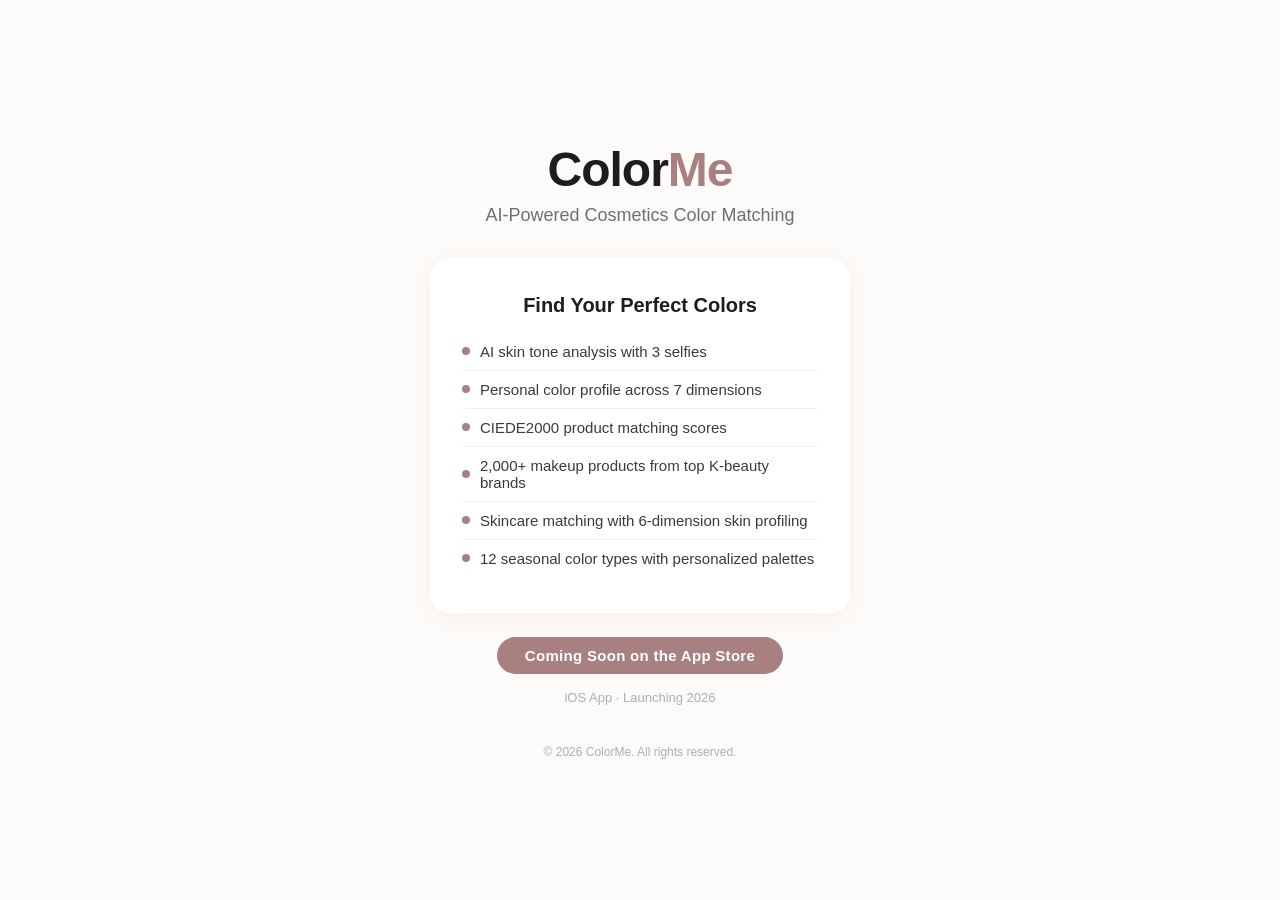
==== index.html @ 70aa2cca "Add ColorMe landing page" ====
<!DOCTYPE html>
<html lang="zh-TW">
<head>
<meta charset="UTF-8">
<meta name="viewport" content="width=device-width, initial-scale=1.0">
<title>ColorMe — AI Cosmetics Color Matching</title>
<style>
  :root { --theme: #A88080; --bg: #FDFBF9; }
  * { margin: 0; padding: 0; box-sizing: border-box; }
  body {
    font-family: -apple-system, 'SF Pro Display', 'Noto Sans TC', sans-serif;
    background: var(--bg); color: #1d1d1f;
    min-height: 100vh; display: flex; flex-direction: column;
    align-items: center; justify-content: center; padding: 40px 20px;
    text-align: center;
  }
  .logo { font-size: 48px; font-weight: 700; letter-spacing: -1px; margin-bottom: 8px; }
  .logo span { color: var(--theme); }
  .tagline { font-size: 18px; color: #6e6e73; margin-bottom: 32px; font-weight: 400; }
  .card {
    background: #fff; border-radius: 20px; padding: 36px 32px;
    box-shadow: 0 4px 24px rgba(168,128,128,0.1); max-width: 420px; width: 100%;
    margin-bottom: 24px;
  }
  .card h2 { font-size: 20px; font-weight: 600; margin-bottom: 16px; }
  .features { list-style: none; text-align: left; }
  .features li {
    padding: 10px 0; border-bottom: 1px solid rgba(0,0,0,0.05);
    font-size: 15px; color: #3a3a3c; display: flex; align-items: center; gap: 10px;
  }
  .features li:last-child { border-bottom: none; }
  .features li::before { content: ''; display: inline-block; width: 8px; height: 8px;
    border-radius: 50%; background: var(--theme); flex-shrink: 0; }
  .badge {
    display: inline-block; padding: 10px 28px; border-radius: 100px;
    background: var(--theme); color: #fff; font-size: 15px; font-weight: 600;
    letter-spacing: 0.3px;
  }
  .sub { font-size: 13px; color: #aeaeb2; margin-top: 16px; }
  .footer { margin-top: 40px; font-size: 12px; color: #aeaeb2; }
</style>
</head>
<body>

<div class="logo">Color<span>Me</span></div>
<p class="tagline">AI-Powered Cosmetics Color Matching</p>

<div class="card">
  <h2>Find Your Perfect Colors</h2>
  <ul class="features">
    <li>AI skin tone analysis with 3 selfies</li>
    <li>Personal color profile across 7 dimensions</li>
    <li>CIEDE2000 product matching scores</li>
    <li>2,000+ makeup products from top K-beauty brands</li>
    <li>Skincare matching with 6-dimension skin profiling</li>
    <li>12 seasonal color types with personalized palettes</li>
  </ul>
</div>

<div class="badge">Coming Soon on the App Store</div>
<p class="sub">iOS App &middot; Launching 2026</p>

<div class="footer">&copy; 2026 ColorMe. All rights reserved.</div>

</body>
</html>
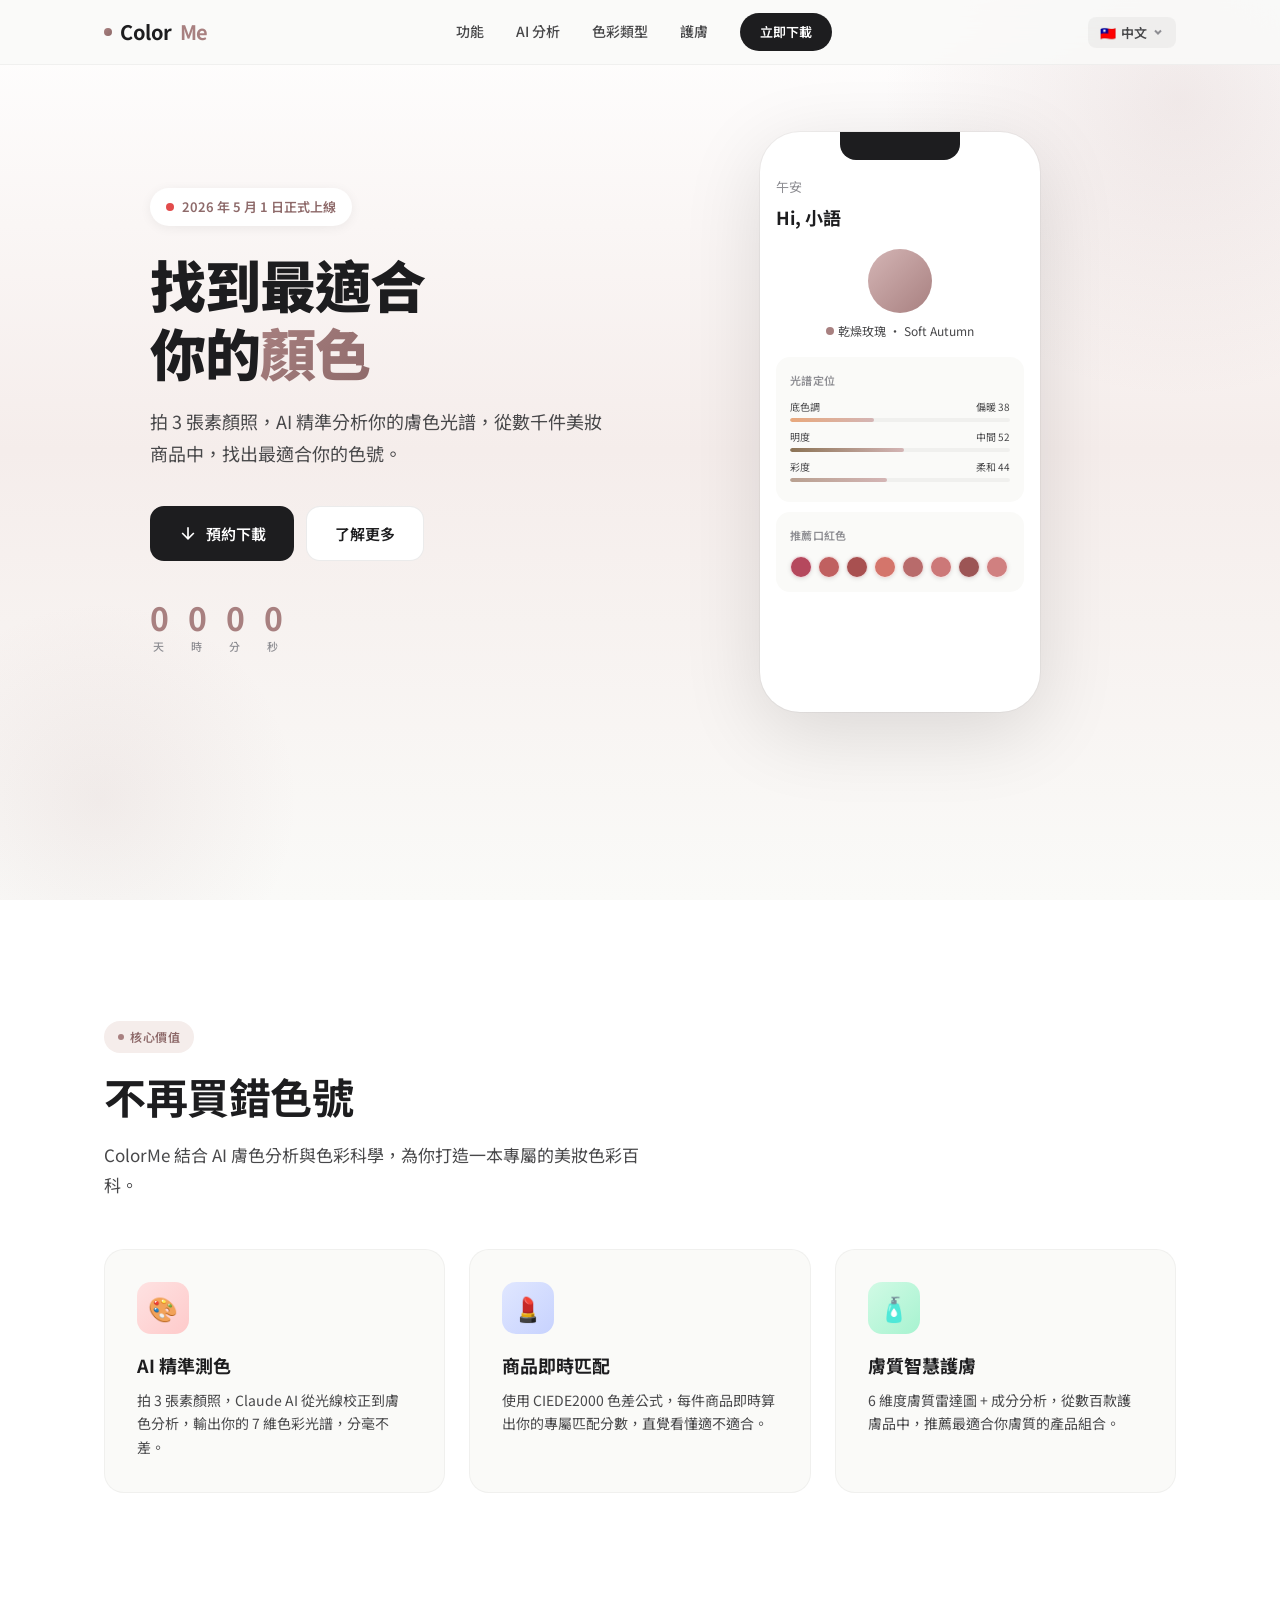
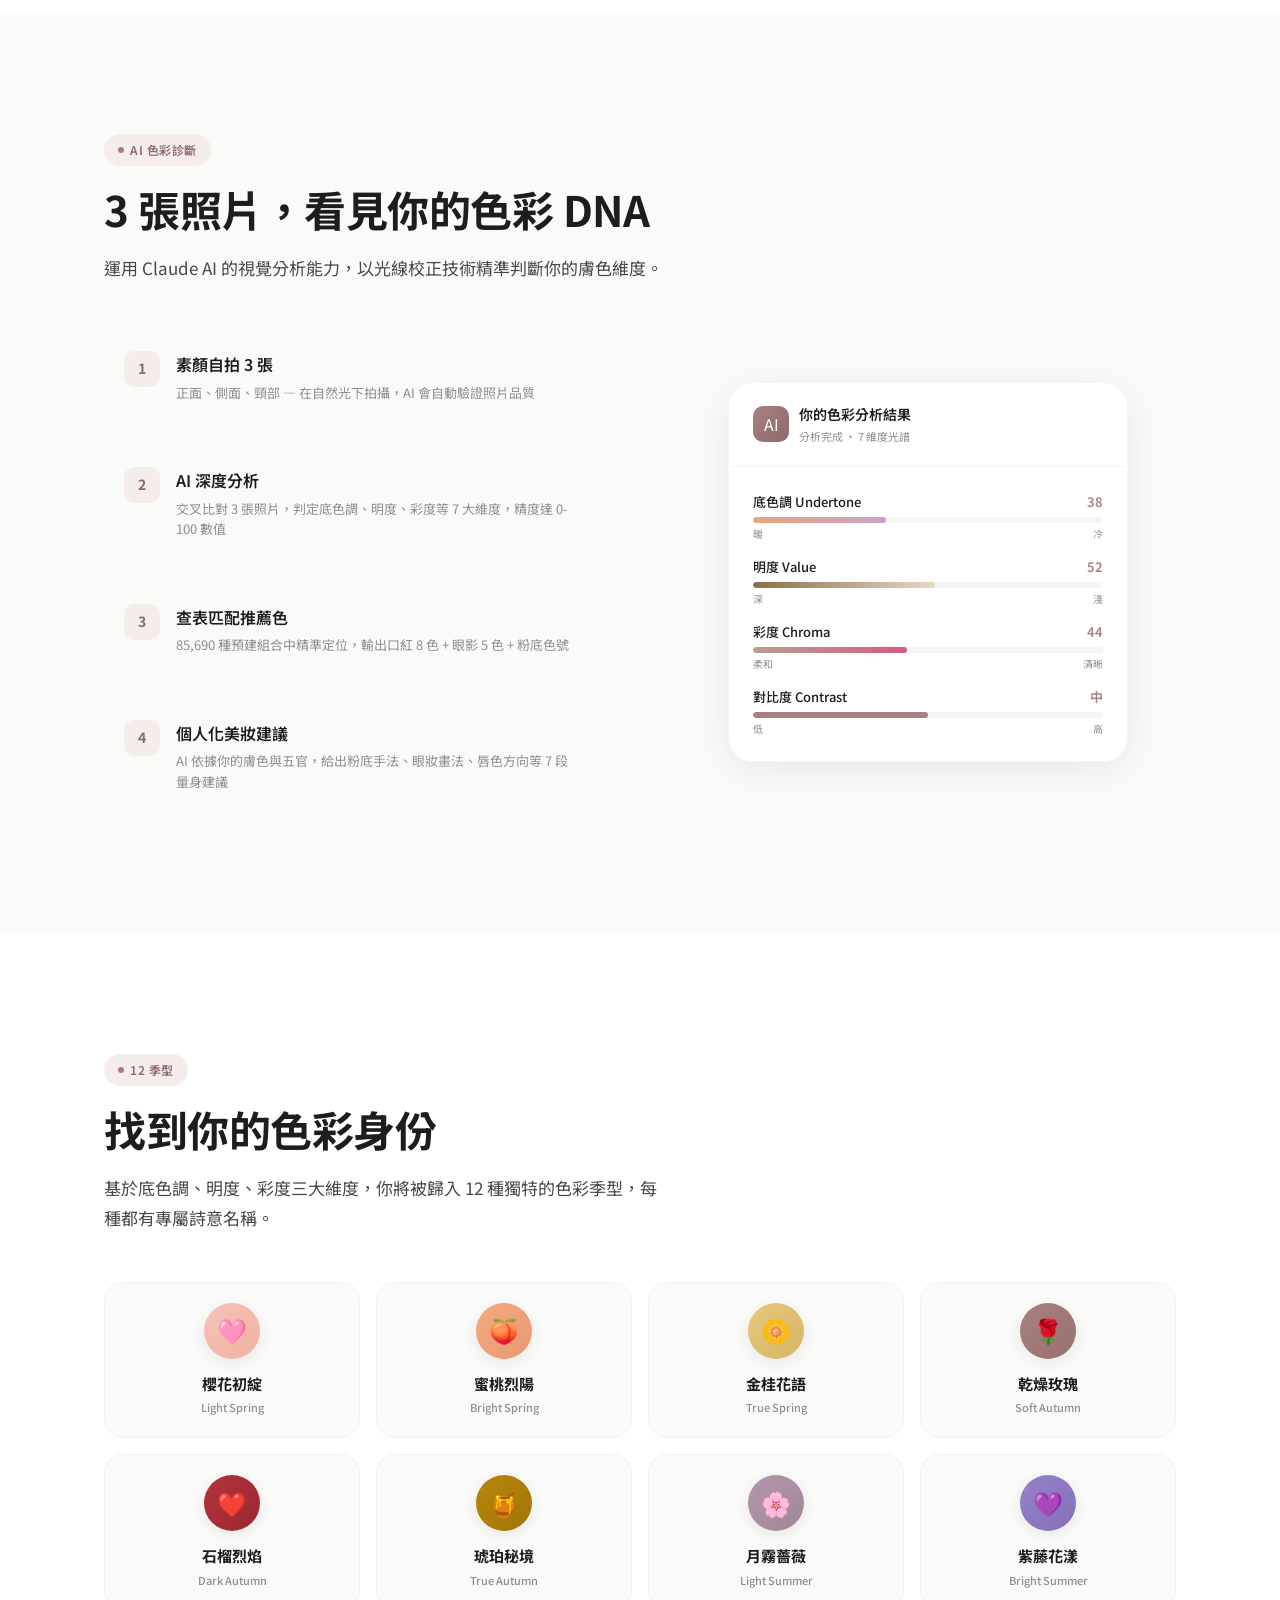
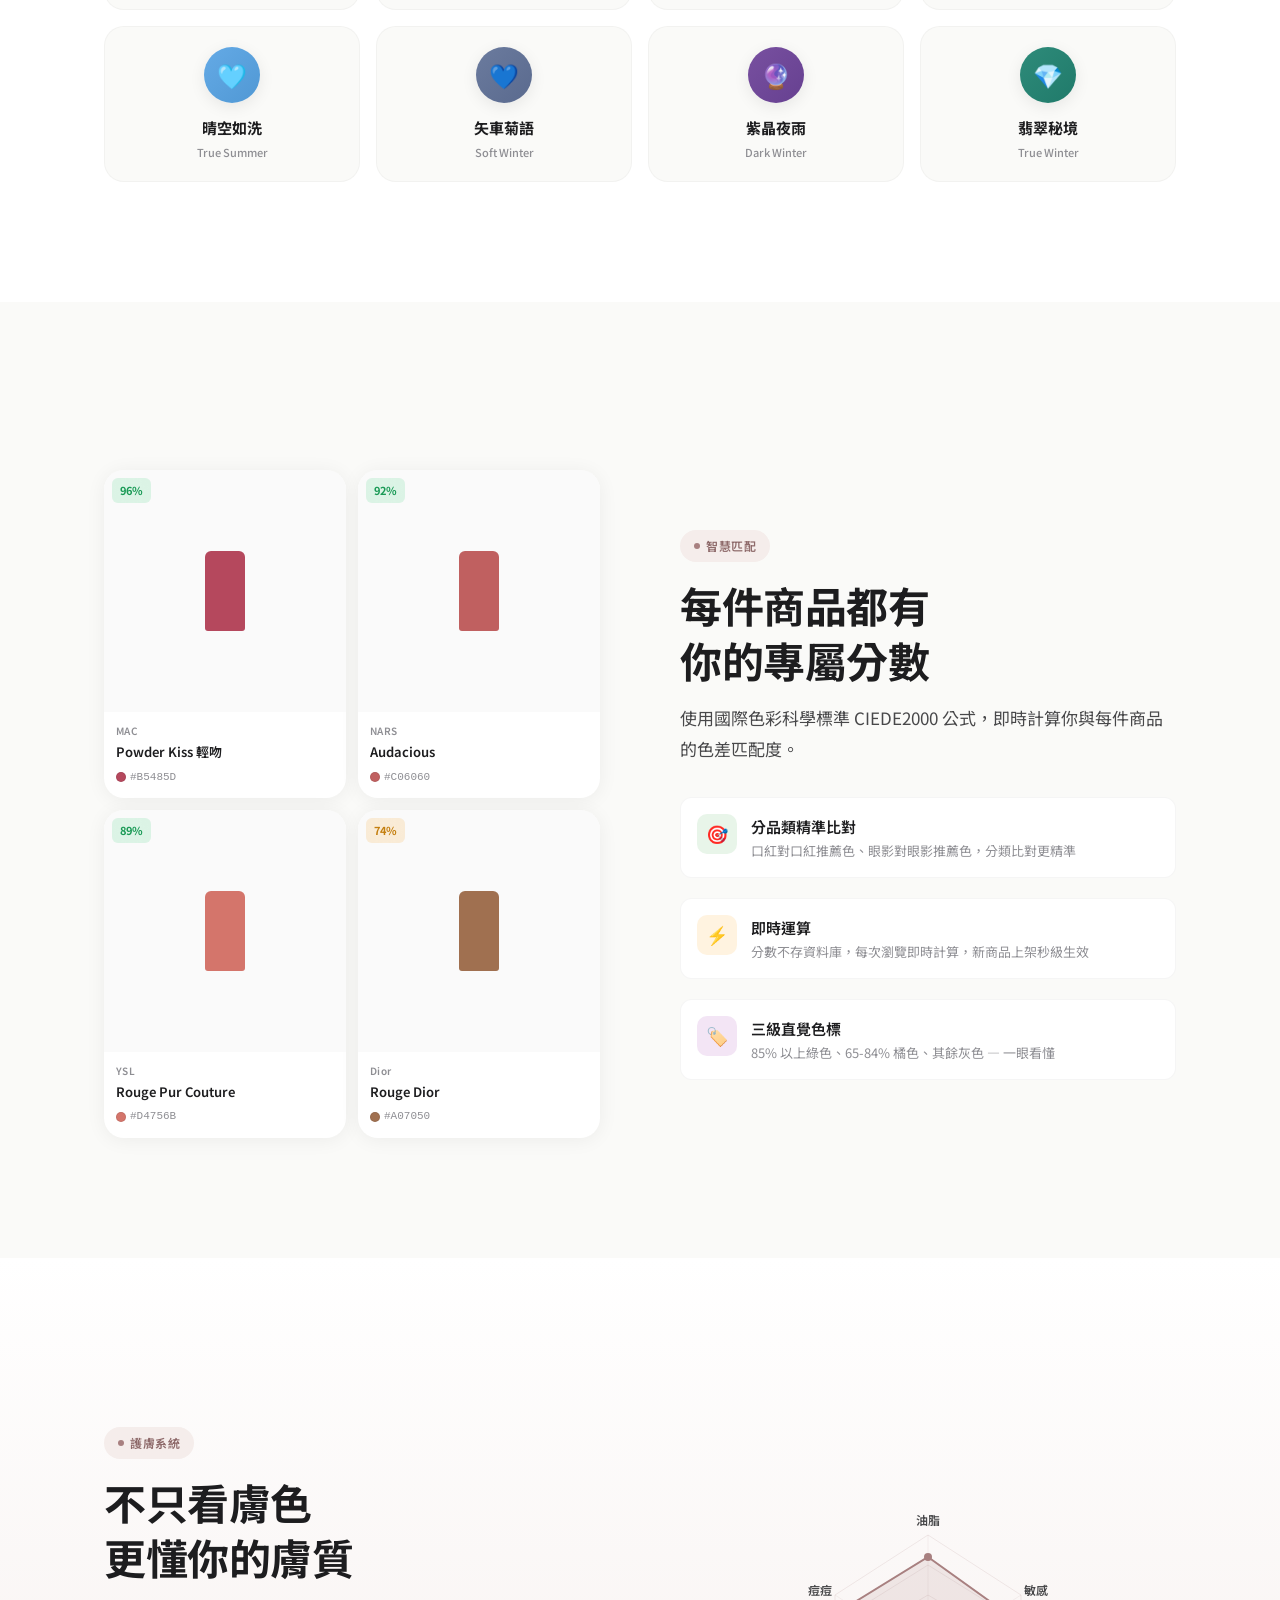
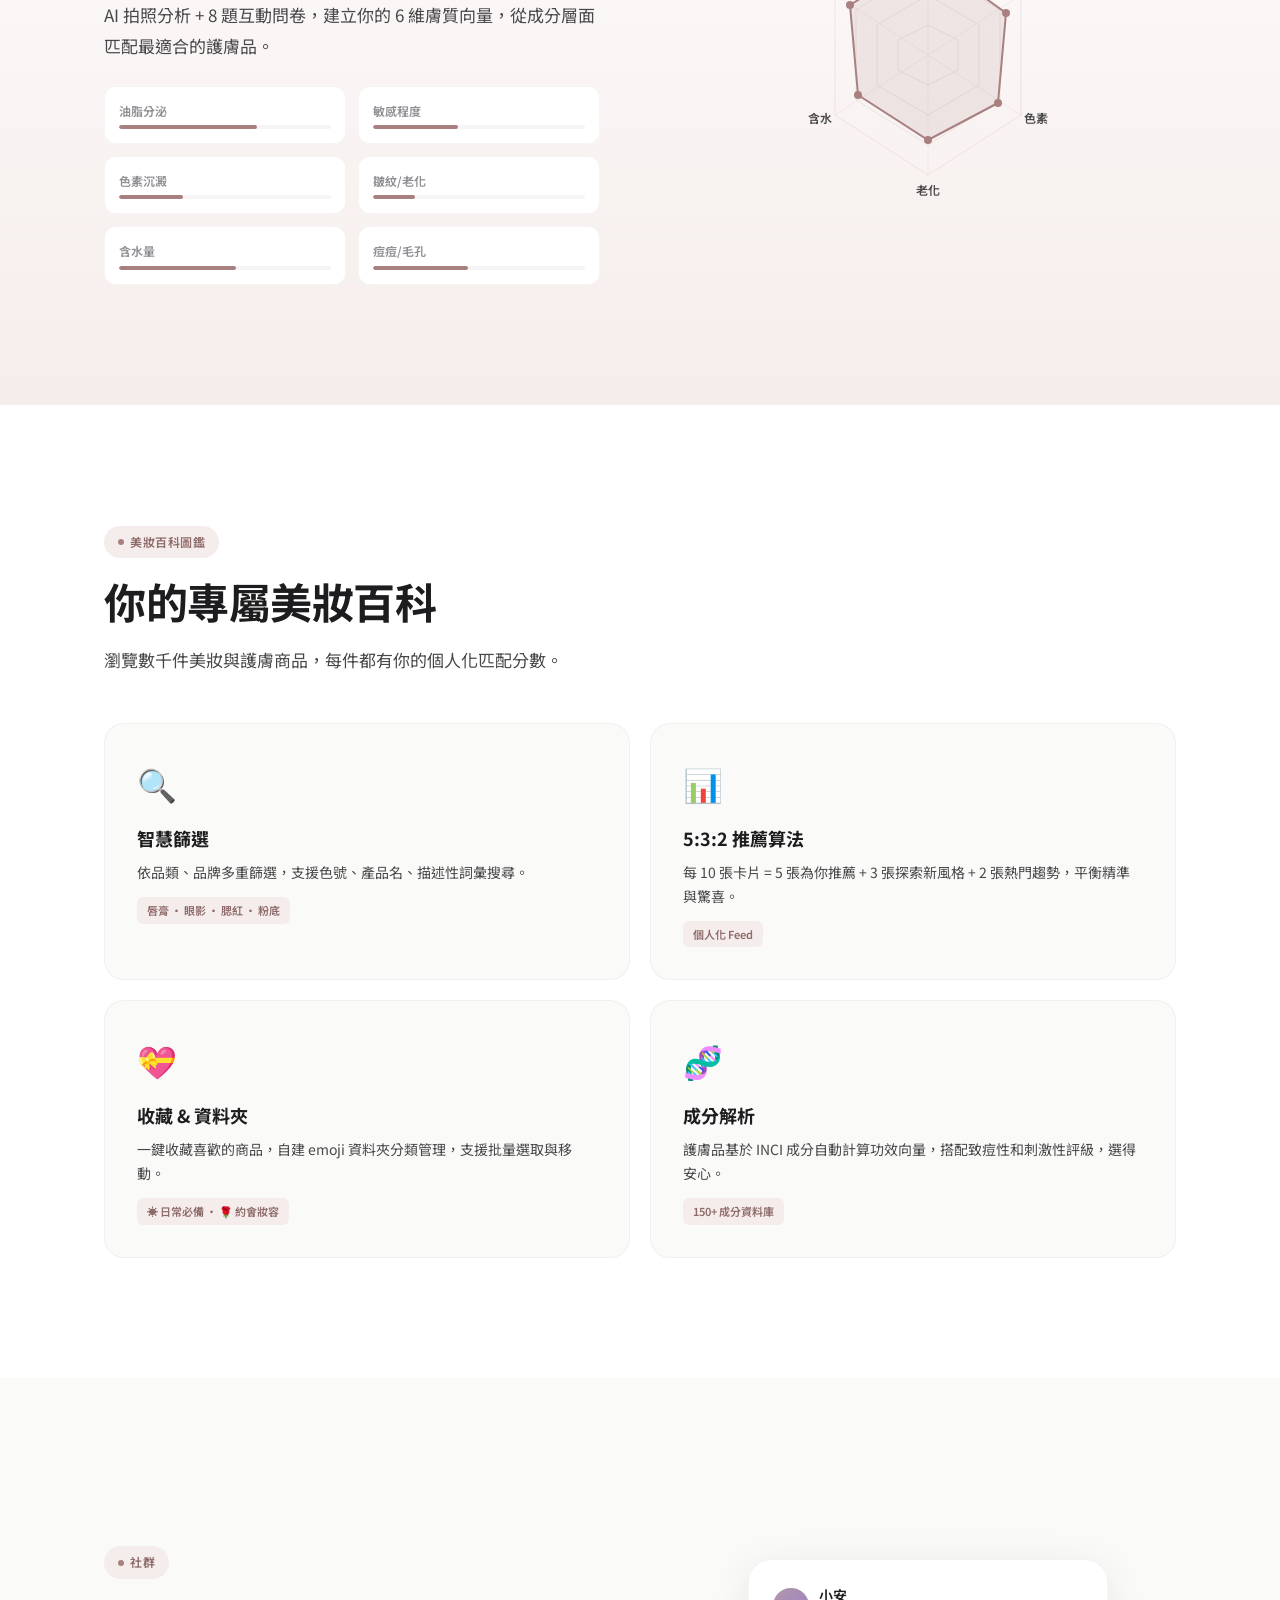
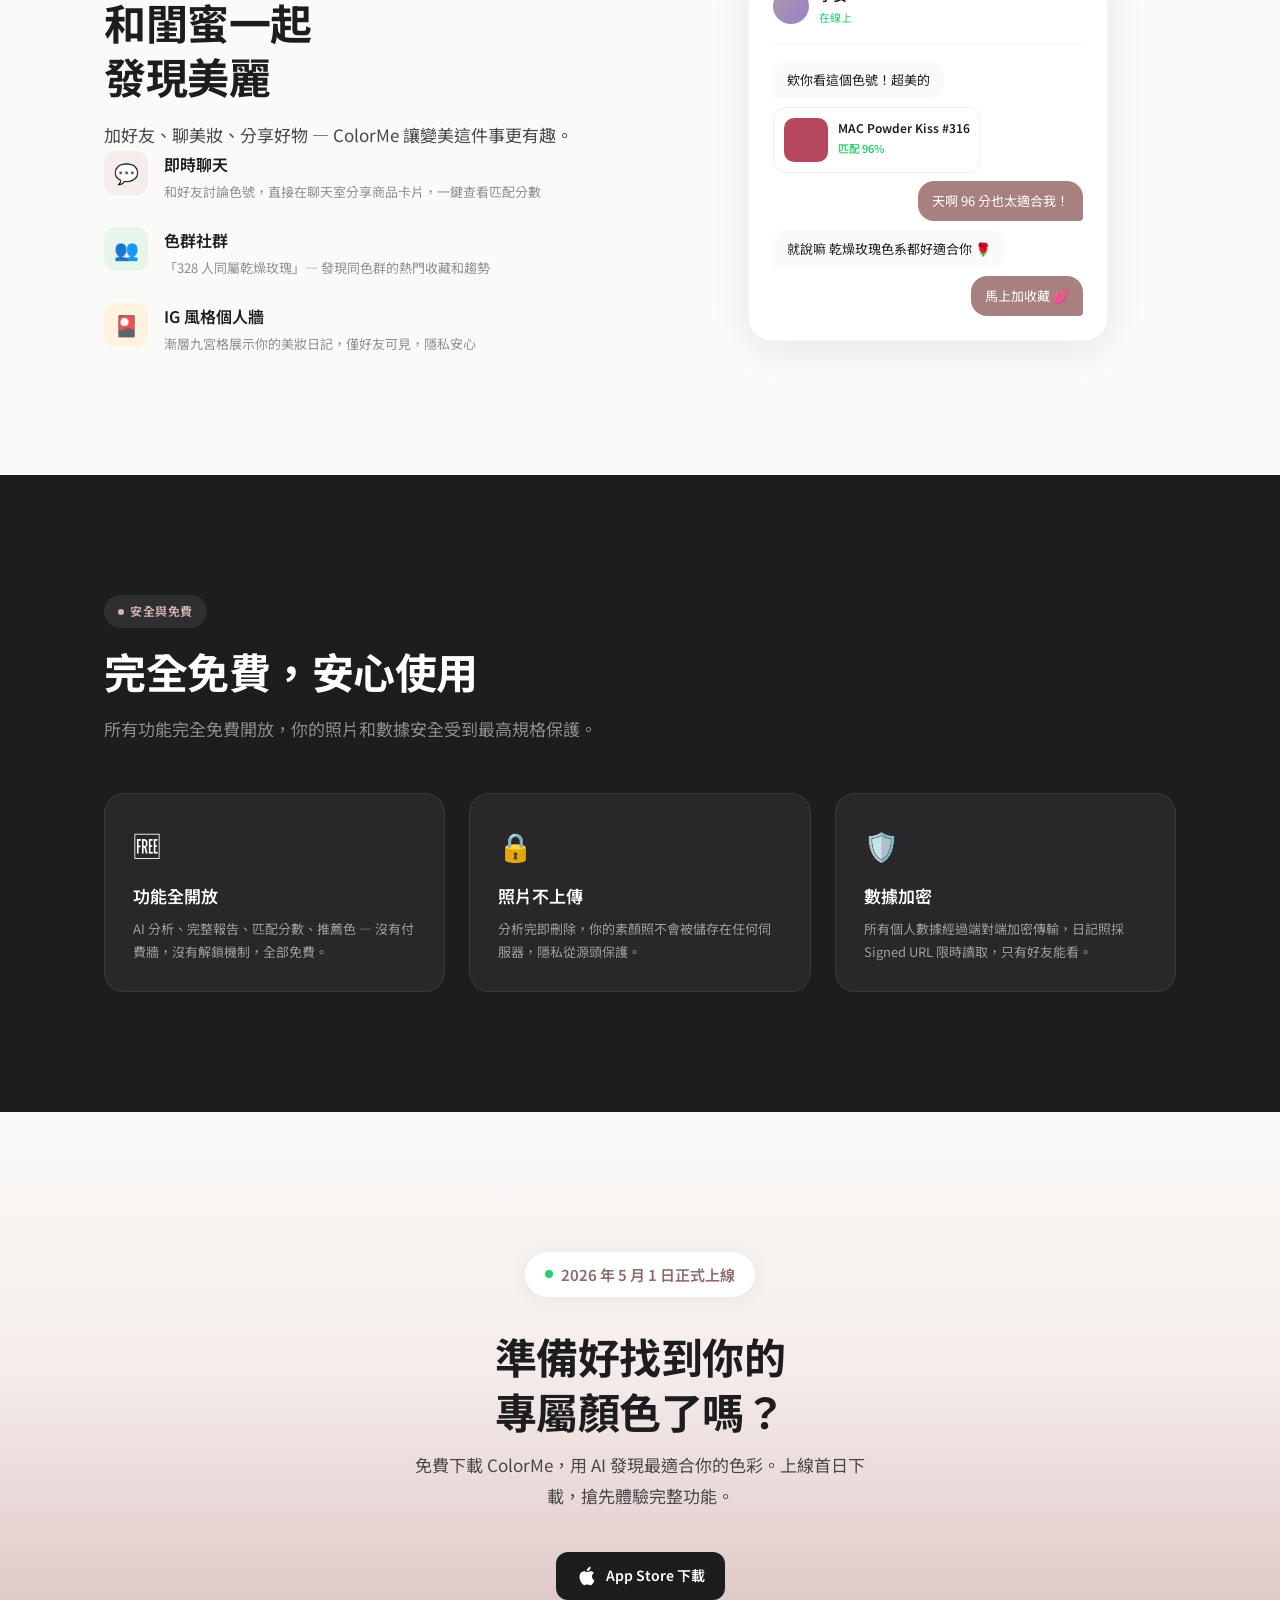
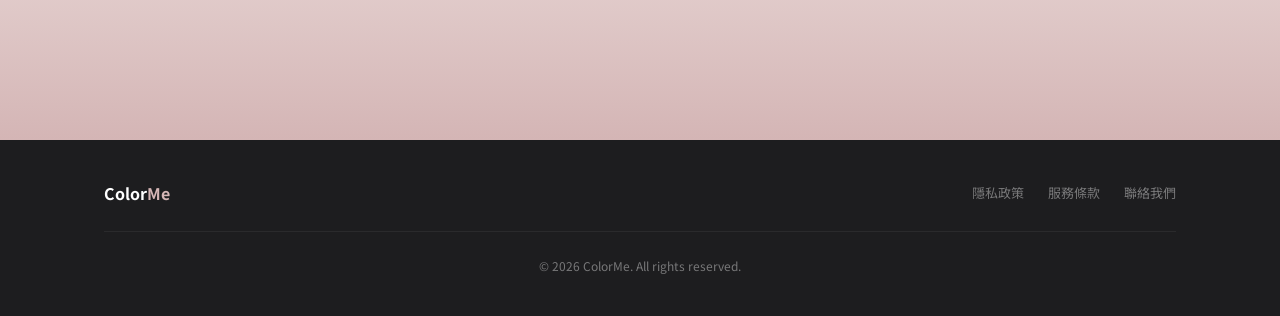
==== commit 397bc0ce: "Update to full ColorMe landing page with i18n support" ====
--- a/index.html
+++ b/index.html
@@ -3,64 +3,1423 @@
 <head>
 <meta charset="UTF-8">
 <meta name="viewport" content="width=device-width, initial-scale=1.0">
-<title>ColorMe — AI Cosmetics Color Matching</title>
+<title>ColorMe — 找到最適合你的顏色</title>
+<link rel="preconnect" href="https://fonts.googleapis.com">
+<link rel="preconnect" href="https://fonts.gstatic.com" crossorigin>
+<link href="https://fonts.googleapis.com/css2?family=Noto+Sans+TC:wght@300;400;500;600;700;900&family=Noto+Sans+JP:wght@300;400;500;600;700;900&family=Noto+Sans+KR:wght@300;400;500;600;700;900&display=swap" rel="stylesheet">
 <style>
-  :root { --theme: #A88080; --bg: #FDFBF9; }
-  * { margin: 0; padding: 0; box-sizing: border-box; }
-  body {
-    font-family: -apple-system, 'SF Pro Display', 'Noto Sans TC', sans-serif;
-    background: var(--bg); color: #1d1d1f;
-    min-height: 100vh; display: flex; flex-direction: column;
-    align-items: center; justify-content: center; padding: 40px 20px;
-    text-align: center;
-  }
-  .logo { font-size: 48px; font-weight: 700; letter-spacing: -1px; margin-bottom: 8px; }
-  .logo span { color: var(--theme); }
-  .tagline { font-size: 18px; color: #6e6e73; margin-bottom: 32px; font-weight: 400; }
-  .card {
-    background: #fff; border-radius: 20px; padding: 36px 32px;
-    box-shadow: 0 4px 24px rgba(168,128,128,0.1); max-width: 420px; width: 100%;
-    margin-bottom: 24px;
-  }
-  .card h2 { font-size: 20px; font-weight: 600; margin-bottom: 16px; }
-  .features { list-style: none; text-align: left; }
-  .features li {
-    padding: 10px 0; border-bottom: 1px solid rgba(0,0,0,0.05);
-    font-size: 15px; color: #3a3a3c; display: flex; align-items: center; gap: 10px;
-  }
-  .features li:last-child { border-bottom: none; }
-  .features li::before { content: ''; display: inline-block; width: 8px; height: 8px;
-    border-radius: 50%; background: var(--theme); flex-shrink: 0; }
-  .badge {
-    display: inline-block; padding: 10px 28px; border-radius: 100px;
-    background: var(--theme); color: #fff; font-size: 15px; font-weight: 600;
-    letter-spacing: 0.3px;
-  }
-  .sub { font-size: 13px; color: #aeaeb2; margin-top: 16px; }
-  .footer { margin-top: 40px; font-size: 12px; color: #aeaeb2; }
+/* ==================== RESET & BASE ==================== */
+:root {
+  --theme: #A88080;
+  --theme-dark: #8E6A6A;
+  --theme-light: #D4B5B5;
+  --theme-pale: #F5EDEB;
+  --bg: #FAFAF8;
+  --white: #FFFFFF;
+  --text: #1d1d1f;
+  --text2: #48484a;
+  --text3: #8e8e93;
+  --accent: #E24B4B;
+  --green: #2ecc71;
+  --orange: #f39c12;
+  --blue: #4A90D9;
+  --purple: #7F77DD;
+  --radius: 20px;
+  --radius-sm: 12px;
+  --shadow: 0 2px 20px rgba(0,0,0,0.06);
+  --shadow-lg: 0 8px 40px rgba(0,0,0,0.08);
+  --transition: 0.4s cubic-bezier(0.25, 0.46, 0.45, 0.94);
+}
+
+* { margin: 0; padding: 0; box-sizing: border-box; }
+html { scroll-behavior: smooth; }
+
+body {
+  font-family: 'Noto Sans TC', -apple-system, 'SF Pro Display', 'Helvetica Neue', sans-serif;
+  background: var(--bg);
+  color: var(--text);
+  line-height: 1.7;
+  -webkit-font-smoothing: antialiased;
+  overflow-x: hidden;
+}
+html[lang="ja"] body { font-family: 'Noto Sans JP', -apple-system, sans-serif; }
+html[lang="ko"] body { font-family: 'Noto Sans KR', -apple-system, sans-serif; }
+
+img { max-width: 100%; display: block; }
+a { text-decoration: none; color: inherit; }
+
+.container {
+  max-width: 1120px;
+  margin: 0 auto;
+  padding: 0 24px;
+}
+
+/* ==================== NAV ==================== */
+.nav {
+  position: fixed; top: 0; left: 0; right: 0; z-index: 100;
+  background: rgba(250,250,248,0.85);
+  backdrop-filter: blur(20px); -webkit-backdrop-filter: blur(20px);
+  border-bottom: 1px solid rgba(0,0,0,0.04);
+  transition: transform 0.35s ease;
+}
+.nav-inner {
+  max-width: 1120px; margin: 0 auto; padding: 0 24px;
+  display: flex; align-items: center; justify-content: space-between;
+  height: 64px;
+}
+.nav-logo {
+  font-size: 20px; font-weight: 700; letter-spacing: -0.5px;
+  display: flex; align-items: center; gap: 8px;
+}
+.nav-logo span { color: var(--theme); }
+.nav-dot {
+  width: 8px; height: 8px; border-radius: 50%;
+  background: linear-gradient(135deg, var(--theme), var(--theme-dark));
+}
+.nav-links { display: flex; gap: 32px; align-items: center; }
+.nav-links a {
+  font-size: 14px; font-weight: 500; color: var(--text2);
+  transition: color 0.2s;
+}
+.nav-links a:hover { color: var(--theme); }
+.nav-cta {
+  background: var(--text); color: var(--white) !important;
+  padding: 8px 20px; border-radius: 100px;
+  font-size: 13px !important; font-weight: 600 !important;
+  transition: all 0.3s !important;
+}
+.nav-cta:hover { background: var(--theme) !important; transform: scale(1.03); }
+
+/* ===== Language Switcher ===== */
+.lang-switcher {
+  position: relative; margin-left: 8px;
+}
+.lang-current {
+  display: flex; align-items: center; gap: 5px;
+  padding: 6px 12px; border-radius: 8px;
+  background: rgba(0,0,0,0.04);
+  font-size: 13px; font-weight: 600; color: var(--text2);
+  cursor: pointer; border: none; font-family: inherit;
+  transition: all 0.2s; user-select: none;
+}
+.lang-current:hover { background: rgba(0,0,0,0.07); }
+.lang-current svg {
+  width: 12px; height: 12px; color: var(--text3);
+  transition: transform 0.25s;
+}
+.lang-switcher.open .lang-current svg { transform: rotate(180deg); }
+
+.lang-dropdown {
+  position: absolute; top: calc(100% + 6px); right: 0;
+  background: var(--white); border-radius: 12px;
+  box-shadow: 0 8px 32px rgba(0,0,0,0.12), 0 0 0 1px rgba(0,0,0,0.04);
+  padding: 6px; min-width: 150px;
+  opacity: 0; visibility: hidden;
+  transform: translateY(-8px) scale(0.96);
+  transition: all 0.25s cubic-bezier(0.16, 1, 0.3, 1);
+  z-index: 200;
+}
+.lang-switcher.open .lang-dropdown {
+  opacity: 1; visibility: visible;
+  transform: translateY(0) scale(1);
+}
+.lang-option {
+  display: flex; align-items: center; gap: 10px;
+  padding: 9px 12px; border-radius: 8px;
+  font-size: 13px; font-weight: 500; color: var(--text2);
+  cursor: pointer; transition: background 0.15s;
+  border: none; background: none; width: 100%;
+  font-family: inherit; text-align: left;
+}
+.lang-option:hover { background: var(--theme-pale); }
+.lang-option.active { color: var(--theme-dark); font-weight: 600; background: var(--theme-pale); }
+.lang-option-flag { font-size: 16px; line-height: 1; }
+.lang-option-check {
+  margin-left: auto; opacity: 0; font-size: 14px; color: var(--theme);
+}
+.lang-option.active .lang-option-check { opacity: 1; }
+
+.nav-mobile-toggle {
+  display: none; background: none; border: none; cursor: pointer;
+  width: 32px; height: 32px; position: relative;
+}
+.nav-mobile-toggle span {
+  display: block; width: 20px; height: 2px; background: var(--text);
+  border-radius: 2px; position: absolute; left: 6px;
+  transition: all 0.3s;
+}
+.nav-mobile-toggle span:nth-child(1) { top: 10px; }
+.nav-mobile-toggle span:nth-child(2) { top: 15px; }
+.nav-mobile-toggle span:nth-child(3) { top: 20px; }
+
+/* ==================== SECTION COMMON ==================== */
+section { padding: 120px 0; }
+
+.section-badge {
+  display: inline-flex; align-items: center; gap: 6px;
+  padding: 6px 14px; border-radius: 100px;
+  background: var(--theme-pale);
+  font-size: 12px; font-weight: 600; color: var(--theme-dark);
+  letter-spacing: 0.5px; text-transform: uppercase;
+  margin-bottom: 16px;
+}
+.section-badge-dot {
+  width: 6px; height: 6px; border-radius: 50%;
+  background: var(--theme);
+}
+
+.section-title {
+  font-size: clamp(28px, 4vw, 42px);
+  font-weight: 700; letter-spacing: -0.5px;
+  line-height: 1.3; margin-bottom: 16px;
+}
+
+.section-desc {
+  font-size: 17px; color: var(--text2);
+  max-width: 560px; line-height: 1.8;
+}
+
+/* ==================== BLOCK 1 — HERO ==================== */
+.hero {
+  min-height: 100vh;
+  display: flex; align-items: center;
+  padding-top: 64px;
+  background: linear-gradient(180deg, #FFF 0%, var(--theme-pale) 50%, var(--bg) 100%);
+  position: relative; overflow: hidden;
+}
+.hero::before {
+  content: '';
+  position: absolute; top: -200px; right: -200px;
+  width: 600px; height: 600px; border-radius: 50%;
+  background: radial-gradient(circle, rgba(168,128,128,0.15) 0%, transparent 70%);
+  pointer-events: none;
+}
+.hero::after {
+  content: '';
+  position: absolute; bottom: -100px; left: -100px;
+  width: 400px; height: 400px; border-radius: 50%;
+  background: radial-gradient(circle, rgba(168,128,128,0.1) 0%, transparent 70%);
+  pointer-events: none;
+}
+
+.hero-inner {
+  display: grid; grid-template-columns: 1fr 1fr;
+  gap: 60px; align-items: center;
+  position: relative; z-index: 2;
+}
+
+.hero-eyebrow {
+  display: inline-flex; align-items: center; gap: 8px;
+  padding: 8px 16px; border-radius: 100px;
+  background: var(--white);
+  box-shadow: 0 2px 12px rgba(0,0,0,0.06);
+  font-size: 13px; font-weight: 600; color: var(--theme-dark);
+  margin-bottom: 24px;
+}
+.hero-eyebrow-pulse {
+  width: 8px; height: 8px; border-radius: 50%;
+  background: var(--accent);
+  animation: pulse 2s ease infinite;
+}
+@keyframes pulse {
+  0%, 100% { opacity: 1; transform: scale(1); }
+  50% { opacity: 0.5; transform: scale(1.4); }
+}
+
+.hero h1 {
+  font-size: clamp(36px, 5.5vw, 56px);
+  font-weight: 900; letter-spacing: -1px;
+  line-height: 1.2; margin-bottom: 20px;
+}
+.hero h1 em {
+  font-style: normal;
+  background: linear-gradient(135deg, var(--theme) 0%, var(--theme-dark) 100%);
+  -webkit-background-clip: text; -webkit-text-fill-color: transparent;
+  background-clip: text;
+}
+
+.hero-subtitle {
+  font-size: 18px; color: var(--text2);
+  line-height: 1.8; margin-bottom: 36px;
+  max-width: 460px;
+}
+
+.hero-actions { display: flex; gap: 12px; flex-wrap: wrap; margin-bottom: 40px; }
+.btn-primary {
+  display: inline-flex; align-items: center; gap: 8px;
+  padding: 14px 28px; border-radius: 14px;
+  background: var(--text); color: var(--white);
+  font-size: 15px; font-weight: 600;
+  transition: all 0.3s; border: none; cursor: pointer;
+}
+.btn-primary:hover { background: var(--theme); transform: translateY(-2px); box-shadow: 0 8px 24px rgba(168,128,128,0.3); }
+.btn-primary svg { width: 20px; height: 20px; }
+.btn-secondary {
+  display: inline-flex; align-items: center; gap: 8px;
+  padding: 14px 28px; border-radius: 14px;
+  background: var(--white); color: var(--text);
+  font-size: 15px; font-weight: 600;
+  border: 1.5px solid rgba(0,0,0,0.08);
+  transition: all 0.3s; cursor: pointer;
+}
+.btn-secondary:hover { border-color: var(--theme); color: var(--theme); transform: translateY(-2px); }
+
+.hero-countdown {
+  display: flex; gap: 20px;
+}
+.countdown-item { text-align: center; }
+.countdown-num {
+  font-size: 32px; font-weight: 700; color: var(--theme);
+  line-height: 1; letter-spacing: -1px;
+}
+.countdown-label {
+  font-size: 11px; color: var(--text3); font-weight: 500;
+  margin-top: 4px; letter-spacing: 0.5px;
+}
+
+.hero-visual {
+  display: flex; justify-content: center; align-items: center;
+  position: relative;
+}
+.hero-phone {
+  width: 280px; height: 580px; border-radius: 40px;
+  background: var(--white);
+  box-shadow: 0 20px 80px rgba(0,0,0,0.12), 0 0 0 1px rgba(0,0,0,0.04);
+  position: relative; overflow: hidden;
+  animation: phoneFloat 6s ease-in-out infinite;
+}
+@keyframes phoneFloat {
+  0%, 100% { transform: translateY(0); }
+  50% { transform: translateY(-12px); }
+}
+.phone-notch {
+  width: 120px; height: 28px; background: var(--text);
+  border-radius: 0 0 16px 16px; margin: 0 auto;
+  position: relative; z-index: 2;
+}
+.phone-screen { padding: 16px; }
+.phone-greeting { font-size: 13px; color: var(--text3); margin-bottom: 4px; }
+.phone-username { font-size: 18px; font-weight: 700; margin-bottom: 16px; }
+.phone-avatar-row {
+  display: flex; flex-direction: column; align-items: center; margin-bottom: 16px;
+}
+.phone-avatar {
+  width: 64px; height: 64px; border-radius: 50%;
+  background: linear-gradient(135deg, var(--theme-light), var(--theme));
+  margin-bottom: 8px;
+}
+.phone-group {
+  display: flex; align-items: center; gap: 4px;
+  font-size: 12px; color: var(--text2);
+}
+.phone-group-dot {
+  width: 8px; height: 8px; border-radius: 50%;
+  background: var(--theme);
+}
+.phone-card {
+  background: var(--bg); border-radius: 14px;
+  padding: 14px; margin-bottom: 10px;
+}
+.phone-card-title {
+  font-size: 11px; color: var(--text3); font-weight: 600;
+  margin-bottom: 8px; letter-spacing: 0.3px;
+}
+.phone-spectrum-row { margin-bottom: 6px; }
+.phone-spectrum-label {
+  font-size: 10px; color: var(--text2); margin-bottom: 3px;
+  display: flex; justify-content: space-between;
+}
+.phone-spectrum-track {
+  height: 4px; background: rgba(0,0,0,0.04); border-radius: 2px;
+  overflow: hidden;
+}
+.phone-spectrum-fill { height: 100%; border-radius: 2px; }
+.phone-colors { display: flex; gap: 6px; margin-top: 12px; }
+.phone-color-dot {
+  width: 22px; height: 22px; border-radius: 50%;
+  border: 1.5px solid rgba(255,255,255,0.8);
+  box-shadow: 0 1px 4px rgba(0,0,0,0.1);
+}
+
+/* ==================== BLOCK 2 — WHAT IS ==================== */
+.what-is { background: var(--white); }
+.what-is-grid {
+  display: grid; grid-template-columns: repeat(3, 1fr); gap: 24px;
+  margin-top: 48px;
+}
+.what-is-card {
+  padding: 32px; border-radius: var(--radius);
+  background: var(--bg);
+  border: 1px solid rgba(0,0,0,0.04);
+  transition: all var(--transition);
+}
+.what-is-card:hover { transform: translateY(-4px); box-shadow: var(--shadow-lg); }
+.what-is-icon {
+  width: 52px; height: 52px; border-radius: 14px;
+  display: flex; align-items: center; justify-content: center;
+  font-size: 24px; margin-bottom: 16px;
+}
+.what-is-card h3 { font-size: 18px; font-weight: 700; margin-bottom: 8px; }
+.what-is-card p { font-size: 14px; color: var(--text2); line-height: 1.7; }
+
+/* ==================== BLOCK 3 — AI ANALYSIS ==================== */
+.ai-analysis { position: relative; overflow: hidden; }
+.ai-analysis-grid {
+  display: grid; grid-template-columns: 1fr 1fr;
+  gap: 80px; align-items: center; margin-top: 48px;
+}
+.ai-steps { display: flex; flex-direction: column; gap: 24px; }
+.ai-step {
+  display: flex; gap: 16px; align-items: flex-start;
+  padding: 20px; border-radius: var(--radius-sm);
+  transition: all 0.3s;
+}
+.ai-step:hover { background: var(--white); box-shadow: var(--shadow); }
+.ai-step-num {
+  width: 36px; height: 36px; border-radius: 10px;
+  background: var(--theme-pale); color: var(--theme-dark);
+  font-size: 14px; font-weight: 700;
+  display: flex; align-items: center; justify-content: center;
+  flex-shrink: 0;
+}
+.ai-step h4 { font-size: 16px; font-weight: 600; margin-bottom: 4px; }
+.ai-step p { font-size: 13px; color: var(--text3); line-height: 1.6; }
+
+.ai-visual { display: flex; justify-content: center; align-items: center; }
+.ai-demo {
+  width: 100%; max-width: 400px;
+  background: var(--white); border-radius: 24px;
+  box-shadow: var(--shadow-lg); overflow: hidden;
+  border: 1px solid rgba(0,0,0,0.04);
+}
+.ai-demo-header {
+  padding: 20px 24px; border-bottom: 1px solid rgba(0,0,0,0.04);
+  display: flex; align-items: center; gap: 10px;
+}
+.ai-demo-icon {
+  width: 36px; height: 36px; border-radius: 10px;
+  background: linear-gradient(135deg, var(--theme), var(--theme-dark));
+  display: flex; align-items: center; justify-content: center;
+  color: white; font-size: 16px;
+}
+.ai-demo-header-text h4 { font-size: 14px; font-weight: 600; }
+.ai-demo-header-text p { font-size: 11px; color: var(--text3); }
+.ai-demo-body { padding: 24px; }
+.ai-demo-dimensions { display: flex; flex-direction: column; gap: 14px; }
+.ai-dim-label { display: flex; justify-content: space-between; margin-bottom: 4px; }
+.ai-dim-name { font-size: 13px; font-weight: 500; }
+.ai-dim-value { font-size: 13px; font-weight: 600; color: var(--theme); }
+.ai-dim-track {
+  height: 6px; background: rgba(0,0,0,0.04); border-radius: 3px;
+  overflow: hidden; position: relative;
+}
+.ai-dim-fill {
+  height: 100%; border-radius: 3px;
+  transition: width 1.5s cubic-bezier(0.16, 1, 0.3, 1);
+}
+.ai-dim-ends {
+  display: flex; justify-content: space-between;
+  font-size: 10px; color: var(--text3); margin-top: 2px;
+}
+
+/* ==================== BLOCK 4 — 12 SEASON TYPES ==================== */
+.season-types { background: var(--white); overflow: hidden; }
+.season-grid {
+  display: grid; grid-template-columns: repeat(4, 1fr); gap: 16px;
+  margin-top: 48px;
+}
+.season-card {
+  padding: 20px; border-radius: var(--radius);
+  text-align: center;
+  background: var(--bg); border: 1px solid rgba(0,0,0,0.03);
+  transition: all 0.35s ease; cursor: default;
+}
+.season-card:hover { transform: translateY(-4px) scale(1.02); box-shadow: var(--shadow-lg); }
+.season-bubble {
+  width: 56px; height: 56px; border-radius: 50%;
+  margin: 0 auto 12px;
+  display: flex; align-items: center; justify-content: center;
+  font-size: 24px;
+  box-shadow: 0 4px 16px rgba(0,0,0,0.08);
+}
+.season-name { font-size: 15px; font-weight: 700; margin-bottom: 2px; }
+.season-sub { font-size: 11px; color: var(--text3); font-weight: 500; }
+
+/* ==================== BLOCK 5 — MATCHING ==================== */
+.matching { position: relative; }
+.matching-grid {
+  display: grid; grid-template-columns: 1fr 1fr;
+  gap: 80px; align-items: center; margin-top: 48px;
+}
+.matching-visual { order: -1; }
+.matching-cards { display: grid; grid-template-columns: 1fr 1fr; gap: 12px; }
+.match-card {
+  background: var(--white); border-radius: var(--radius);
+  overflow: hidden; box-shadow: var(--shadow);
+  transition: all 0.3s;
+}
+.match-card:hover { transform: translateY(-3px); box-shadow: var(--shadow-lg); }
+.match-card-img {
+  width: 100%; aspect-ratio: 1; position: relative;
+  display: flex; align-items: center; justify-content: center;
+}
+.match-card-img-bg {
+  width: 100%; height: 100%; background: #FAFAFA;
+  display: flex; align-items: center; justify-content: center;
+}
+.match-lipstick { width: 40px; height: 80px; border-radius: 6px 6px 3px 3px; }
+.match-score-badge {
+  position: absolute; top: 8px; left: 8px;
+  padding: 3px 8px; border-radius: 6px;
+  font-size: 11px; font-weight: 700;
+  backdrop-filter: blur(8px);
+}
+.match-score-badge.high { background: rgba(46,204,113,0.15); color: #1a9a56; }
+.match-score-badge.mid { background: rgba(243,156,18,0.15); color: #c47f10; }
+.match-card-info { padding: 10px 12px 12px; }
+.match-card-brand { font-size: 10px; color: var(--text3); font-weight: 600; letter-spacing: 0.3px; }
+.match-card-name { font-size: 13px; font-weight: 600; margin-top: 2px; }
+.match-card-hex {
+  display: flex; align-items: center; gap: 4px; margin-top: 4px;
+  font-size: 11px; color: var(--text3); font-family: 'SF Mono', monospace;
+}
+.match-card-hex-dot {
+  width: 10px; height: 10px; border-radius: 50%;
+  border: 1px solid rgba(0,0,0,0.08);
+}
+.matching-features { display: flex; flex-direction: column; gap: 20px; margin-top: 32px; }
+.matching-feat {
+  display: flex; gap: 14px; align-items: flex-start;
+  padding: 16px; border-radius: var(--radius-sm);
+  background: var(--white); border: 1px solid rgba(0,0,0,0.04);
+}
+.matching-feat-icon {
+  width: 40px; height: 40px; border-radius: 10px;
+  display: flex; align-items: center; justify-content: center;
+  font-size: 18px; flex-shrink: 0;
+}
+.matching-feat h4 { font-size: 15px; font-weight: 600; margin-bottom: 2px; }
+.matching-feat p { font-size: 13px; color: var(--text3); line-height: 1.5; }
+
+/* ==================== BLOCK 6 — SKINCARE ==================== */
+.skincare {
+  background: linear-gradient(180deg, var(--white) 0%, var(--theme-pale) 100%);
+}
+.skincare-grid {
+  display: grid; grid-template-columns: 1fr 1fr;
+  gap: 80px; align-items: center; margin-top: 48px;
+}
+.skincare-dims {
+  display: grid; grid-template-columns: 1fr 1fr; gap: 12px; margin-top: 24px;
+}
+.skincare-dim {
+  padding: 14px; border-radius: var(--radius-sm);
+  background: var(--white); border: 1px solid rgba(0,0,0,0.04);
+}
+.skincare-dim-name { font-size: 12px; color: var(--text3); font-weight: 600; margin-bottom: 4px; }
+.skincare-dim-bar {
+  height: 4px; border-radius: 2px; background: rgba(0,0,0,0.04); overflow: hidden;
+}
+.skincare-dim-fill { height: 100%; border-radius: 2px; background: var(--theme); }
+
+/* ==================== BLOCK 7 — ENCYCLOPEDIA ==================== */
+.encyclopedia { background: var(--white); }
+.encyclopedia-features {
+  display: grid; grid-template-columns: repeat(2, 1fr); gap: 20px;
+  margin-top: 48px;
+}
+.ency-card {
+  padding: 32px; border-radius: var(--radius);
+  border: 1px solid rgba(0,0,0,0.04);
+  background: var(--bg); transition: all 0.3s;
+}
+.ency-card:hover { transform: translateY(-3px); box-shadow: var(--shadow-lg); }
+.ency-card-icon { font-size: 32px; margin-bottom: 12px; }
+.ency-card h3 { font-size: 18px; font-weight: 700; margin-bottom: 8px; }
+.ency-card p { font-size: 14px; color: var(--text2); line-height: 1.7; }
+.ency-card-tag {
+  display: inline-block; margin-top: 12px;
+  padding: 4px 10px; border-radius: 6px;
+  font-size: 11px; font-weight: 600;
+  background: var(--theme-pale); color: var(--theme-dark);
+}
+
+/* ==================== BLOCK 8 — SOCIAL ==================== */
+.social { position: relative; }
+.social-grid {
+  display: grid; grid-template-columns: 1fr 1fr;
+  gap: 80px; align-items: center; margin-top: 48px;
+}
+.social-features { display: flex; flex-direction: column; gap: 24px; }
+.social-feat { display: flex; gap: 16px; align-items: flex-start; }
+.social-feat-icon {
+  width: 44px; height: 44px; border-radius: 12px;
+  display: flex; align-items: center; justify-content: center;
+  font-size: 20px; flex-shrink: 0;
+}
+.social-feat h4 { font-size: 16px; font-weight: 600; margin-bottom: 4px; }
+.social-feat p { font-size: 13px; color: var(--text3); line-height: 1.6; }
+
+.social-chat-demo {
+  background: var(--white); border-radius: 24px;
+  box-shadow: var(--shadow-lg);
+  padding: 24px; max-width: 360px; margin: 0 auto;
+  border: 1px solid rgba(0,0,0,0.04);
+}
+.chat-header {
+  display: flex; align-items: center; gap: 10px;
+  padding-bottom: 16px; border-bottom: 1px solid rgba(0,0,0,0.04);
+  margin-bottom: 16px;
+}
+.chat-avatar { width: 36px; height: 36px; border-radius: 50%; }
+.chat-name { font-size: 14px; font-weight: 600; }
+.chat-status { font-size: 11px; color: var(--green); }
+.chat-messages { display: flex; flex-direction: column; gap: 8px; }
+.chat-msg {
+  max-width: 80%; padding: 10px 14px; border-radius: 16px;
+  font-size: 13px; line-height: 1.5;
+}
+.chat-msg.received {
+  background: var(--bg); align-self: flex-start;
+  border-bottom-left-radius: 4px;
+}
+.chat-msg.sent {
+  background: var(--theme); color: white; align-self: flex-end;
+  border-bottom-right-radius: 4px;
+}
+.chat-product-card {
+  align-self: flex-start; background: var(--white);
+  border: 1px solid rgba(0,0,0,0.06); border-radius: 14px;
+  padding: 10px; display: flex; gap: 10px; max-width: 85%;
+}
+.chat-product-swatch {
+  width: 44px; height: 44px; border-radius: 10px; flex-shrink: 0;
+}
+.chat-product-name { font-size: 12px; font-weight: 600; }
+.chat-product-score { font-size: 11px; color: var(--green); font-weight: 600; }
+
+/* ==================== BLOCK 9 — PRIVACY ==================== */
+.privacy-section { background: var(--text); color: var(--white); }
+.privacy-grid {
+  display: grid; grid-template-columns: repeat(3, 1fr); gap: 24px;
+  margin-top: 48px;
+}
+.privacy-card {
+  padding: 28px; border-radius: var(--radius);
+  background: rgba(255,255,255,0.05);
+  border: 1px solid rgba(255,255,255,0.08);
+}
+.privacy-card-icon { font-size: 28px; margin-bottom: 12px; }
+.privacy-card h3 {
+  font-size: 17px; font-weight: 600; margin-bottom: 8px; color: var(--white);
+}
+.privacy-card p { font-size: 13px; color: rgba(255,255,255,0.55); line-height: 1.7; }
+
+/* ==================== BLOCK 10 — CTA ==================== */
+.final-cta {
+  background: linear-gradient(180deg, var(--bg) 0%, var(--theme-pale) 40%, var(--theme-light) 100%);
+  text-align: center; padding: 140px 0;
+}
+.final-cta .section-title { margin-bottom: 12px; }
+.final-cta .section-desc {
+  margin: 0 auto 40px; text-align: center; max-width: 480px;
+}
+.cta-date {
+  display: inline-flex; align-items: center; gap: 8px;
+  padding: 10px 20px; border-radius: 100px;
+  background: var(--white); box-shadow: var(--shadow);
+  font-size: 15px; font-weight: 600; color: var(--theme-dark);
+  margin-bottom: 32px;
+}
+.cta-date-dot {
+  width: 8px; height: 8px; border-radius: 50%;
+  background: var(--green); animation: pulse 2s ease infinite;
+}
+.cta-stores { display: flex; gap: 12px; justify-content: center; }
+.store-badge {
+  height: 48px; padding: 0 20px; border-radius: 12px;
+  background: var(--text); color: var(--white);
+  display: flex; align-items: center; gap: 8px;
+  font-size: 14px; font-weight: 600; transition: all 0.3s;
+}
+.store-badge:hover { transform: translateY(-2px); box-shadow: 0 8px 24px rgba(0,0,0,0.2); }
+.store-badge svg { width: 22px; height: 22px; }
+
+/* ==================== FOOTER ==================== */
+footer {
+  background: var(--text); color: rgba(255,255,255,0.4); padding: 40px 0;
+}
+.footer-inner {
+  display: flex; justify-content: space-between; align-items: center;
+}
+.footer-logo { font-size: 16px; font-weight: 700; color: var(--white); }
+.footer-logo span { color: var(--theme-light); }
+.footer-links { display: flex; gap: 24px; }
+.footer-links a {
+  font-size: 13px; color: rgba(255,255,255,0.4); transition: color 0.2s;
+}
+.footer-links a:hover { color: var(--white); }
+.footer-copy {
+  font-size: 12px; text-align: center; margin-top: 24px;
+  padding-top: 24px; border-top: 1px solid rgba(255,255,255,0.06);
+}
+
+/* ==================== ANIMATIONS ==================== */
+.fade-up {
+  opacity: 0; transform: translateY(30px);
+  transition: opacity 0.8s ease, transform 0.8s ease;
+}
+.fade-up.visible { opacity: 1; transform: translateY(0); }
+
+/* ==================== RESPONSIVE ==================== */
+@media (max-width: 900px) {
+  .hero-inner { grid-template-columns: 1fr; text-align: center; }
+  .hero-subtitle { margin: 0 auto 36px; }
+  .hero-actions { justify-content: center; }
+  .hero-countdown { justify-content: center; }
+  .hero-visual { margin-top: 40px; }
+  .ai-analysis-grid,
+  .matching-grid,
+  .skincare-grid,
+  .social-grid { grid-template-columns: 1fr; gap: 40px; }
+  .matching-visual { order: 0; }
+  .what-is-grid { grid-template-columns: 1fr; }
+  .season-grid { grid-template-columns: repeat(3, 1fr); }
+  .encyclopedia-features { grid-template-columns: 1fr; }
+  .privacy-grid { grid-template-columns: 1fr; }
+  .nav-links { display: none; }
+  .nav-mobile-toggle { display: block; }
+  .lang-switcher { margin-left: auto; margin-right: 12px; }
+}
+@media (max-width: 600px) {
+  section { padding: 80px 0; }
+  .season-grid { grid-template-columns: repeat(2, 1fr); gap: 10px; }
+  .season-card { padding: 14px; }
+  .matching-cards { grid-template-columns: 1fr 1fr; gap: 8px; }
+  .skincare-dims { grid-template-columns: 1fr; }
+  .hero-phone { width: 240px; height: 500px; }
+  .hero-countdown { gap: 12px; }
+  .countdown-num { font-size: 24px; }
+  .footer-inner { flex-direction: column; gap: 16px; text-align: center; }
+}
 </style>
 </head>
 <body>
 
-<div class="logo">Color<span>Me</span></div>
-<p class="tagline">AI-Powered Cosmetics Color Matching</p>
-
-<div class="card">
-  <h2>Find Your Perfect Colors</h2>
-  <ul class="features">
-    <li>AI skin tone analysis with 3 selfies</li>
-    <li>Personal color profile across 7 dimensions</li>
-    <li>CIEDE2000 product matching scores</li>
-    <li>2,000+ makeup products from top K-beauty brands</li>
-    <li>Skincare matching with 6-dimension skin profiling</li>
-    <li>12 seasonal color types with personalized palettes</li>
-  </ul>
-</div>
-
-<div class="badge">Coming Soon on the App Store</div>
-<p class="sub">iOS App &middot; Launching 2026</p>
-
-<div class="footer">&copy; 2026 ColorMe. All rights reserved.</div>
-
+<!-- ==================== NAV ==================== -->
+<nav class="nav">
+  <div class="nav-inner">
+    <a href="#" class="nav-logo"><div class="nav-dot"></div> Color<span>Me</span></a>
+    <div class="nav-links">
+      <a href="#features" data-i18n="nav_features">功能</a>
+      <a href="#analysis" data-i18n="nav_analysis">AI 分析</a>
+      <a href="#seasons" data-i18n="nav_seasons">色彩類型</a>
+      <a href="#skincare" data-i18n="nav_skincare">護膚</a>
+      <a href="#download" class="nav-cta" data-i18n="nav_download">立即下載</a>
+    </div>
+    <div class="lang-switcher" id="langSwitcher">
+      <button class="lang-current" id="langBtn">
+        <span id="langFlag">🇹🇼</span>
+        <span id="langLabel">中文</span>
+        <svg viewBox="0 0 12 12" fill="none" stroke="currentColor" stroke-width="2"><path d="M3 4.5L6 7.5L9 4.5"/></svg>
+      </button>
+      <div class="lang-dropdown">
+        <button class="lang-option active" data-lang="zh-TW">
+          <span class="lang-option-flag">🇹🇼</span> 繁體中文
+          <span class="lang-option-check">✓</span>
+        </button>
+        <button class="lang-option" data-lang="en">
+          <span class="lang-option-flag">🇺🇸</span> English
+          <span class="lang-option-check">✓</span>
+        </button>
+        <button class="lang-option" data-lang="ja">
+          <span class="lang-option-flag">🇯🇵</span> 日本語
+          <span class="lang-option-check">✓</span>
+        </button>
+        <button class="lang-option" data-lang="ko">
+          <span class="lang-option-flag">🇰🇷</span> 한국어
+          <span class="lang-option-check">✓</span>
+        </button>
+      </div>
+    </div>
+    <button class="nav-mobile-toggle" onclick="document.querySelector('.nav-links').classList.toggle('show')">
+      <span></span><span></span><span></span>
+    </button>
+  </div>
+</nav>
+
+<!-- ==================== BLOCK 1 — HERO ==================== -->
+<section class="hero" id="hero">
+  <div class="container">
+    <div class="hero-inner">
+      <div class="hero-content">
+        <div class="hero-eyebrow">
+          <span class="hero-eyebrow-pulse"></span>
+          <span data-i18n="hero_eyebrow">2026 年 5 月 1 日正式上線</span>
+        </div>
+        <h1 data-i18n="hero_title_html">找到最適合<br>你的<em>顏色</em></h1>
+        <p class="hero-subtitle" data-i18n="hero_subtitle">拍 3 張素顏照，AI 精準分析你的膚色光譜，從數千件美妝商品中，找出最適合你的色號。</p>
+        <div class="hero-actions">
+          <a href="#download" class="btn-primary">
+            <svg viewBox="0 0 24 24" fill="none" stroke="currentColor" stroke-width="2"><path d="M12 5v14M5 12l7 7 7-7"/></svg>
+            <span data-i18n="hero_cta">預約下載</span>
+          </a>
+          <a href="#analysis" class="btn-secondary" data-i18n="hero_learn">了解更多</a>
+        </div>
+        <div class="hero-countdown" id="countdown">
+          <div class="countdown-item">
+            <div class="countdown-num" id="cd-days">--</div>
+            <div class="countdown-label" data-i18n="cd_days">天</div>
+          </div>
+          <div class="countdown-item">
+            <div class="countdown-num" id="cd-hours">--</div>
+            <div class="countdown-label" data-i18n="cd_hours">時</div>
+          </div>
+          <div class="countdown-item">
+            <div class="countdown-num" id="cd-mins">--</div>
+            <div class="countdown-label" data-i18n="cd_mins">分</div>
+          </div>
+          <div class="countdown-item">
+            <div class="countdown-num" id="cd-secs">--</div>
+            <div class="countdown-label" data-i18n="cd_secs">秒</div>
+          </div>
+        </div>
+      </div>
+      <div class="hero-visual">
+        <div class="hero-phone">
+          <div class="phone-notch"></div>
+          <div class="phone-screen">
+            <div class="phone-greeting" data-i18n="phone_greeting">午安</div>
+            <div class="phone-username" data-i18n="phone_username">Hi, 小語</div>
+            <div class="phone-avatar-row">
+              <div class="phone-avatar"></div>
+              <div class="phone-group">
+                <div class="phone-group-dot"></div>
+                <span data-i18n="phone_group">乾燥玫瑰 · Soft Autumn</span>
+              </div>
+            </div>
+            <div class="phone-card">
+              <div class="phone-card-title" data-i18n="phone_spectrum">光譜定位</div>
+              <div class="phone-spectrum-row">
+                <div class="phone-spectrum-label"><span data-i18n="phone_undertone">底色調</span><span>偏暖 38</span></div>
+                <div class="phone-spectrum-track"><div class="phone-spectrum-fill" style="width:38%;background:linear-gradient(90deg,#E8A87C,#D4B5B5)"></div></div>
+              </div>
+              <div class="phone-spectrum-row">
+                <div class="phone-spectrum-label"><span data-i18n="phone_value">明度</span><span>中間 52</span></div>
+                <div class="phone-spectrum-track"><div class="phone-spectrum-fill" style="width:52%;background:linear-gradient(90deg,#8B7355,#D4B5B5)"></div></div>
+              </div>
+              <div class="phone-spectrum-row">
+                <div class="phone-spectrum-label"><span data-i18n="phone_chroma">彩度</span><span>柔和 44</span></div>
+                <div class="phone-spectrum-track"><div class="phone-spectrum-fill" style="width:44%;background:linear-gradient(90deg,#B8A090,#D4B5B5)"></div></div>
+              </div>
+            </div>
+            <div class="phone-card">
+              <div class="phone-card-title" data-i18n="phone_lip_title">推薦口紅色</div>
+              <div class="phone-colors">
+                <div class="phone-color-dot" style="background:#B5485D"></div>
+                <div class="phone-color-dot" style="background:#C06060"></div>
+                <div class="phone-color-dot" style="background:#A85050"></div>
+                <div class="phone-color-dot" style="background:#D4756B"></div>
+                <div class="phone-color-dot" style="background:#B86B6B"></div>
+                <div class="phone-color-dot" style="background:#CC7878"></div>
+                <div class="phone-color-dot" style="background:#9C5555"></div>
+                <div class="phone-color-dot" style="background:#D08080"></div>
+              </div>
+            </div>
+          </div>
+        </div>
+      </div>
+    </div>
+  </div>
+</section>
+
+<!-- ==================== BLOCK 2 — WHAT IS ==================== -->
+<section class="what-is" id="features">
+  <div class="container">
+    <div class="section-badge"><div class="section-badge-dot"></div><span data-i18n="b2_badge">核心價值</span></div>
+    <div class="section-title" data-i18n="b2_title">不再買錯色號</div>
+    <p class="section-desc" data-i18n="b2_desc">ColorMe 結合 AI 膚色分析與色彩科學，為你打造一本專屬的美妝色彩百科。</p>
+    <div class="what-is-grid">
+      <div class="what-is-card fade-up">
+        <div class="what-is-icon" style="background:linear-gradient(135deg,#FEE2E2,#FECACA)">🎨</div>
+        <h3 data-i18n="b2_c1_title">AI 精準測色</h3>
+        <p data-i18n="b2_c1_desc">拍 3 張素顏照，Claude AI 從光線校正到膚色分析，輸出你的 7 維色彩光譜，分毫不差。</p>
+      </div>
+      <div class="what-is-card fade-up">
+        <div class="what-is-icon" style="background:linear-gradient(135deg,#E0E7FF,#C7D2FE)">💄</div>
+        <h3 data-i18n="b2_c2_title">商品即時匹配</h3>
+        <p data-i18n="b2_c2_desc">使用 CIEDE2000 色差公式，每件商品即時算出你的專屬匹配分數，直覺看懂適不適合。</p>
+      </div>
+      <div class="what-is-card fade-up">
+        <div class="what-is-icon" style="background:linear-gradient(135deg,#D1FAE5,#A7F3D0)">🧴</div>
+        <h3 data-i18n="b2_c3_title">膚質智慧護膚</h3>
+        <p data-i18n="b2_c3_desc">6 維度膚質雷達圖 + 成分分析，從數百款護膚品中，推薦最適合你膚質的產品組合。</p>
+      </div>
+    </div>
+  </div>
+</section>
+
+<!-- ==================== BLOCK 3 — AI ANALYSIS ==================== -->
+<section class="ai-analysis" id="analysis">
+  <div class="container">
+    <div class="section-badge"><div class="section-badge-dot"></div><span data-i18n="b3_badge">AI 色彩診斷</span></div>
+    <div class="section-title" data-i18n="b3_title">3 張照片，看見你的色彩 DNA</div>
+    <p class="section-desc" data-i18n="b3_desc">運用 Claude AI 的視覺分析能力，以光線校正技術精準判斷你的膚色維度。</p>
+    <div class="ai-analysis-grid">
+      <div class="ai-steps fade-up">
+        <div class="ai-step">
+          <div class="ai-step-num">1</div>
+          <div>
+            <h4 data-i18n="b3_s1_title">素顏自拍 3 張</h4>
+            <p data-i18n="b3_s1_desc">正面、側面、頸部 — 在自然光下拍攝，AI 會自動驗證照片品質</p>
+          </div>
+        </div>
+        <div class="ai-step">
+          <div class="ai-step-num">2</div>
+          <div>
+            <h4 data-i18n="b3_s2_title">AI 深度分析</h4>
+            <p data-i18n="b3_s2_desc">交叉比對 3 張照片，判定底色調、明度、彩度等 7 大維度，精度達 0-100 數值</p>
+          </div>
+        </div>
+        <div class="ai-step">
+          <div class="ai-step-num">3</div>
+          <div>
+            <h4 data-i18n="b3_s3_title">查表匹配推薦色</h4>
+            <p data-i18n="b3_s3_desc">85,690 種預建組合中精準定位，輸出口紅 8 色 + 眼影 5 色 + 粉底色號</p>
+          </div>
+        </div>
+        <div class="ai-step">
+          <div class="ai-step-num">4</div>
+          <div>
+            <h4 data-i18n="b3_s4_title">個人化美妝建議</h4>
+            <p data-i18n="b3_s4_desc">AI 依據你的膚色與五官，給出粉底手法、眼妝畫法、唇色方向等 7 段量身建議</p>
+          </div>
+        </div>
+      </div>
+      <div class="ai-visual fade-up">
+        <div class="ai-demo">
+          <div class="ai-demo-header">
+            <div class="ai-demo-icon">AI</div>
+            <div class="ai-demo-header-text">
+              <h4 data-i18n="b3_demo_title">你的色彩分析結果</h4>
+              <p data-i18n="b3_demo_sub">分析完成 · 7 維度光譜</p>
+            </div>
+          </div>
+          <div class="ai-demo-body">
+            <div class="ai-demo-dimensions">
+              <div class="ai-dim-row">
+                <div class="ai-dim-label"><span class="ai-dim-name" data-i18n="dim_undertone">底色調 Undertone</span><span class="ai-dim-value">38</span></div>
+                <div class="ai-dim-track"><div class="ai-dim-fill" style="width:38%;background:linear-gradient(90deg,#E8A87C,#C8A2C8)"></div></div>
+                <div class="ai-dim-ends"><span data-i18n="dim_warm">暖</span><span data-i18n="dim_cool">冷</span></div>
+              </div>
+              <div class="ai-dim-row">
+                <div class="ai-dim-label"><span class="ai-dim-name" data-i18n="dim_value">明度 Value</span><span class="ai-dim-value">52</span></div>
+                <div class="ai-dim-track"><div class="ai-dim-fill" style="width:52%;background:linear-gradient(90deg,#8B6F47,#E8D8C8)"></div></div>
+                <div class="ai-dim-ends"><span data-i18n="dim_deep">深</span><span data-i18n="dim_light">淺</span></div>
+              </div>
+              <div class="ai-dim-row">
+                <div class="ai-dim-label"><span class="ai-dim-name" data-i18n="dim_chroma">彩度 Chroma</span><span class="ai-dim-value">44</span></div>
+                <div class="ai-dim-track"><div class="ai-dim-fill" style="width:44%;background:linear-gradient(90deg,#B8A090,#D85A7F)"></div></div>
+                <div class="ai-dim-ends"><span data-i18n="dim_soft">柔和</span><span data-i18n="dim_vivid">清晰</span></div>
+              </div>
+              <div class="ai-dim-row">
+                <div class="ai-dim-label"><span class="ai-dim-name" data-i18n="dim_contrast">對比度 Contrast</span><span class="ai-dim-value" data-i18n="dim_mid">中</span></div>
+                <div class="ai-dim-track"><div class="ai-dim-fill" style="width:50%;background:var(--theme)"></div></div>
+                <div class="ai-dim-ends"><span data-i18n="dim_low">低</span><span data-i18n="dim_high">高</span></div>
+              </div>
+            </div>
+          </div>
+        </div>
+      </div>
+    </div>
+  </div>
+</section>
+
+<!-- ==================== BLOCK 4 — 12 SEASON TYPES ==================== -->
+<section class="season-types" id="seasons">
+  <div class="container">
+    <div class="section-badge"><div class="section-badge-dot"></div><span data-i18n="b4_badge">12 季型</span></div>
+    <div class="section-title" data-i18n="b4_title">找到你的色彩身份</div>
+    <p class="section-desc" data-i18n="b4_desc">基於底色調、明度、彩度三大維度，你將被歸入 12 種獨特的色彩季型，每種都有專屬詩意名稱。</p>
+    <div class="season-grid">
+      <div class="season-card fade-up"><div class="season-bubble" style="background:linear-gradient(135deg,#F5C4B8,#F0B0A0)">🩷</div><div class="season-name" data-i18n="s_ls">櫻花初綻</div><div class="season-sub">Light Spring</div></div>
+      <div class="season-card fade-up"><div class="season-bubble" style="background:linear-gradient(135deg,#F5AA82,#E89870)">🍑</div><div class="season-name" data-i18n="s_bs">蜜桃烈陽</div><div class="season-sub">Bright Spring</div></div>
+      <div class="season-card fade-up"><div class="season-bubble" style="background:linear-gradient(135deg,#E8C87A,#D4B468)">🌼</div><div class="season-name" data-i18n="s_ts">金桂花語</div><div class="season-sub">True Spring</div></div>
+      <div class="season-card fade-up"><div class="season-bubble" style="background:linear-gradient(135deg,#A88080,#987070)">🌹</div><div class="season-name" data-i18n="s_sa">乾燥玫瑰</div><div class="season-sub">Soft Autumn</div></div>
+      <div class="season-card fade-up"><div class="season-bubble" style="background:linear-gradient(135deg,#B4323C,#9A2830)">❤️</div><div class="season-name" data-i18n="s_da">石榴烈焰</div><div class="season-sub">Dark Autumn</div></div>
+      <div class="season-card fade-up"><div class="season-bubble" style="background:linear-gradient(135deg,#B8860B,#A07508)">🍯</div><div class="season-name" data-i18n="s_ta">琥珀秘境</div><div class="season-sub">True Autumn</div></div>
+      <div class="season-card fade-up"><div class="season-bubble" style="background:linear-gradient(135deg,#B496AA,#A08698)">🌸</div><div class="season-name" data-i18n="s_lsu">月霧薔薇</div><div class="season-sub">Light Summer</div></div>
+      <div class="season-card fade-up"><div class="season-bubble" style="background:linear-gradient(135deg,#9682C8,#8470B8)">💜</div><div class="season-name" data-i18n="s_bsu">紫藤花漾</div><div class="season-sub">Bright Summer</div></div>
+      <div class="season-card fade-up"><div class="season-bubble" style="background:linear-gradient(135deg,#64AAE6,#5098D4)">🩵</div><div class="season-name" data-i18n="s_tsu">晴空如洗</div><div class="season-sub">True Summer</div></div>
+      <div class="season-card fade-up"><div class="season-bubble" style="background:linear-gradient(135deg,#6B7B9E,#5A6A8E)">💙</div><div class="season-name" data-i18n="s_sw">矢車菊語</div><div class="season-sub">Soft Winter</div></div>
+      <div class="season-card fade-up"><div class="season-bubble" style="background:linear-gradient(135deg,#7850A0,#664090)">🔮</div><div class="season-name" data-i18n="s_dw">紫晶夜雨</div><div class="season-sub">Dark Winter</div></div>
+      <div class="season-card fade-up"><div class="season-bubble" style="background:linear-gradient(135deg,#2E8B7A,#207A6A)">💎</div><div class="season-name" data-i18n="s_tw">翡翠秘境</div><div class="season-sub">True Winter</div></div>
+    </div>
+  </div>
+</section>
+
+<!-- ==================== BLOCK 5 — MATCHING ==================== -->
+<section class="matching" id="matching">
+  <div class="container">
+    <div class="matching-grid">
+      <div class="matching-visual fade-up">
+        <div class="matching-cards">
+          <div class="match-card"><div class="match-card-img"><div class="match-card-img-bg"><div class="match-lipstick" style="background:#B5485D"></div></div><div class="match-score-badge high">96%</div></div><div class="match-card-info"><div class="match-card-brand">MAC</div><div class="match-card-name">Powder Kiss 輕吻</div><div class="match-card-hex"><div class="match-card-hex-dot" style="background:#B5485D"></div>#B5485D</div></div></div>
+          <div class="match-card"><div class="match-card-img"><div class="match-card-img-bg"><div class="match-lipstick" style="background:#C06060"></div></div><div class="match-score-badge high">92%</div></div><div class="match-card-info"><div class="match-card-brand">NARS</div><div class="match-card-name">Audacious</div><div class="match-card-hex"><div class="match-card-hex-dot" style="background:#C06060"></div>#C06060</div></div></div>
+          <div class="match-card"><div class="match-card-img"><div class="match-card-img-bg"><div class="match-lipstick" style="background:#D4756B"></div></div><div class="match-score-badge high">89%</div></div><div class="match-card-info"><div class="match-card-brand">YSL</div><div class="match-card-name">Rouge Pur Couture</div><div class="match-card-hex"><div class="match-card-hex-dot" style="background:#D4756B"></div>#D4756B</div></div></div>
+          <div class="match-card"><div class="match-card-img"><div class="match-card-img-bg"><div class="match-lipstick" style="background:#A07050"></div></div><div class="match-score-badge mid">74%</div></div><div class="match-card-info"><div class="match-card-brand">Dior</div><div class="match-card-name">Rouge Dior</div><div class="match-card-hex"><div class="match-card-hex-dot" style="background:#A07050"></div>#A07050</div></div></div>
+        </div>
+      </div>
+      <div class="fade-up">
+        <div class="section-badge"><div class="section-badge-dot"></div><span data-i18n="b5_badge">智慧匹配</span></div>
+        <div class="section-title" data-i18n="b5_title_html">每件商品都有<br>你的專屬分數</div>
+        <p class="section-desc" data-i18n="b5_desc">使用國際色彩科學標準 CIEDE2000 公式，即時計算你與每件商品的色差匹配度。</p>
+        <div class="matching-features">
+          <div class="matching-feat"><div class="matching-feat-icon" style="background:#E8F5E9">🎯</div><div><h4 data-i18n="b5_f1_title">分品類精準比對</h4><p data-i18n="b5_f1_desc">口紅對口紅推薦色、眼影對眼影推薦色，分類比對更精準</p></div></div>
+          <div class="matching-feat"><div class="matching-feat-icon" style="background:#FFF3E0">⚡</div><div><h4 data-i18n="b5_f2_title">即時運算</h4><p data-i18n="b5_f2_desc">分數不存資料庫，每次瀏覽即時計算，新商品上架秒級生效</p></div></div>
+          <div class="matching-feat"><div class="matching-feat-icon" style="background:#F3E5F5">🏷️</div><div><h4 data-i18n="b5_f3_title">三級直覺色標</h4><p data-i18n="b5_f3_desc">85% 以上綠色、65-84% 橘色、其餘灰色 — 一眼看懂</p></div></div>
+        </div>
+      </div>
+    </div>
+  </div>
+</section>
+
+<!-- ==================== BLOCK 6 — SKINCARE ==================== -->
+<section class="skincare" id="skincare">
+  <div class="container">
+    <div class="skincare-grid">
+      <div class="fade-up">
+        <div class="section-badge"><div class="section-badge-dot"></div><span data-i18n="b6_badge">護膚系統</span></div>
+        <div class="section-title" data-i18n="b6_title_html">不只看膚色<br>更懂你的膚質</div>
+        <p class="section-desc" data-i18n="b6_desc">AI 拍照分析 + 8 題互動問卷，建立你的 6 維膚質向量，從成分層面匹配最適合的護膚品。</p>
+        <div class="skincare-dims">
+          <div class="skincare-dim"><div class="skincare-dim-name" data-i18n="sk_oil">油脂分泌</div><div class="skincare-dim-bar"><div class="skincare-dim-fill" style="width:65%"></div></div></div>
+          <div class="skincare-dim"><div class="skincare-dim-name" data-i18n="sk_sens">敏感程度</div><div class="skincare-dim-bar"><div class="skincare-dim-fill" style="width:40%"></div></div></div>
+          <div class="skincare-dim"><div class="skincare-dim-name" data-i18n="sk_pig">色素沉澱</div><div class="skincare-dim-bar"><div class="skincare-dim-fill" style="width:30%"></div></div></div>
+          <div class="skincare-dim"><div class="skincare-dim-name" data-i18n="sk_age">皺紋/老化</div><div class="skincare-dim-bar"><div class="skincare-dim-fill" style="width:20%"></div></div></div>
+          <div class="skincare-dim"><div class="skincare-dim-name" data-i18n="sk_hyd">含水量</div><div class="skincare-dim-bar"><div class="skincare-dim-fill" style="width:55%"></div></div></div>
+          <div class="skincare-dim"><div class="skincare-dim-name" data-i18n="sk_acne">痘痘/毛孔</div><div class="skincare-dim-bar"><div class="skincare-dim-fill" style="width:45%"></div></div></div>
+        </div>
+      </div>
+      <div class="fade-up" style="display:flex;justify-content:center">
+        <svg class="radar-svg" viewBox="0 0 300 300" width="300" height="300">
+          <g opacity="0.15" stroke="var(--theme)" fill="none" stroke-width="1">
+            <polygon points="150,30 243,90 243,210 150,270 57,210 57,90"/>
+            <polygon points="150,60 222,105 222,195 150,240 78,195 78,105"/>
+            <polygon points="150,90 201,120 201,180 150,210 99,180 99,120"/>
+            <polygon points="150,120 180,135 180,165 150,180 120,165 120,135"/>
+          </g>
+          <g stroke="var(--theme)" stroke-width="0.5" opacity="0.2">
+            <line x1="150" y1="150" x2="150" y2="30"/><line x1="150" y1="150" x2="243" y2="90"/>
+            <line x1="150" y1="150" x2="243" y2="210"/><line x1="150" y1="150" x2="150" y2="270"/>
+            <line x1="150" y1="150" x2="57" y2="210"/><line x1="150" y1="150" x2="57" y2="90"/>
+          </g>
+          <polygon points="150,52 228,108 220,198 150,235 80,190 72,100" fill="rgba(168,128,128,0.15)" stroke="var(--theme)" stroke-width="2"/>
+          <g fill="var(--theme)">
+            <circle cx="150" cy="52" r="4"/><circle cx="228" cy="108" r="4"/><circle cx="220" cy="198" r="4"/>
+            <circle cx="150" cy="235" r="4"/><circle cx="80" cy="190" r="4"/><circle cx="72" cy="100" r="4"/>
+          </g>
+          <g font-size="12" font-weight="600" fill="var(--text2)" text-anchor="middle" font-family="'Noto Sans TC',sans-serif">
+            <text x="150" y="20" data-i18n="r_oil">油脂</text>
+            <text x="258" y="90" data-i18n="r_sens">敏感</text>
+            <text x="258" y="218" data-i18n="r_pig">色素</text>
+            <text x="150" y="290" data-i18n="r_age">老化</text>
+            <text x="42" y="218" data-i18n="r_hyd">含水</text>
+            <text x="42" y="90" data-i18n="r_acne">痘痘</text>
+          </g>
+        </svg>
+      </div>
+    </div>
+  </div>
+</section>
+
+<!-- ==================== BLOCK 7 — ENCYCLOPEDIA ==================== -->
+<section class="encyclopedia">
+  <div class="container">
+    <div class="section-badge"><div class="section-badge-dot"></div><span data-i18n="b7_badge">美妝百科圖鑑</span></div>
+    <div class="section-title" data-i18n="b7_title">你的專屬美妝百科</div>
+    <p class="section-desc" data-i18n="b7_desc">瀏覽數千件美妝與護膚商品，每件都有你的個人化匹配分數。</p>
+    <div class="encyclopedia-features">
+      <div class="ency-card fade-up"><div class="ency-card-icon">🔍</div><h3 data-i18n="b7_c1_title">智慧篩選</h3><p data-i18n="b7_c1_desc">依品類、品牌多重篩選，支援色號、產品名、描述性詞彙搜尋。</p><span class="ency-card-tag" data-i18n="b7_c1_tag">唇膏 · 眼影 · 腮紅 · 粉底</span></div>
+      <div class="ency-card fade-up"><div class="ency-card-icon">📊</div><h3 data-i18n="b7_c2_title">5:3:2 推薦算法</h3><p data-i18n="b7_c2_desc">每 10 張卡片 = 5 張為你推薦 + 3 張探索新風格 + 2 張熱門趨勢，平衡精準與驚喜。</p><span class="ency-card-tag" data-i18n="b7_c2_tag">個人化 Feed</span></div>
+      <div class="ency-card fade-up"><div class="ency-card-icon">💝</div><h3 data-i18n="b7_c3_title">收藏 & 資料夾</h3><p data-i18n="b7_c3_desc">一鍵收藏喜歡的商品，自建 emoji 資料夾分類管理，支援批量選取與移動。</p><span class="ency-card-tag" data-i18n="b7_c3_tag">☀️ 日常必備 · 🌹 約會妝容</span></div>
+      <div class="ency-card fade-up"><div class="ency-card-icon">🧬</div><h3 data-i18n="b7_c4_title">成分解析</h3><p data-i18n="b7_c4_desc">護膚品基於 INCI 成分自動計算功效向量，搭配致痘性和刺激性評級，選得安心。</p><span class="ency-card-tag" data-i18n="b7_c4_tag">150+ 成分資料庫</span></div>
+    </div>
+  </div>
+</section>
+
+<!-- ==================== BLOCK 8 — SOCIAL ==================== -->
+<section class="social">
+  <div class="container">
+    <div class="social-grid">
+      <div class="fade-up">
+        <div class="section-badge"><div class="section-badge-dot"></div><span data-i18n="b8_badge">社群</span></div>
+        <div class="section-title" data-i18n="b8_title_html">和閨蜜一起<br>發現美麗</div>
+        <p class="section-desc" data-i18n="b8_desc">加好友、聊美妝、分享好物 — ColorMe 讓變美這件事更有趣。</p>
+        <div class="social-features">
+          <div class="social-feat"><div class="social-feat-icon" style="background:var(--theme-pale)">💬</div><div><h4 data-i18n="b8_f1_title">即時聊天</h4><p data-i18n="b8_f1_desc">和好友討論色號，直接在聊天室分享商品卡片，一鍵查看匹配分數</p></div></div>
+          <div class="social-feat"><div class="social-feat-icon" style="background:#E8F5E9">👥</div><div><h4 data-i18n="b8_f2_title">色群社群</h4><p data-i18n="b8_f2_desc">「328 人同屬乾燥玫瑰」— 發現同色群的熱門收藏和趨勢</p></div></div>
+          <div class="social-feat"><div class="social-feat-icon" style="background:#FFF3E0">🎴</div><div><h4 data-i18n="b8_f3_title">IG 風格個人牆</h4><p data-i18n="b8_f3_desc">漸層九宮格展示你的美妝日記，僅好友可見，隱私安心</p></div></div>
+        </div>
+      </div>
+      <div class="fade-up">
+        <div class="social-chat-demo">
+          <div class="chat-header">
+            <div class="chat-avatar" style="background:linear-gradient(135deg,#B496AA,#9682C8)"></div>
+            <div><div class="chat-name" data-i18n="chat_name">小安</div><div class="chat-status" data-i18n="chat_status">在線上</div></div>
+          </div>
+          <div class="chat-messages">
+            <div class="chat-msg received" data-i18n="chat_m1">欸你看這個色號！超美的</div>
+            <div class="chat-product-card">
+              <div class="chat-product-swatch" style="background:#B5485D; border-radius:10px;"></div>
+              <div class="chat-product-info"><div class="chat-product-name">MAC Powder Kiss #316</div><div class="chat-product-score" data-i18n="chat_score">匹配 96%</div></div>
+            </div>
+            <div class="chat-msg sent" data-i18n="chat_m2">天啊 96 分也太適合我！</div>
+            <div class="chat-msg received" data-i18n="chat_m3">就說嘛 乾燥玫瑰色系都好適合你 🌹</div>
+            <div class="chat-msg sent" data-i18n="chat_m4">馬上加收藏 💕</div>
+          </div>
+        </div>
+      </div>
+    </div>
+  </div>
+</section>
+
+<!-- ==================== BLOCK 9 — PRIVACY ==================== -->
+<section class="privacy-section">
+  <div class="container">
+    <div class="section-badge" style="background:rgba(255,255,255,0.08)"><div class="section-badge-dot" style="background:var(--theme-light)"></div><span style="color:var(--theme-light)" data-i18n="b9_badge">安全與免費</span></div>
+    <div class="section-title" style="color:var(--white)" data-i18n="b9_title">完全免費，安心使用</div>
+    <p class="section-desc" style="color:rgba(255,255,255,0.5)" data-i18n="b9_desc">所有功能完全免費開放，你的照片和數據安全受到最高規格保護。</p>
+    <div class="privacy-grid">
+      <div class="privacy-card fade-up"><div class="privacy-card-icon">🆓</div><h3 data-i18n="b9_c1_title">功能全開放</h3><p data-i18n="b9_c1_desc">AI 分析、完整報告、匹配分數、推薦色 — 沒有付費牆，沒有解鎖機制，全部免費。</p></div>
+      <div class="privacy-card fade-up"><div class="privacy-card-icon">🔒</div><h3 data-i18n="b9_c2_title">照片不上傳</h3><p data-i18n="b9_c2_desc">分析完即刪除，你的素顏照不會被儲存在任何伺服器，隱私從源頭保護。</p></div>
+      <div class="privacy-card fade-up"><div class="privacy-card-icon">🛡️</div><h3 data-i18n="b9_c3_title">數據加密</h3><p data-i18n="b9_c3_desc">所有個人數據經過端對端加密傳輸，日記照採 Signed URL 限時讀取，只有好友能看。</p></div>
+    </div>
+  </div>
+</section>
+
+<!-- ==================== BLOCK 10 — CTA ==================== -->
+<section class="final-cta" id="download">
+  <div class="container">
+    <div class="cta-date">
+      <span class="cta-date-dot"></span>
+      <span data-i18n="cta_date">2026 年 5 月 1 日正式上線</span>
+    </div>
+    <div class="section-title" data-i18n="cta_title_html">準備好找到你的<br>專屬顏色了嗎？</div>
+    <p class="section-desc" data-i18n="cta_desc">免費下載 ColorMe，用 AI 發現最適合你的色彩。上線首日下載，搶先體驗完整功能。</p>
+    <div class="cta-stores">
+      <a href="#" class="store-badge">
+        <svg viewBox="0 0 24 24" fill="currentColor"><path d="M18.71 19.5c-.83 1.24-1.71 2.45-3.05 2.47-1.34.03-1.77-.79-3.29-.79-1.53 0-2 .77-3.27.82-1.31.05-2.3-1.32-3.14-2.53C4.25 17 2.94 12.45 4.7 9.39c.87-1.52 2.43-2.48 4.12-2.51 1.28-.02 2.5.87 3.29.87.78 0 2.26-1.07 3.8-.91.65.03 2.47.26 3.64 1.98-.09.06-2.17 1.28-2.15 3.81.03 3.02 2.65 4.03 2.68 4.04-.03.07-.42 1.44-1.38 2.83M13 3.5c.73-.83 1.94-1.46 2.94-1.5.13 1.17-.34 2.35-1.04 3.19-.69.85-1.83 1.51-2.95 1.42-.15-1.15.41-2.35 1.05-3.11z"/></svg>
+        <span data-i18n="cta_appstore">App Store 下載</span>
+      </a>
+    </div>
+  </div>
+</section>
+
+<!-- ==================== FOOTER ==================== -->
+<footer>
+  <div class="container">
+    <div class="footer-inner">
+      <div class="footer-logo">Color<span>Me</span></div>
+      <div class="footer-links">
+        <a href="#" data-i18n="ft_privacy">隱私政策</a>
+        <a href="#" data-i18n="ft_terms">服務條款</a>
+        <a href="#" data-i18n="ft_contact">聯絡我們</a>
+      </div>
+    </div>
+    <div class="footer-copy">&copy; 2026 ColorMe. All rights reserved.</div>
+  </div>
+</footer>
+
+<!-- ==================== SCRIPTS ==================== -->
+<script>
+// ===== Translations =====
+const T = {
+'zh-TW': {
+  nav_features:'功能', nav_analysis:'AI 分析', nav_seasons:'色彩類型', nav_skincare:'護膚', nav_download:'立即下載',
+  hero_eyebrow:'2026 年 5 月 1 日正式上線',
+  hero_title_html:'找到最適合<br>你的<em>顏色</em>',
+  hero_subtitle:'拍 3 張素顏照，AI 精準分析你的膚色光譜，從數千件美妝商品中，找出最適合你的色號。',
+  hero_cta:'預約下載', hero_learn:'了解更多',
+  cd_days:'天', cd_hours:'時', cd_mins:'分', cd_secs:'秒',
+  phone_greeting:'午安', phone_username:'Hi, 小語', phone_group:'乾燥玫瑰 · Soft Autumn',
+  phone_spectrum:'光譜定位', phone_undertone:'底色調', phone_value:'明度', phone_chroma:'彩度', phone_lip_title:'推薦口紅色',
+  b2_badge:'核心價值', b2_title:'不再買錯色號', b2_desc:'ColorMe 結合 AI 膚色分析與色彩科學，為你打造一本專屬的美妝色彩百科。',
+  b2_c1_title:'AI 精準測色', b2_c1_desc:'拍 3 張素顏照，Claude AI 從光線校正到膚色分析，輸出你的 7 維色彩光譜，分毫不差。',
+  b2_c2_title:'商品即時匹配', b2_c2_desc:'使用 CIEDE2000 色差公式，每件商品即時算出你的專屬匹配分數，直覺看懂適不適合。',
+  b2_c3_title:'膚質智慧護膚', b2_c3_desc:'6 維度膚質雷達圖 + 成分分析，從數百款護膚品中，推薦最適合你膚質的產品組合。',
+  b3_badge:'AI 色彩診斷', b3_title:'3 張照片，看見你的色彩 DNA', b3_desc:'運用 Claude AI 的視覺分析能力，以光線校正技術精準判斷你的膚色維度。',
+  b3_s1_title:'素顏自拍 3 張', b3_s1_desc:'正面、側面、頸部 — 在自然光下拍攝，AI 會自動驗證照片品質',
+  b3_s2_title:'AI 深度分析', b3_s2_desc:'交叉比對 3 張照片，判定底色調、明度、彩度等 7 大維度，精度達 0-100 數值',
+  b3_s3_title:'查表匹配推薦色', b3_s3_desc:'85,690 種預建組合中精準定位，輸出口紅 8 色 + 眼影 5 色 + 粉底色號',
+  b3_s4_title:'個人化美妝建議', b3_s4_desc:'AI 依據你的膚色與五官，給出粉底手法、眼妝畫法、唇色方向等 7 段量身建議',
+  b3_demo_title:'你的色彩分析結果', b3_demo_sub:'分析完成 · 7 維度光譜',
+  dim_undertone:'底色調 Undertone', dim_value:'明度 Value', dim_chroma:'彩度 Chroma', dim_contrast:'對比度 Contrast',
+  dim_warm:'暖', dim_cool:'冷', dim_deep:'深', dim_light:'淺', dim_soft:'柔和', dim_vivid:'清晰', dim_mid:'中', dim_low:'低', dim_high:'高',
+  b4_badge:'12 季型', b4_title:'找到你的色彩身份', b4_desc:'基於底色調、明度、彩度三大維度，你將被歸入 12 種獨特的色彩季型，每種都有專屬詩意名稱。',
+  s_ls:'櫻花初綻', s_bs:'蜜桃烈陽', s_ts:'金桂花語', s_sa:'乾燥玫瑰', s_da:'石榴烈焰', s_ta:'琥珀秘境',
+  s_lsu:'月霧薔薇', s_bsu:'紫藤花漾', s_tsu:'晴空如洗', s_sw:'矢車菊語', s_dw:'紫晶夜雨', s_tw:'翡翠秘境',
+  b5_badge:'智慧匹配', b5_title_html:'每件商品都有<br>你的專屬分數', b5_desc:'使用國際色彩科學標準 CIEDE2000 公式，即時計算你與每件商品的色差匹配度。',
+  b5_f1_title:'分品類精準比對', b5_f1_desc:'口紅對口紅推薦色、眼影對眼影推薦色，分類比對更精準',
+  b5_f2_title:'即時運算', b5_f2_desc:'分數不存資料庫，每次瀏覽即時計算，新商品上架秒級生效',
+  b5_f3_title:'三級直覺色標', b5_f3_desc:'85% 以上綠色、65-84% 橘色、其餘灰色 — 一眼看懂',
+  b6_badge:'護膚系統', b6_title_html:'不只看膚色<br>更懂你的膚質', b6_desc:'AI 拍照分析 + 8 題互動問卷，建立你的 6 維膚質向量，從成分層面匹配最適合的護膚品。',
+  sk_oil:'油脂分泌', sk_sens:'敏感程度', sk_pig:'色素沉澱', sk_age:'皺紋/老化', sk_hyd:'含水量', sk_acne:'痘痘/毛孔',
+  r_oil:'油脂', r_sens:'敏感', r_pig:'色素', r_age:'老化', r_hyd:'含水', r_acne:'痘痘',
+  b7_badge:'美妝百科圖鑑', b7_title:'你的專屬美妝百科', b7_desc:'瀏覽數千件美妝與護膚商品，每件都有你的個人化匹配分數。',
+  b7_c1_title:'智慧篩選', b7_c1_desc:'依品類、品牌多重篩選，支援色號、產品名、描述性詞彙搜尋。', b7_c1_tag:'唇膏 · 眼影 · 腮紅 · 粉底',
+  b7_c2_title:'5:3:2 推薦算法', b7_c2_desc:'每 10 張卡片 = 5 張為你推薦 + 3 張探索新風格 + 2 張熱門趨勢，平衡精準與驚喜。', b7_c2_tag:'個人化 Feed',
+  b7_c3_title:'收藏 & 資料夾', b7_c3_desc:'一鍵收藏喜歡的商品，自建 emoji 資料夾分類管理，支援批量選取與移動。', b7_c3_tag:'☀️ 日常必備 · 🌹 約會妝容',
+  b7_c4_title:'成分解析', b7_c4_desc:'護膚品基於 INCI 成分自動計算功效向量，搭配致痘性和刺激性評級，選得安心。', b7_c4_tag:'150+ 成分資料庫',
+  b8_badge:'社群', b8_title_html:'和閨蜜一起<br>發現美麗', b8_desc:'加好友、聊美妝、分享好物 — ColorMe 讓變美這件事更有趣。',
+  b8_f1_title:'即時聊天', b8_f1_desc:'和好友討論色號，直接在聊天室分享商品卡片，一鍵查看匹配分數',
+  b8_f2_title:'色群社群', b8_f2_desc:'「328 人同屬乾燥玫瑰」— 發現同色群的熱門收藏和趨勢',
+  b8_f3_title:'IG 風格個人牆', b8_f3_desc:'漸層九宮格展示你的美妝日記，僅好友可見，隱私安心',
+  chat_name:'小安', chat_status:'在線上', chat_m1:'欸你看這個色號！超美的', chat_score:'匹配 96%',
+  chat_m2:'天啊 96 分也太適合我！', chat_m3:'就說嘛 乾燥玫瑰色系都好適合你 🌹', chat_m4:'馬上加收藏 💕',
+  b9_badge:'安全與免費', b9_title:'完全免費，安心使用', b9_desc:'所有功能完全免費開放，你的照片和數據安全受到最高規格保護。',
+  b9_c1_title:'功能全開放', b9_c1_desc:'AI 分析、完整報告、匹配分數、推薦色 — 沒有付費牆，沒有解鎖機制，全部免費。',
+  b9_c2_title:'照片不上傳', b9_c2_desc:'分析完即刪除，你的素顏照不會被儲存在任何伺服器，隱私從源頭保護。',
+  b9_c3_title:'數據加密', b9_c3_desc:'所有個人數據經過端對端加密傳輸，日記照採 Signed URL 限時讀取，只有好友能看。',
+  cta_date:'2026 年 5 月 1 日正式上線', cta_title_html:'準備好找到你的<br>專屬顏色了嗎？',
+  cta_desc:'免費下載 ColorMe，用 AI 發現最適合你的色彩。上線首日下載，搶先體驗完整功能。', cta_appstore:'App Store 下載',
+  ft_privacy:'隱私政策', ft_terms:'服務條款', ft_contact:'聯絡我們'
+},
+'en': {
+  nav_features:'Features', nav_analysis:'AI Analysis', nav_seasons:'Color Types', nav_skincare:'Skincare', nav_download:'Download',
+  hero_eyebrow:'Launching May 1, 2026',
+  hero_title_html:'Find Your<br>Perfect <em>Color</em>',
+  hero_subtitle:'Take 3 bare-face photos — AI precisely analyzes your skin tone spectrum and finds your ideal shades from thousands of beauty products.',
+  hero_cta:'Pre-order', hero_learn:'Learn More',
+  cd_days:'Days', cd_hours:'Hrs', cd_mins:'Min', cd_secs:'Sec',
+  phone_greeting:'Good afternoon', phone_username:'Hi, Yuki', phone_group:'Dried Rose · Soft Autumn',
+  phone_spectrum:'Spectrum', phone_undertone:'Undertone', phone_value:'Value', phone_chroma:'Chroma', phone_lip_title:'Recommended Lip Colors',
+  b2_badge:'Core Value', b2_title:'Never Buy the Wrong Shade Again', b2_desc:'ColorMe combines AI skin tone analysis with color science to create your personal beauty color encyclopedia.',
+  b2_c1_title:'AI Precision Color', b2_c1_desc:'Take 3 bare-face photos — Claude AI performs light correction and skin analysis, outputting your 7-dimension color spectrum.',
+  b2_c2_title:'Real-time Matching', b2_c2_desc:'Using the CIEDE2000 color difference formula, every product gets an instant personal match score — intuitive at a glance.',
+  b2_c3_title:'Smart Skincare', b2_c3_desc:'6-dimension skin radar chart + ingredient analysis to recommend the best skincare products for your skin type.',
+  b3_badge:'AI Color Diagnosis', b3_title:'3 Photos, Discover Your Color DNA', b3_desc:'Leveraging Claude AI\'s visual analysis with light correction technology to precisely determine your skin tone dimensions.',
+  b3_s1_title:'Take 3 Bare-face Selfies', b3_s1_desc:'Front, side, and neck — shot in natural light. AI automatically verifies photo quality.',
+  b3_s2_title:'AI Deep Analysis', b3_s2_desc:'Cross-referencing 3 photos to determine undertone, value, chroma and 4 more dimensions with 0-100 precision.',
+  b3_s3_title:'Lookup Table Matching', b3_s3_desc:'Pinpoint match from 85,690 pre-built combinations — output 8 lip + 5 eye + foundation shades.',
+  b3_s4_title:'Personalized Beauty Tips', b3_s4_desc:'AI provides 7 tailored tips on foundation technique, eye makeup, lip color direction based on your features.',
+  b3_demo_title:'Your Color Analysis Result', b3_demo_sub:'Complete · 7-dimension spectrum',
+  dim_undertone:'Undertone', dim_value:'Value', dim_chroma:'Chroma', dim_contrast:'Contrast',
+  dim_warm:'Warm', dim_cool:'Cool', dim_deep:'Deep', dim_light:'Light', dim_soft:'Soft', dim_vivid:'Vivid', dim_mid:'Mid', dim_low:'Low', dim_high:'High',
+  b4_badge:'12 Seasons', b4_title:'Find Your Color Identity', b4_desc:'Based on undertone, value, and chroma — you\'ll be classified into one of 12 unique seasonal color types, each with a poetic name.',
+  s_ls:'Cherry Blossom', s_bs:'Peach Sun', s_ts:'Golden Osmanthus', s_sa:'Dried Rose', s_da:'Pomegranate Flame', s_ta:'Amber Secret',
+  s_lsu:'Moonlit Rose', s_bsu:'Wisteria Bloom', s_tsu:'Clear Sky', s_sw:'Cornflower', s_dw:'Amethyst Rain', s_tw:'Jade Realm',
+  b5_badge:'Smart Matching', b5_title_html:'Every Product Has<br>Your Personal Score', b5_desc:'Using the international CIEDE2000 color science standard to calculate your color match with every product in real-time.',
+  b5_f1_title:'Category-specific Matching', b5_f1_desc:'Lipstick matches lip colors, eyeshadow matches eye colors — category-based for better accuracy.',
+  b5_f2_title:'Real-time Calculation', b5_f2_desc:'Scores aren\'t stored — they\'re calculated live on every browse. New products work instantly.',
+  b5_f3_title:'3-tier Color Coding', b5_f3_desc:'85%+ green, 65-84% orange, rest gray — understand at a glance.',
+  b6_badge:'Skincare System', b6_title_html:'Beyond Skin Color,<br>Understanding Your Skin', b6_desc:'AI photo analysis + 8-question interactive quiz builds your 6-dimension skin vector for ingredient-level product matching.',
+  sk_oil:'Oiliness', sk_sens:'Sensitivity', sk_pig:'Pigmentation', sk_age:'Aging', sk_hyd:'Hydration', sk_acne:'Acne / Pores',
+  r_oil:'Oil', r_sens:'Sensitive', r_pig:'Pigment', r_age:'Aging', r_hyd:'Hydration', r_acne:'Acne',
+  b7_badge:'Beauty Encyclopedia', b7_title:'Your Personal Beauty Encyclopedia', b7_desc:'Browse thousands of beauty and skincare products, each with your personalized match score.',
+  b7_c1_title:'Smart Filters', b7_c1_desc:'Multi-filter by category and brand. Search by shade, product name, or descriptive keywords.', b7_c1_tag:'Lipstick · Eyeshadow · Blush · Foundation',
+  b7_c2_title:'5:3:2 Algorithm', b7_c2_desc:'Every 10 cards = 5 for you + 3 explore new styles + 2 trending — balancing precision and discovery.', b7_c2_tag:'Personalized Feed',
+  b7_c3_title:'Favorites & Folders', b7_c3_desc:'One-tap save, custom emoji folders, batch select and move — organize your beauty collection.', b7_c3_tag:'☀️ Daily Essentials · 🌹 Date Night',
+  b7_c4_title:'Ingredient Analysis', b7_c4_desc:'Auto-calculated efficacy vectors from INCI ingredients, with comedogenicity and irritancy ratings.', b7_c4_tag:'150+ Ingredient Database',
+  b8_badge:'Community', b8_title_html:'Discover Beauty<br>With Your Besties', b8_desc:'Add friends, chat about makeup, share favorites — ColorMe makes beauty more fun.',
+  b8_f1_title:'Instant Chat', b8_f1_desc:'Discuss shades with friends, share product cards directly in chat with match scores.',
+  b8_f2_title:'Color Community', b8_f2_desc:'"328 people share Dried Rose" — discover popular picks from your color group.',
+  b8_f3_title:'IG-style Profile', b8_f3_desc:'Gradient grid showcasing your beauty diary — friends-only for privacy.',
+  chat_name:'Annie', chat_status:'Online', chat_m1:'Check out this shade! So gorgeous', chat_score:'Match 96%',
+  chat_m2:'OMG 96% is perfect for me!', chat_m3:'Told you! Dried Rose shades suit you so well 🌹', chat_m4:'Adding to favorites now 💕',
+  b9_badge:'Safe & Free', b9_title:'Completely Free, Worry-free', b9_desc:'All features fully free. Your photos and data are protected with the highest security standards.',
+  b9_c1_title:'All Features Unlocked', b9_c1_desc:'AI analysis, full reports, match scores, recommended colors — no paywall, no unlock mechanism, everything free.',
+  b9_c2_title:'Photos Never Stored', b9_c2_desc:'Deleted after analysis. Your bare-face photos are never stored on any server — privacy from the source.',
+  b9_c3_title:'Encrypted Data', b9_c3_desc:'All personal data encrypted in transit. Diary photos use time-limited Signed URLs — friends-only access.',
+  cta_date:'Launching May 1, 2026', cta_title_html:'Ready to Find<br>Your Perfect Color?',
+  cta_desc:'Download ColorMe for free — discover your ideal colors with AI. Download on launch day for the full experience.', cta_appstore:'App Store Download',
+  ft_privacy:'Privacy Policy', ft_terms:'Terms of Service', ft_contact:'Contact Us'
+},
+'ja': {
+  nav_features:'機能', nav_analysis:'AI分析', nav_seasons:'カラータイプ', nav_skincare:'スキンケア', nav_download:'ダウンロード',
+  hero_eyebrow:'2026年5月1日リリース',
+  hero_title_html:'あなたに最も似合う<br><em>カラー</em>を見つけよう',
+  hero_subtitle:'すっぴん写真3枚を撮影するだけ。AIが肌色スペクトルを精密に分析し、数千点のコスメからベストマッチを見つけます。',
+  hero_cta:'事前予約', hero_learn:'詳しく見る',
+  cd_days:'日', cd_hours:'時', cd_mins:'分', cd_secs:'秒',
+  phone_greeting:'こんにちは', phone_username:'Hi, ユキ', phone_group:'ドライローズ · Soft Autumn',
+  phone_spectrum:'スペクトル', phone_undertone:'ベーストーン', phone_value:'明度', phone_chroma:'彩度', phone_lip_title:'おすすめリップカラー',
+  b2_badge:'コアバリュー', b2_title:'もう色選びで失敗しない', b2_desc:'ColorMeはAI肌色分析とカラーサイエンスを融合し、あなた専用のビューティーカラー百科を作ります。',
+  b2_c1_title:'AI精密カラー診断', b2_c1_desc:'すっぴん写真3枚で、Claude AIが光補正から肌色分析まで行い、7次元カラースペクトルを出力。',
+  b2_c2_title:'リアルタイムマッチング', b2_c2_desc:'CIEDE2000色差公式により、各商品のパーソナルマッチスコアを瞬時に算出。',
+  b2_c3_title:'スマートスキンケア', b2_c3_desc:'6次元肌質レーダーチャート＋成分分析で、肌タイプに最適なスキンケア商品を推薦。',
+  b3_badge:'AIカラー診断', b3_title:'3枚の写真で、あなたのカラーDNAを発見', b3_desc:'Claude AIの視覚分析能力と光補正技術で、肌色の各次元を精密に判定します。',
+  b3_s1_title:'すっぴんセルフィー3枚', b3_s1_desc:'正面・側面・首 — 自然光で撮影。AIが自動で写真品質を検証します。',
+  b3_s2_title:'AIディープ分析', b3_s2_desc:'3枚の写真を照合し、ベーストーン・明度・彩度など7大次元を0-100で判定。',
+  b3_s3_title:'ルックアップテーブル照合', b3_s3_desc:'85,690種の事前構築組み合わせから精密にマッチ。リップ8色+アイシャドウ5色+ファンデーションを出力。',
+  b3_s4_title:'パーソナル美容アドバイス', b3_s4_desc:'AIが肌色と顔立ちに基づき、ファンデ・アイメイク・リップカラーなど7つのアドバイスを提供。',
+  b3_demo_title:'あなたのカラー分析結果', b3_demo_sub:'分析完了 · 7次元スペクトル',
+  dim_undertone:'ベーストーン', dim_value:'明度 Value', dim_chroma:'彩度 Chroma', dim_contrast:'コントラスト',
+  dim_warm:'ウォーム', dim_cool:'クール', dim_deep:'ディープ', dim_light:'ライト', dim_soft:'ソフト', dim_vivid:'ビビッド', dim_mid:'ミドル', dim_low:'ロー', dim_high:'ハイ',
+  b4_badge:'12シーズン', b4_title:'あなたのカラーアイデンティティを見つけよう', b4_desc:'ベーストーン・明度・彩度の3次元に基づき、12種のユニークな季節カラータイプに分類。それぞれに詩的な名前があります。',
+  s_ls:'桜の蕾', s_bs:'蜜桃の太陽', s_ts:'金木犀', s_sa:'ドライローズ', s_da:'石榴の炎', s_ta:'琥珀の秘境',
+  s_lsu:'月霧の薔薇', s_bsu:'藤の花', s_tsu:'晴天', s_sw:'矢車菊', s_dw:'紫水晶の雨', s_tw:'翡翠の秘境',
+  b5_badge:'スマートマッチ', b5_title_html:'すべての商品に<br>あなた専用のスコア', b5_desc:'国際カラーサイエンス標準CIEDE2000公式で、各商品との色差マッチ度をリアルタイム算出。',
+  b5_f1_title:'カテゴリ別精密照合', b5_f1_desc:'リップはリップ推奨色、アイシャドウはアイシャドウ推奨色と照合。カテゴリ別でより精密。',
+  b5_f2_title:'リアルタイム計算', b5_f2_desc:'スコアはDBに保存せず、閲覧のたびにリアルタイム計算。新商品も即反映。',
+  b5_f3_title:'3段階カラーコード', b5_f3_desc:'85%以上＝グリーン、65-84%＝オレンジ、それ以下＝グレー — 一目で分かる。',
+  b6_badge:'スキンケアシステム', b6_title_html:'肌色だけでなく<br>肌質も理解する', b6_desc:'AI写真分析＋8問インタラクティブ問診で6次元肌質ベクトルを構築。成分レベルで最適なスキンケアをマッチング。',
+  sk_oil:'皮脂分泌', sk_sens:'敏感度', sk_pig:'色素沈着', sk_age:'シワ/老化', sk_hyd:'水分量', sk_acne:'ニキビ/毛穴',
+  r_oil:'皮脂', r_sens:'敏感', r_pig:'色素', r_age:'老化', r_hyd:'水分', r_acne:'ニキビ',
+  b7_badge:'ビューティー百科', b7_title:'あなた専用のビューティー百科', b7_desc:'数千点のコスメ・スキンケア商品を閲覧。すべてにパーソナルマッチスコア付き。',
+  b7_c1_title:'スマートフィルター', b7_c1_desc:'カテゴリ・ブランドで多重絞り込み。色番・商品名・キーワード検索にも対応。', b7_c1_tag:'リップ · アイシャドウ · チーク · ファンデ',
+  b7_c2_title:'5:3:2 レコメンドアルゴリズム', b7_c2_desc:'10枚ごとに5枚おすすめ+3枚新スタイル+2枚トレンド — 精度と発見のバランス。', b7_c2_tag:'パーソナライズFeed',
+  b7_c3_title:'お気に入り＆フォルダ', b7_c3_desc:'ワンタップ保存、絵文字フォルダで分類管理、一括選択＆移動にも対応。', b7_c3_tag:'☀️ デイリー · 🌹 デート',
+  b7_c4_title:'成分分析', b7_c4_desc:'INCI成分から効能ベクトルを自動算出。コメド・刺激性評価付きで安心。', b7_c4_tag:'150+成分データベース',
+  b8_badge:'コミュニティ', b8_title_html:'親友と一緒に<br>美しさを発見しよう', b8_desc:'友達追加・コスメトーク・お気に入り共有 — ColorMeでキレイをもっと楽しく。',
+  b8_f1_title:'インスタントチャット', b8_f1_desc:'友達と色番を相談、チャットで商品カードを直接共有、マッチスコアもすぐ確認。',
+  b8_f2_title:'カラーコミュニティ', b8_f2_desc:'「328人がドライローズ」— 同じカラーグループの人気商品やトレンドを発見。',
+  b8_f3_title:'IG風プロフィール', b8_f3_desc:'グラデーショングリッドでビューティーダイアリーを展示。友達限定で安心。',
+  chat_name:'アンナ', chat_status:'オンライン', chat_m1:'この色番見て！めっちゃ可愛い', chat_score:'マッチ 96%',
+  chat_m2:'96%！私にぴったり！', chat_m3:'でしょ！ドライローズ系が超似合うよ 🌹', chat_m4:'お気に入りに追加する 💕',
+  b9_badge:'安全＆無料', b9_title:'完全無料、安心利用', b9_desc:'すべての機能が完全無料。写真とデータは最高水準のセキュリティで保護されます。',
+  b9_c1_title:'全機能開放', b9_c1_desc:'AI分析・完全レポート・マッチスコア・推奨カラー — ペイウォールなし、完全無料。',
+  b9_c2_title:'写真は保存しません', b9_c2_desc:'分析後すぐに削除。すっぴん写真はどのサーバーにも保存されません。',
+  b9_c3_title:'データ暗号化', b9_c3_desc:'すべての個人データはエンドツーエンド暗号化。ダイアリー写真は時限付きSigned URLで友達のみ閲覧可。',
+  cta_date:'2026年5月1日リリース', cta_title_html:'あなたの<br>パーフェクトカラーを<br>見つける準備はできた？',
+  cta_desc:'ColorMeを無料ダウンロード。AIであなたに最適なカラーを発見しよう。リリース初日にダウンロードして全機能を体験。', cta_appstore:'App Store ダウンロード',
+  ft_privacy:'プライバシーポリシー', ft_terms:'利用規約', ft_contact:'お問い合わせ'
+},
+'ko': {
+  nav_features:'기능', nav_analysis:'AI 분석', nav_seasons:'컬러 타입', nav_skincare:'스킨케어', nav_download:'다운로드',
+  hero_eyebrow:'2026년 5월 1일 출시',
+  hero_title_html:'나에게 가장 어울리는<br><em>컬러</em>를 찾아보세요',
+  hero_subtitle:'맨 얼굴 사진 3장으로 AI가 피부톤 스펙트럼을 정밀 분석하여, 수천 개의 뷰티 제품에서 나만의 베스트 컬러를 찾아줍니다.',
+  hero_cta:'사전 예약', hero_learn:'더 알아보기',
+  cd_days:'일', cd_hours:'시', cd_mins:'분', cd_secs:'초',
+  phone_greeting:'안녕하세요', phone_username:'Hi, 유키', phone_group:'드라이 로즈 · Soft Autumn',
+  phone_spectrum:'스펙트럼', phone_undertone:'베이스톤', phone_value:'명도', phone_chroma:'채도', phone_lip_title:'추천 립 컬러',
+  b2_badge:'핵심 가치', b2_title:'다시는 잘못된 컬러를 사지 마세요', b2_desc:'ColorMe는 AI 피부톤 분석과 컬러 사이언스를 결합하여 나만의 뷰티 컬러 백과사전을 만들어 줍니다.',
+  b2_c1_title:'AI 정밀 컬러 측정', b2_c1_desc:'맨 얼굴 사진 3장으로 Claude AI가 조명 보정부터 피부톤 분석까지, 7차원 컬러 스펙트럼을 출력합니다.',
+  b2_c2_title:'실시간 매칭', b2_c2_desc:'CIEDE2000 색차 공식으로 모든 제품의 개인 맞춤 매칭 점수를 즉시 계산합니다.',
+  b2_c3_title:'스마트 스킨케어', b2_c3_desc:'6차원 피부 레이더 차트 + 성분 분석으로 내 피부 타입에 가장 적합한 스킨케어 제품을 추천합니다.',
+  b3_badge:'AI 컬러 진단', b3_title:'사진 3장으로 나의 컬러 DNA를 발견하세요', b3_desc:'Claude AI의 시각 분석 능력과 조명 보정 기술로 피부톤 차원을 정밀하게 판단합니다.',
+  b3_s1_title:'맨 얼굴 셀카 3장', b3_s1_desc:'정면, 측면, 목 — 자연광에서 촬영하면 AI가 자동으로 사진 품질을 검증합니다.',
+  b3_s2_title:'AI 딥 분석', b3_s2_desc:'3장의 사진을 교차 비교하여 베이스톤, 명도, 채도 등 7가지 차원을 0-100으로 판정합니다.',
+  b3_s3_title:'룩업 테이블 매칭', b3_s3_desc:'85,690종의 사전 구축 조합에서 정밀 매칭 — 립 8색 + 아이섀도 5색 + 파운데이션을 출력합니다.',
+  b3_s4_title:'맞춤 뷰티 어드바이스', b3_s4_desc:'AI가 피부색과 이목구비에 맞춰 파운데이션, 아이메이크업, 립 컬러 등 7가지 맞춤 조언을 제공합니다.',
+  b3_demo_title:'나의 컬러 분석 결과', b3_demo_sub:'분석 완료 · 7차원 스펙트럼',
+  dim_undertone:'베이스톤 Undertone', dim_value:'명도 Value', dim_chroma:'채도 Chroma', dim_contrast:'대비도 Contrast',
+  dim_warm:'웜', dim_cool:'쿨', dim_deep:'딥', dim_light:'라이트', dim_soft:'소프트', dim_vivid:'비비드', dim_mid:'미드', dim_low:'로우', dim_high:'하이',
+  b4_badge:'12시즌', b4_title:'나만의 컬러 아이덴티티를 찾아보세요', b4_desc:'베이스톤, 명도, 채도 3가지 차원을 기반으로 12가지 고유한 시즌 컬러 타입 중 하나로 분류됩니다.',
+  s_ls:'벚꽃 봉오리', s_bs:'피치 선샤인', s_ts:'금목서', s_sa:'드라이 로즈', s_da:'석류 불꽃', s_ta:'앰버 시크릿',
+  s_lsu:'달빛 장미', s_bsu:'등나무 꽃', s_tsu:'맑은 하늘', s_sw:'수레국화', s_dw:'자수정 비', s_tw:'비취 왕국',
+  b5_badge:'스마트 매칭', b5_title_html:'모든 제품에<br>나만의 점수가 있어요', b5_desc:'국제 컬러 사이언스 표준 CIEDE2000 공식으로 모든 제품과의 색차 매칭도를 실시간 계산합니다.',
+  b5_f1_title:'카테고리별 정밀 매칭', b5_f1_desc:'립은 립 추천색, 아이섀도는 아이섀도 추천색과 매칭 — 카테고리별로 더 정확합니다.',
+  b5_f2_title:'실시간 계산', b5_f2_desc:'점수는 DB에 저장하지 않고 매번 실시간 계산합니다. 신제품도 즉시 반영됩니다.',
+  b5_f3_title:'3단계 컬러 코드', b5_f3_desc:'85% 이상 초록, 65-84% 주황, 나머지 회색 — 한눈에 파악할 수 있습니다.',
+  b6_badge:'스킨케어 시스템', b6_title_html:'피부색뿐만 아니라<br>피부 타입까지 이해합니다', b6_desc:'AI 사진 분석 + 8문항 인터랙티브 설문으로 6차원 피부 벡터를 구축, 성분 레벨에서 최적의 스킨케어를 매칭합니다.',
+  sk_oil:'피지 분비', sk_sens:'민감도', sk_pig:'색소 침착', sk_age:'주름/노화', sk_hyd:'수분량', sk_acne:'여드름/모공',
+  r_oil:'피지', r_sens:'민감', r_pig:'색소', r_age:'노화', r_hyd:'수분', r_acne:'여드름',
+  b7_badge:'뷰티 백과사전', b7_title:'나만의 뷰티 백과사전', b7_desc:'수천 개의 뷰티 & 스킨케어 제품을 탐색하세요. 모두 개인 맞춤 매칭 점수가 있습니다.',
+  b7_c1_title:'스마트 필터', b7_c1_desc:'카테고리, 브랜드 다중 필터링. 색번, 제품명, 설명 키워드 검색도 지원합니다.', b7_c1_tag:'립스틱 · 아이섀도 · 블러셔 · 파운데이션',
+  b7_c2_title:'5:3:2 추천 알고리즘', b7_c2_desc:'카드 10장 = 추천 5장 + 새로운 스타일 3장 + 트렌드 2장 — 정확성과 발견의 균형.', b7_c2_tag:'맞춤형 피드',
+  b7_c3_title:'즐겨찾기 & 폴더', b7_c3_desc:'원탭 저장, 이모지 폴더로 분류 관리, 일괄 선택 및 이동 지원.', b7_c3_tag:'☀️ 데일리 · 🌹 데이트',
+  b7_c4_title:'성분 분석', b7_c4_desc:'INCI 성분에서 효능 벡터를 자동 계산. 코메도·자극성 등급으로 안심하고 선택하세요.', b7_c4_tag:'150+ 성분 데이터베이스',
+  b8_badge:'커뮤니티', b8_title_html:'베프와 함께<br>아름다움을 발견하세요', b8_desc:'친구 추가, 메이크업 채팅, 좋아하는 제품 공유 — ColorMe로 뷰티를 더 재밌게.',
+  b8_f1_title:'실시간 채팅', b8_f1_desc:'친구와 색번을 상의하고, 채팅에서 제품 카드를 직접 공유하며 매칭 점수도 바로 확인.',
+  b8_f2_title:'컬러 커뮤니티', b8_f2_desc:'"328명이 드라이 로즈" — 같은 컬러 그룹의 인기 아이템과 트렌드를 발견하세요.',
+  b8_f3_title:'IG 스타일 프로필', b8_f3_desc:'그라데이션 그리드로 뷰티 다이어리를 전시. 친구만 볼 수 있어 안심.',
+  chat_name:'안나', chat_status:'온라인', chat_m1:'이 색번 봐! 완전 예쁘다', chat_score:'매칭 96%',
+  chat_m2:'대박 96점이면 완전 내 거잖아!', chat_m3:'그치! 드라이 로즈 계열이 너한테 완전 잘 어울려 🌹', chat_m4:'바로 즐겨찾기 추가 💕',
+  b9_badge:'안전 & 무료', b9_title:'완전 무료, 안심 사용', b9_desc:'모든 기능이 완전 무료입니다. 사진과 데이터는 최고 수준의 보안으로 보호됩니다.',
+  b9_c1_title:'모든 기능 개방', b9_c1_desc:'AI 분석, 전체 리포트, 매칭 점수, 추천 컬러 — 페이월 없이 완전 무료.',
+  b9_c2_title:'사진 저장 안 함', b9_c2_desc:'분석 후 즉시 삭제. 맨 얼굴 사진은 어떤 서버에도 저장되지 않습니다.',
+  b9_c3_title:'데이터 암호화', b9_c3_desc:'모든 개인 데이터는 종단간 암호화 전송. 다이어리 사진은 시간 제한 Signed URL로 친구만 열람 가능.',
+  cta_date:'2026년 5월 1일 출시', cta_title_html:'나만의<br>퍼펙트 컬러를<br>찾을 준비가 됐나요?',
+  cta_desc:'ColorMe를 무료 다운로드하세요. AI로 나에게 가장 어울리는 컬러를 발견하세요. 출시 첫날 다운로드하고 전체 기능을 체험하세요.', cta_appstore:'App Store 다운로드',
+  ft_privacy:'개인정보처리방침', ft_terms:'이용약관', ft_contact:'문의하기'
+}
+};
+
+const langMeta = {
+  'zh-TW': { flag:'🇹🇼', label:'中文' },
+  'en':    { flag:'🇺🇸', label:'EN' },
+  'ja':    { flag:'🇯🇵', label:'日本語' },
+  'ko':    { flag:'🇰🇷', label:'한국어' }
+};
+
+// ===== Apply language =====
+function setLang(lang) {
+  const dict = T[lang]; if (!dict) return;
+  document.documentElement.lang = lang;
+  document.querySelectorAll('[data-i18n]').forEach(el => {
+    const key = el.getAttribute('data-i18n');
+    if (!dict[key]) return;
+    if (key.endsWith('_html')) { el.innerHTML = dict[key]; }
+    else if (el.tagName === 'text') { el.textContent = dict[key]; } // SVG text
+    else { el.textContent = dict[key]; }
+  });
+  // Update switcher button
+  document.getElementById('langFlag').textContent = langMeta[lang].flag;
+  document.getElementById('langLabel').textContent = langMeta[lang].label;
+  // Update active state in dropdown
+  document.querySelectorAll('.lang-option').forEach(opt => {
+    opt.classList.toggle('active', opt.dataset.lang === lang);
+  });
+  // Update page title
+  const titles = { 'zh-TW':'ColorMe — 找到最適合你的顏色', 'en':'ColorMe — Find Your Perfect Color', 'ja':'ColorMe — あなたに最も似合うカラーを', 'ko':'ColorMe — 나에게 어울리는 컬러 찾기' };
+  document.title = titles[lang] || titles['zh-TW'];
+  localStorage.setItem('colorme-lang', lang);
+}
+
+// ===== Switcher toggle =====
+const switcher = document.getElementById('langSwitcher');
+document.getElementById('langBtn').addEventListener('click', (e) => {
+  e.stopPropagation();
+  switcher.classList.toggle('open');
+});
+document.querySelectorAll('.lang-option').forEach(opt => {
+  opt.addEventListener('click', () => {
+    setLang(opt.dataset.lang);
+    switcher.classList.remove('open');
+  });
+});
+document.addEventListener('click', () => switcher.classList.remove('open'));
+
+// Init language from localStorage
+const saved = localStorage.getItem('colorme-lang');
+if (saved && T[saved]) setLang(saved);
+
+// ===== Countdown =====
+function updateCountdown() {
+  const target = new Date('2026-05-01T00:00:00+08:00');
+  const now = new Date();
+  const diff = target - now;
+  if (diff <= 0) {
+    document.getElementById('cd-days').textContent = '0';
+    document.getElementById('cd-hours').textContent = '0';
+    document.getElementById('cd-mins').textContent = '0';
+    document.getElementById('cd-secs').textContent = '0';
+    return;
+  }
+  document.getElementById('cd-days').textContent = Math.floor(diff / 864e5);
+  document.getElementById('cd-hours').textContent = String(Math.floor((diff % 864e5) / 36e5)).padStart(2,'0');
+  document.getElementById('cd-mins').textContent = String(Math.floor((diff % 36e5) / 6e4)).padStart(2,'0');
+  document.getElementById('cd-secs').textContent = String(Math.floor((diff % 6e4) / 1e3)).padStart(2,'0');
+}
+updateCountdown();
+setInterval(updateCountdown, 1000);
+
+// ===== Scroll reveal =====
+const observer = new IntersectionObserver((entries) => {
+  entries.forEach(e => { if (e.isIntersecting) e.target.classList.add('visible'); });
+}, { threshold: 0.1, rootMargin: '0px 0px -50px 0px' });
+document.querySelectorAll('.fade-up').forEach(el => observer.observe(el));
+
+// ===== Smooth scroll =====
+document.querySelectorAll('a[href^="#"]').forEach(a => {
+  a.addEventListener('click', e => {
+    e.preventDefault();
+    const t = document.querySelector(a.getAttribute('href'));
+    if (t) t.scrollIntoView({ behavior:'smooth', block:'start' });
+  });
+});
+</script>
 </body>
 </html>
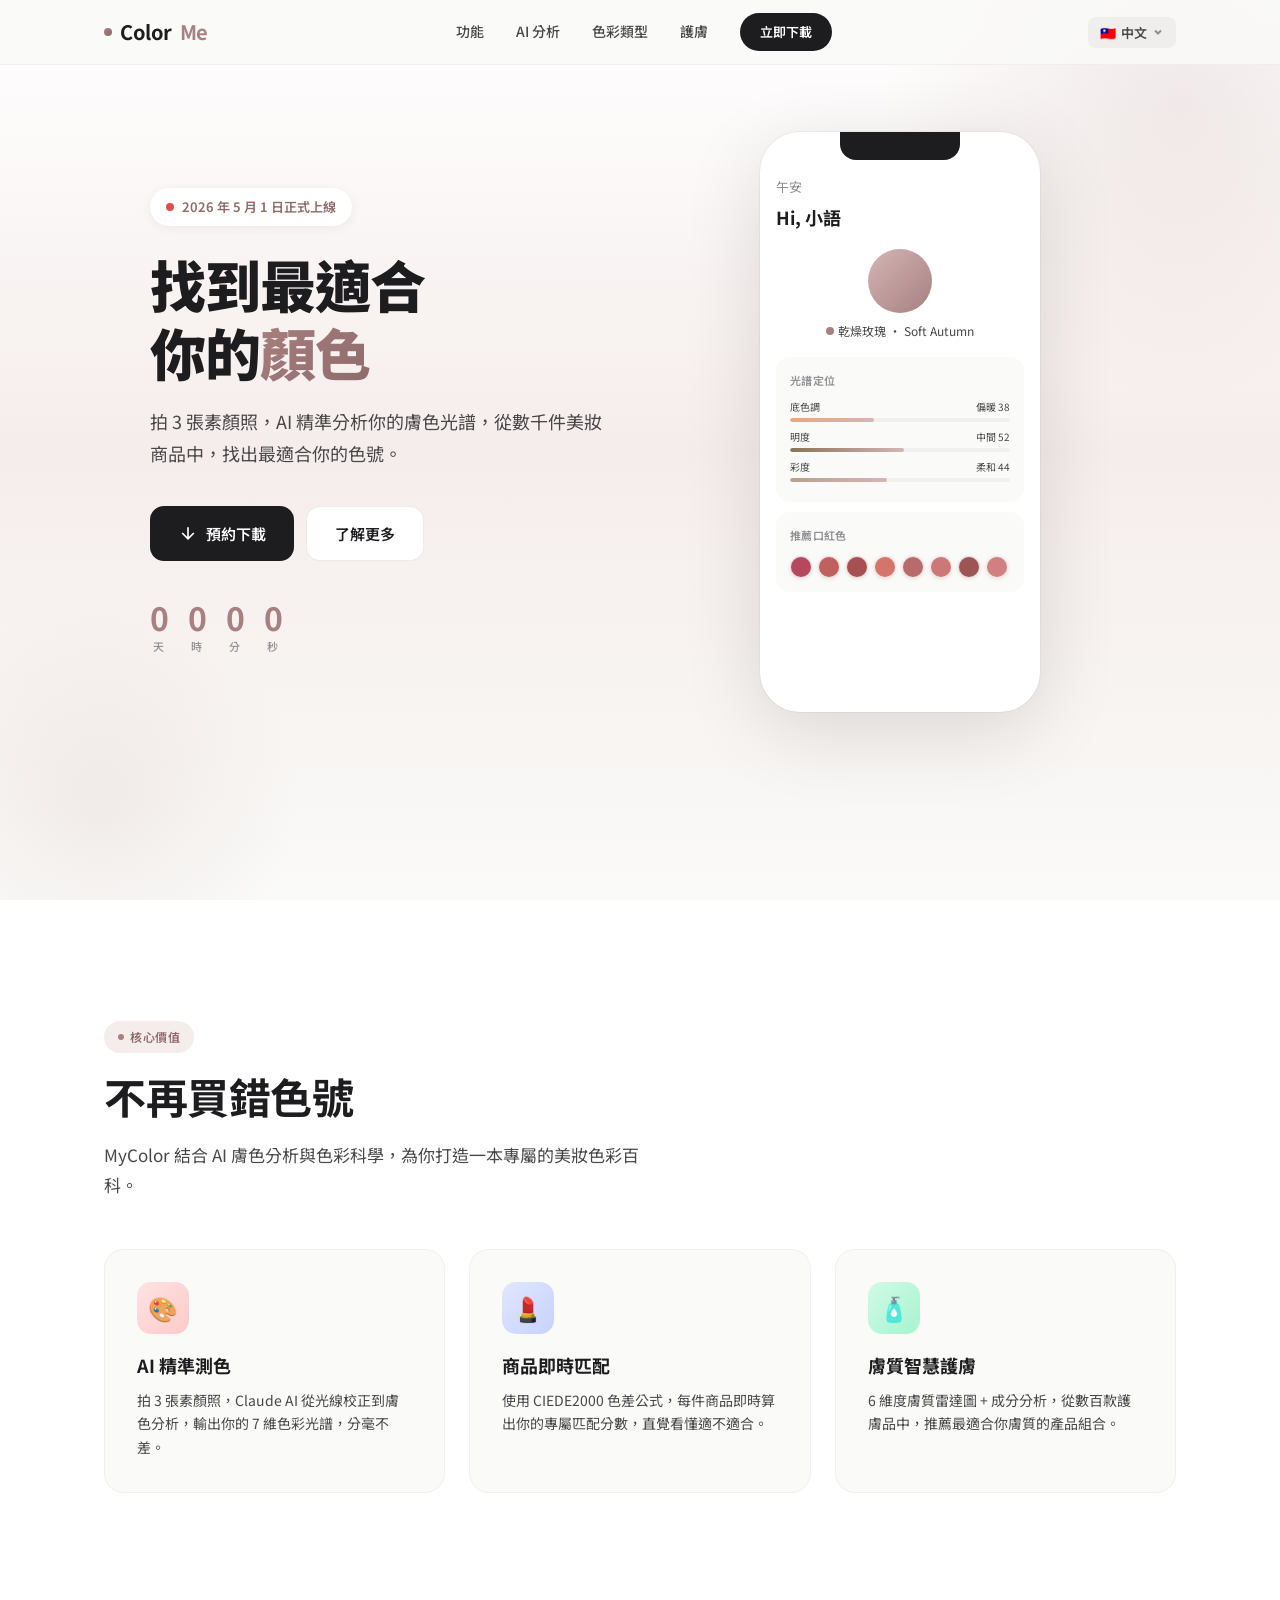
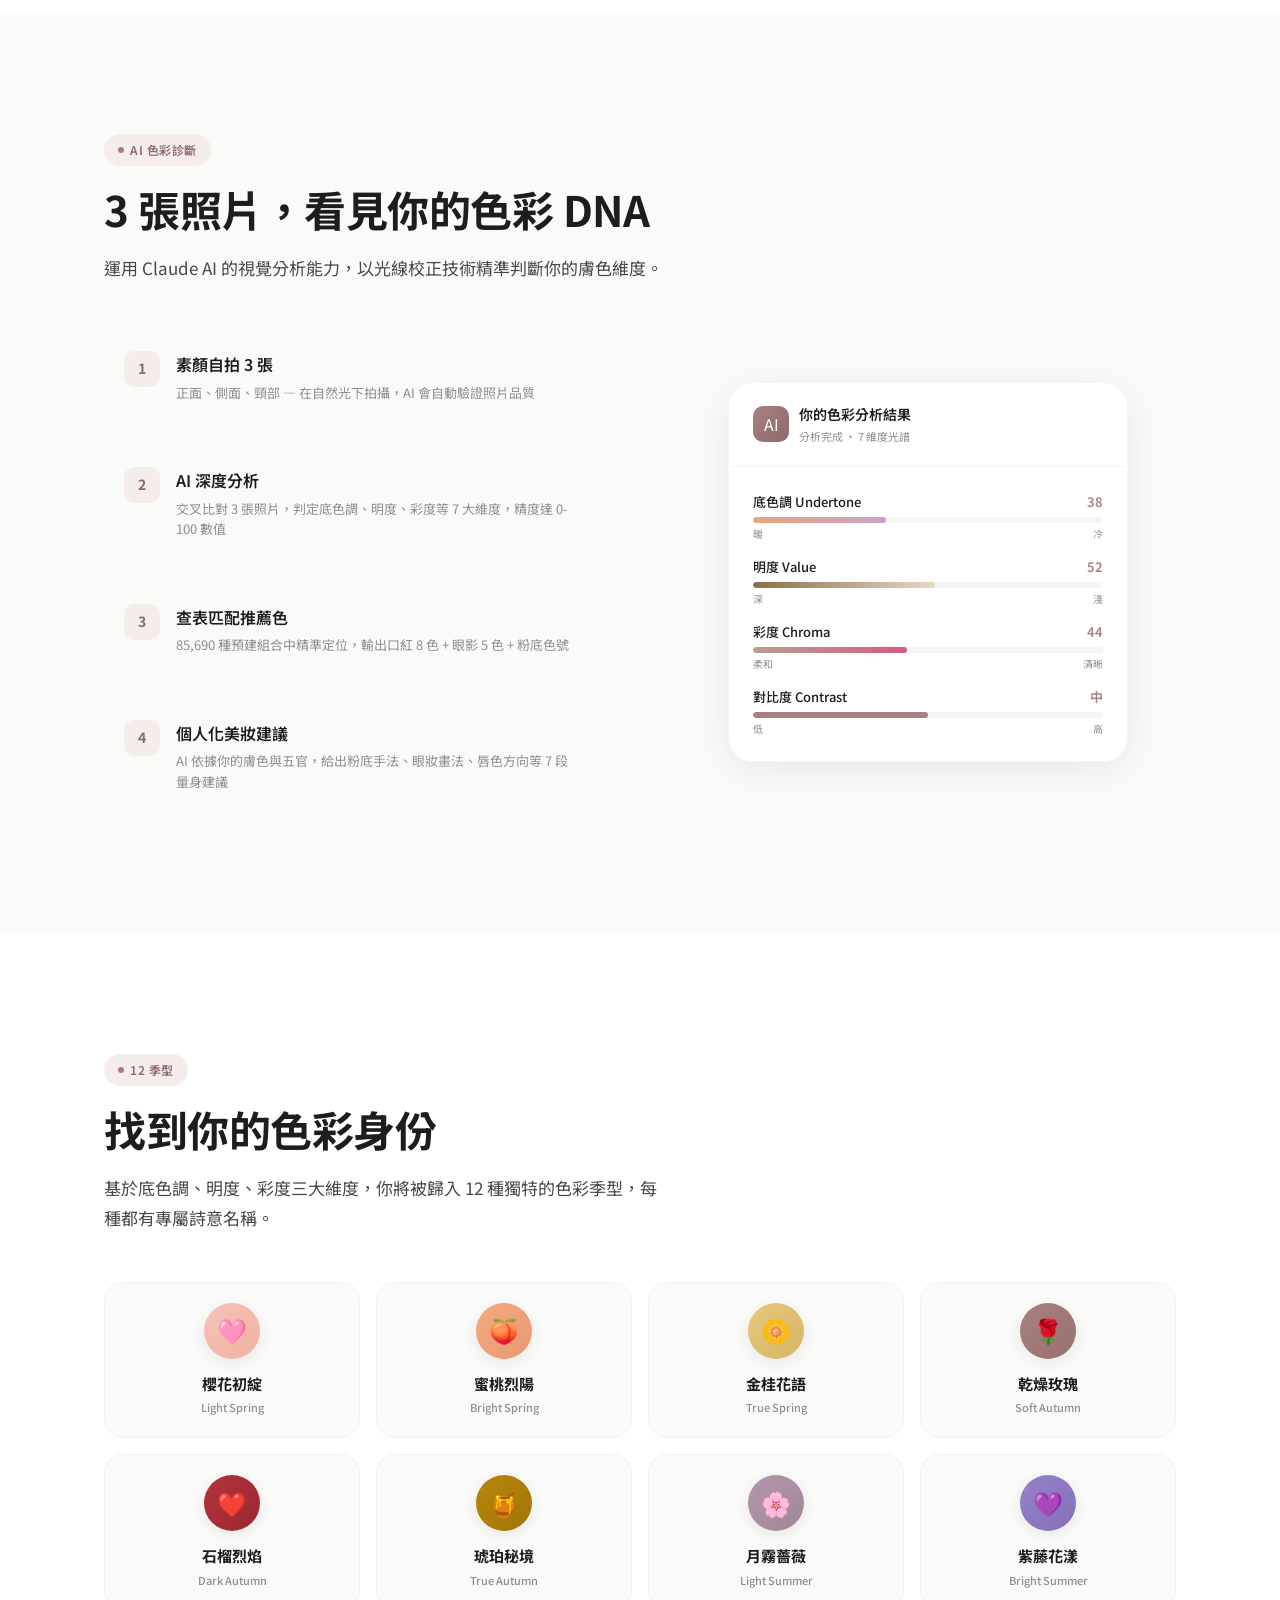
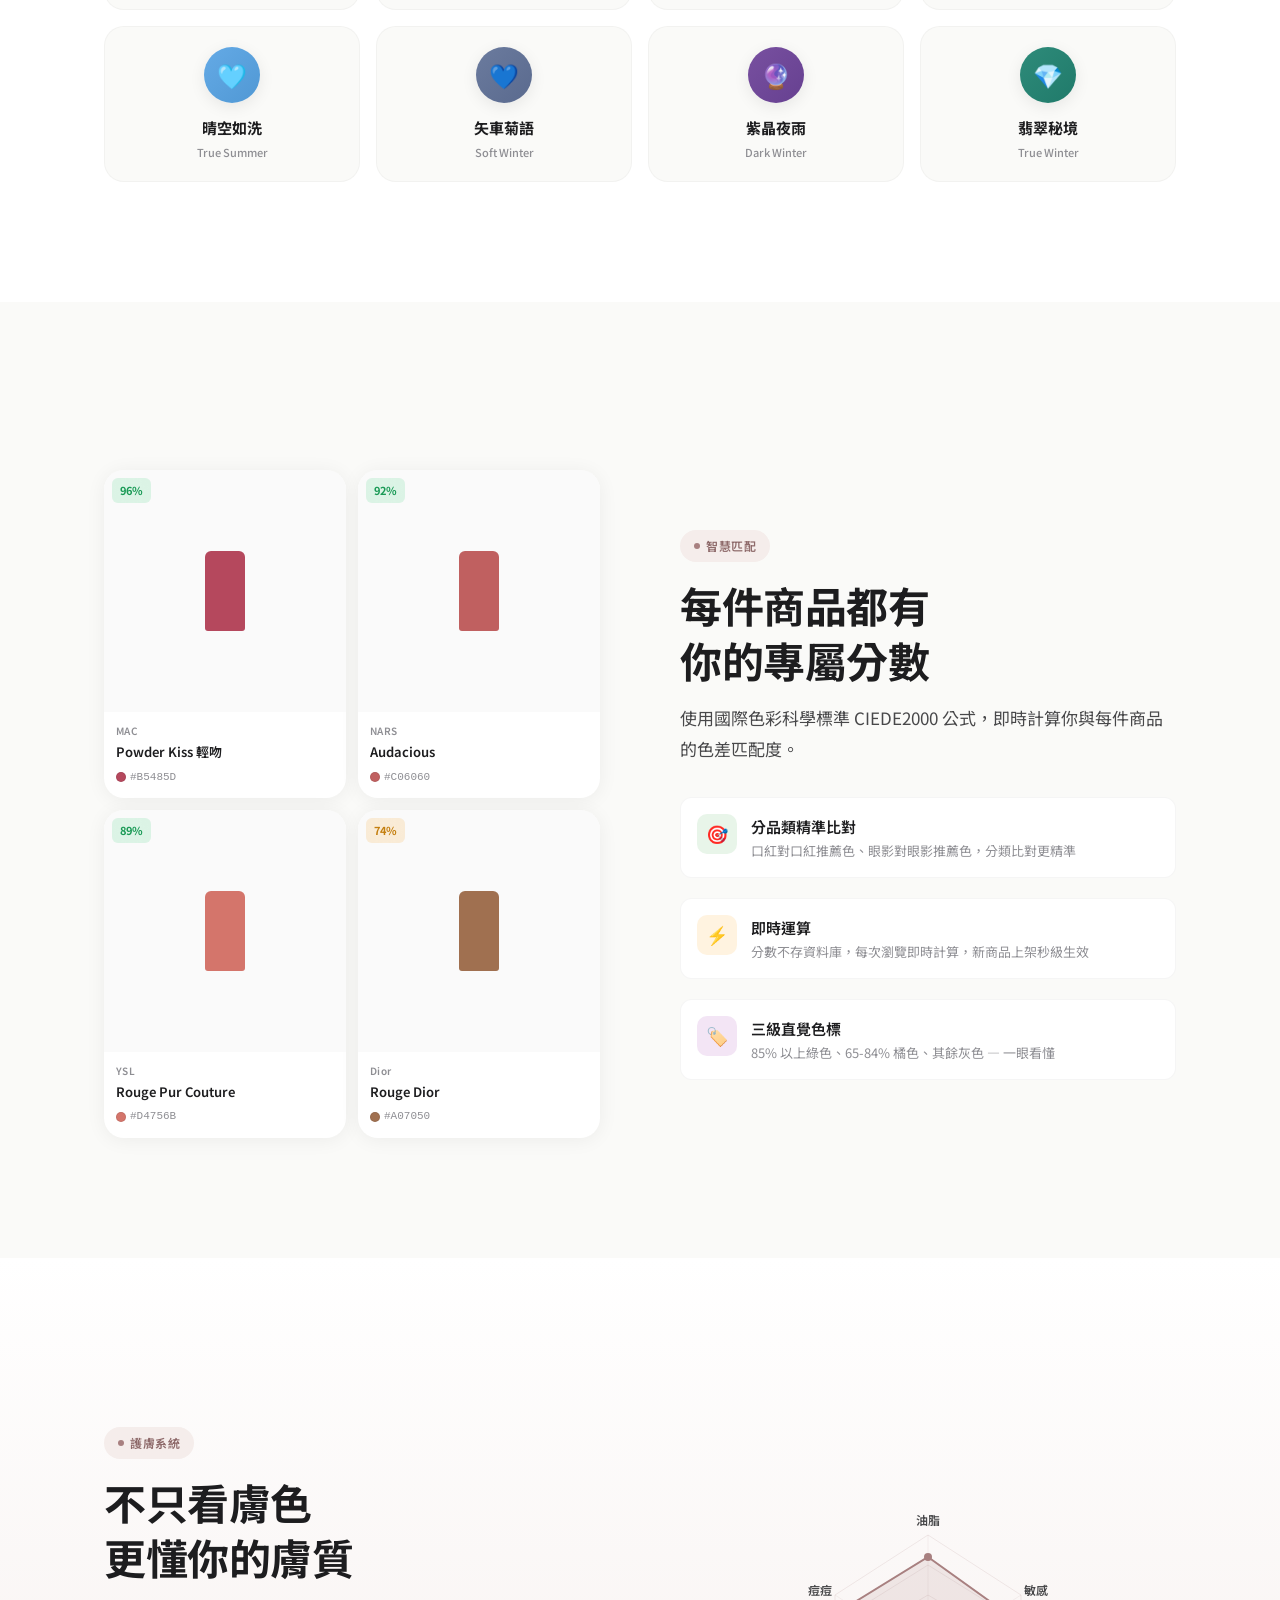
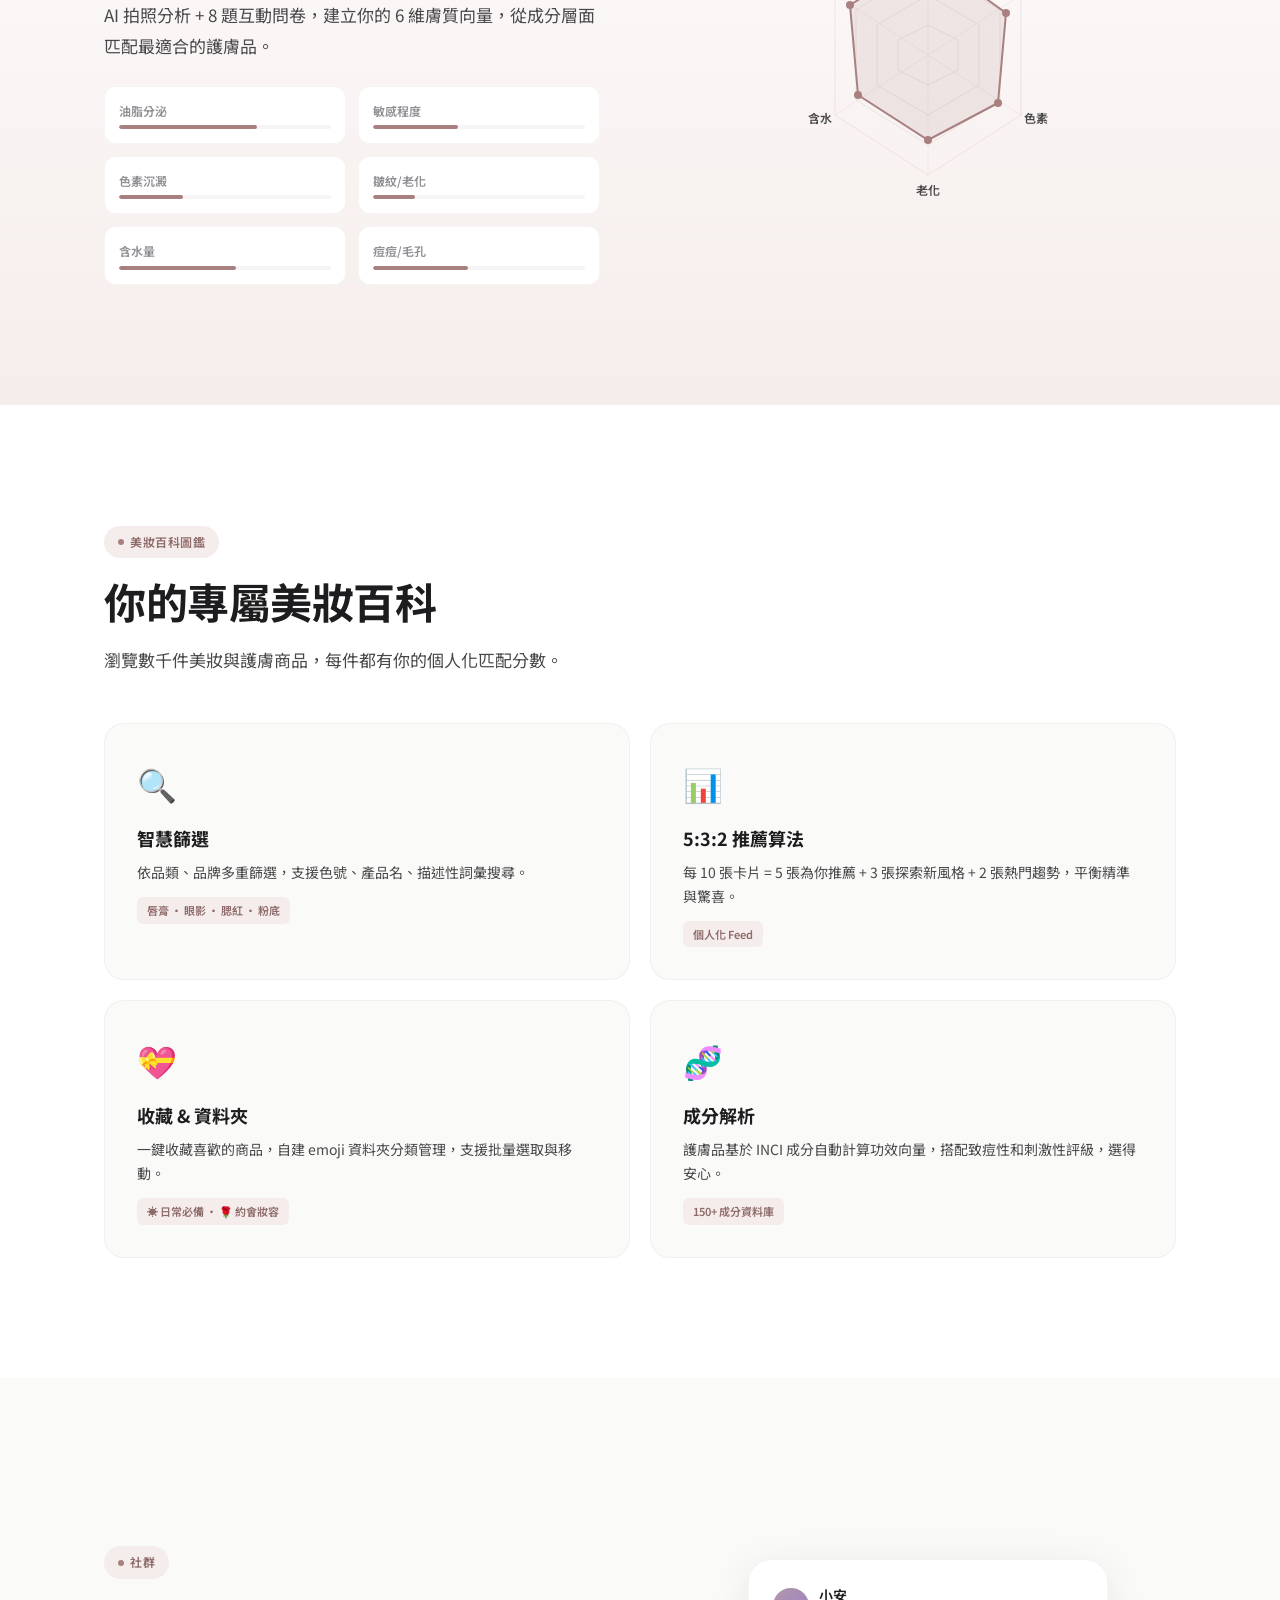
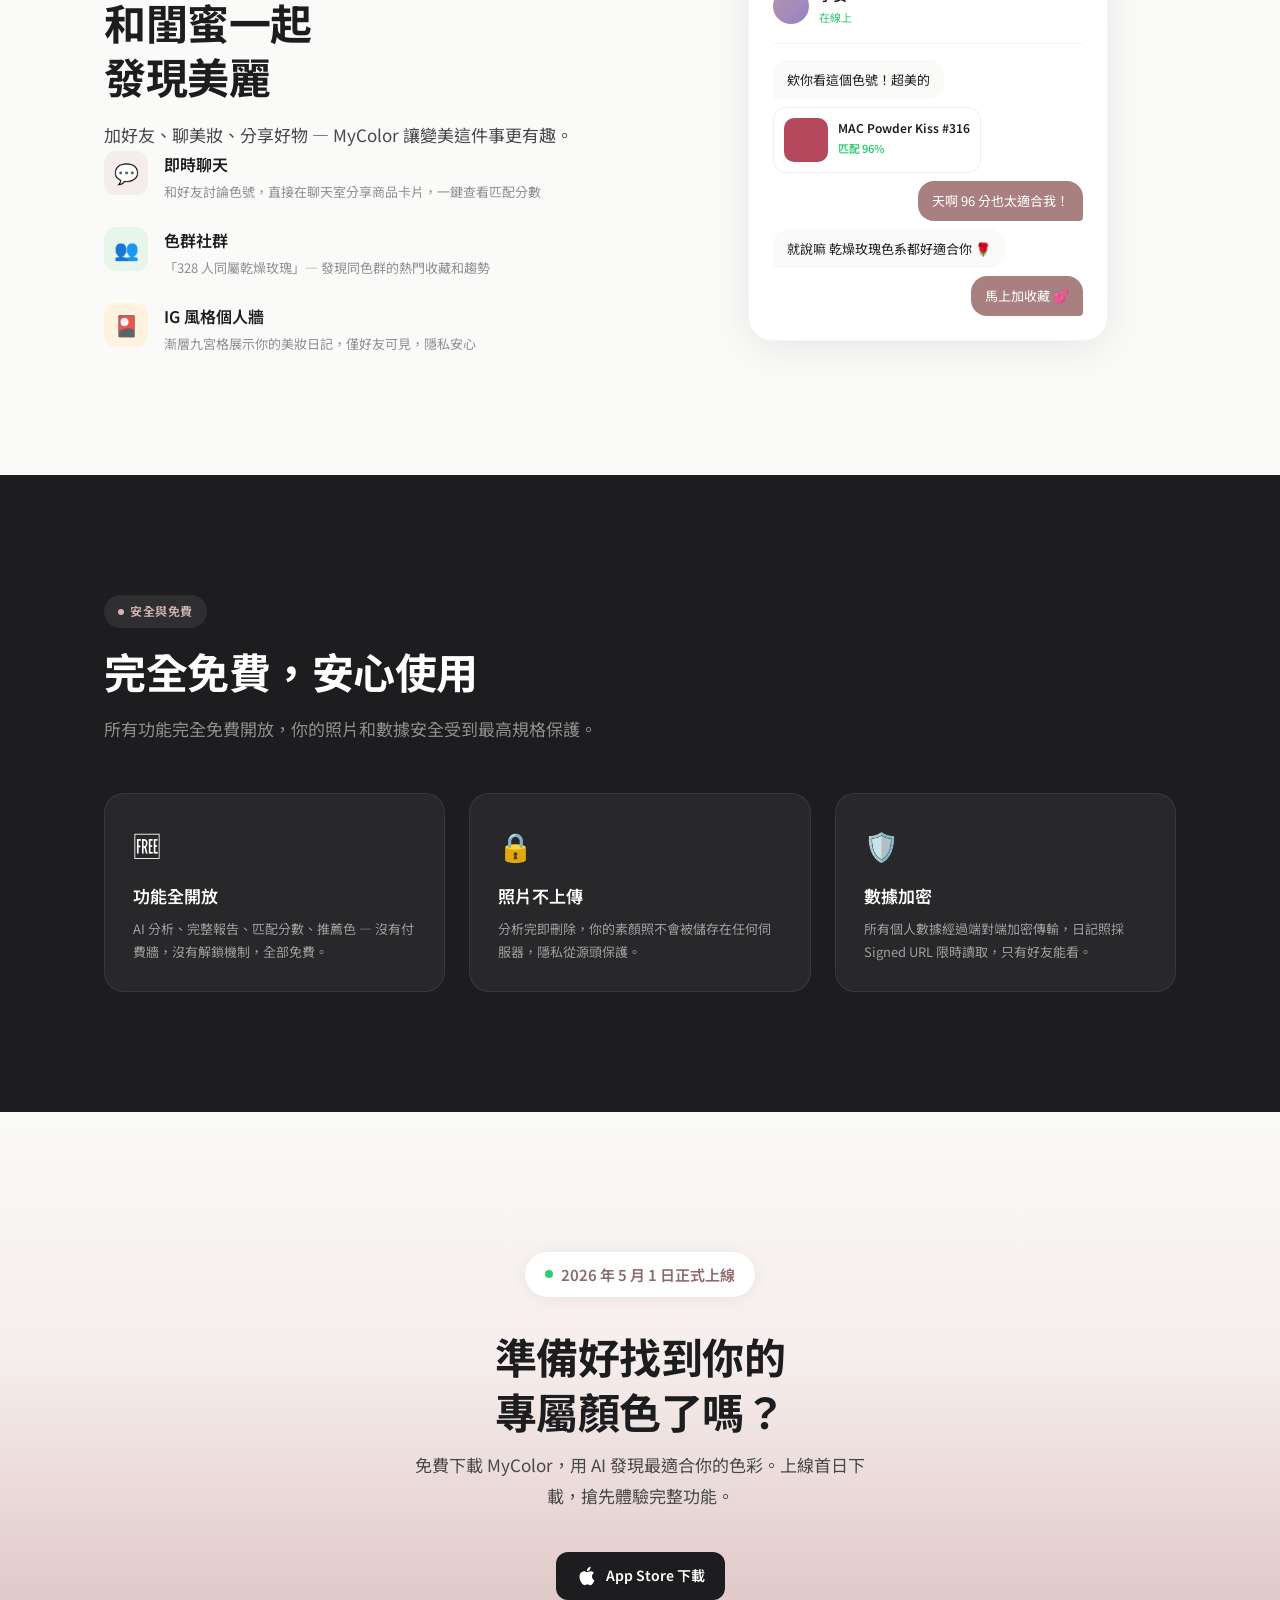
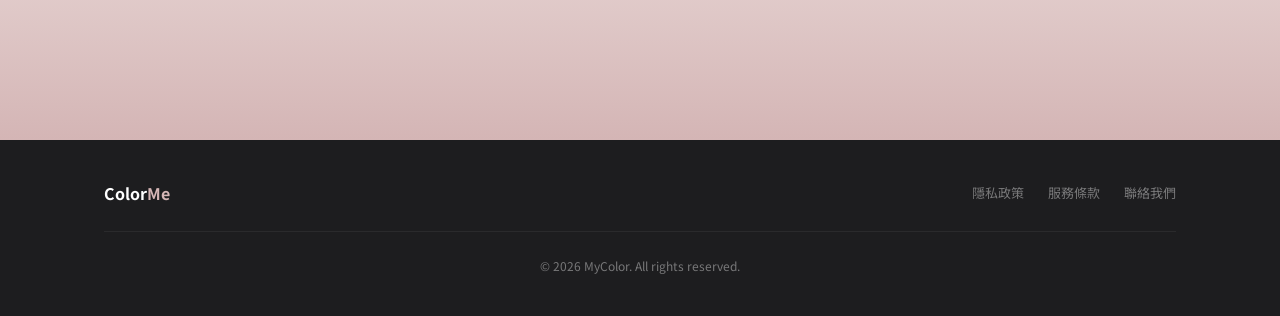
==== commit c56e2c76: "Rename ColorMe to MyColor" ====
--- a/index.html
+++ b/index.html
@@ -3,7 +3,7 @@
 <head>
 <meta charset="UTF-8">
 <meta name="viewport" content="width=device-width, initial-scale=1.0">
-<title>ColorMe — 找到最適合你的顏色</title>
+<title>MyColor — 找到最適合你的顏色</title>
 <link rel="preconnect" href="https://fonts.googleapis.com">
 <link rel="preconnect" href="https://fonts.gstatic.com" crossorigin>
 <link href="https://fonts.googleapis.com/css2?family=Noto+Sans+TC:wght@300;400;500;600;700;900&family=Noto+Sans+JP:wght@300;400;500;600;700;900&family=Noto+Sans+KR:wght@300;400;500;600;700;900&display=swap" rel="stylesheet">
@@ -838,7 +838,7 @@
   <div class="container">
     <div class="section-badge"><div class="section-badge-dot"></div><span data-i18n="b2_badge">核心價值</span></div>
     <div class="section-title" data-i18n="b2_title">不再買錯色號</div>
-    <p class="section-desc" data-i18n="b2_desc">ColorMe 結合 AI 膚色分析與色彩科學，為你打造一本專屬的美妝色彩百科。</p>
+    <p class="section-desc" data-i18n="b2_desc">MyColor 結合 AI 膚色分析與色彩科學，為你打造一本專屬的美妝色彩百科。</p>
     <div class="what-is-grid">
       <div class="what-is-card fade-up">
         <div class="what-is-icon" style="background:linear-gradient(135deg,#FEE2E2,#FECACA)">🎨</div>
@@ -1055,7 +1055,7 @@
       <div class="fade-up">
         <div class="section-badge"><div class="section-badge-dot"></div><span data-i18n="b8_badge">社群</span></div>
         <div class="section-title" data-i18n="b8_title_html">和閨蜜一起<br>發現美麗</div>
-        <p class="section-desc" data-i18n="b8_desc">加好友、聊美妝、分享好物 — ColorMe 讓變美這件事更有趣。</p>
+        <p class="section-desc" data-i18n="b8_desc">加好友、聊美妝、分享好物 — MyColor 讓變美這件事更有趣。</p>
         <div class="social-features">
           <div class="social-feat"><div class="social-feat-icon" style="background:var(--theme-pale)">💬</div><div><h4 data-i18n="b8_f1_title">即時聊天</h4><p data-i18n="b8_f1_desc">和好友討論色號，直接在聊天室分享商品卡片，一鍵查看匹配分數</p></div></div>
           <div class="social-feat"><div class="social-feat-icon" style="background:#E8F5E9">👥</div><div><h4 data-i18n="b8_f2_title">色群社群</h4><p data-i18n="b8_f2_desc">「328 人同屬乾燥玫瑰」— 發現同色群的熱門收藏和趨勢</p></div></div>
@@ -1106,7 +1106,7 @@
       <span data-i18n="cta_date">2026 年 5 月 1 日正式上線</span>
     </div>
     <div class="section-title" data-i18n="cta_title_html">準備好找到你的<br>專屬顏色了嗎？</div>
-    <p class="section-desc" data-i18n="cta_desc">免費下載 ColorMe，用 AI 發現最適合你的色彩。上線首日下載，搶先體驗完整功能。</p>
+    <p class="section-desc" data-i18n="cta_desc">免費下載 MyColor，用 AI 發現最適合你的色彩。上線首日下載，搶先體驗完整功能。</p>
     <div class="cta-stores">
       <a href="#" class="store-badge">
         <svg viewBox="0 0 24 24" fill="currentColor"><path d="M18.71 19.5c-.83 1.24-1.71 2.45-3.05 2.47-1.34.03-1.77-.79-3.29-.79-1.53 0-2 .77-3.27.82-1.31.05-2.3-1.32-3.14-2.53C4.25 17 2.94 12.45 4.7 9.39c.87-1.52 2.43-2.48 4.12-2.51 1.28-.02 2.5.87 3.29.87.78 0 2.26-1.07 3.8-.91.65.03 2.47.26 3.64 1.98-.09.06-2.17 1.28-2.15 3.81.03 3.02 2.65 4.03 2.68 4.04-.03.07-.42 1.44-1.38 2.83M13 3.5c.73-.83 1.94-1.46 2.94-1.5.13 1.17-.34 2.35-1.04 3.19-.69.85-1.83 1.51-2.95 1.42-.15-1.15.41-2.35 1.05-3.11z"/></svg>
@@ -1127,7 +1127,7 @@
         <a href="#" data-i18n="ft_contact">聯絡我們</a>
       </div>
     </div>
-    <div class="footer-copy">&copy; 2026 ColorMe. All rights reserved.</div>
+    <div class="footer-copy">&copy; 2026 MyColor. All rights reserved.</div>
   </div>
 </footer>
 
@@ -1144,7 +1144,7 @@
   cd_days:'天', cd_hours:'時', cd_mins:'分', cd_secs:'秒',
   phone_greeting:'午安', phone_username:'Hi, 小語', phone_group:'乾燥玫瑰 · Soft Autumn',
   phone_spectrum:'光譜定位', phone_undertone:'底色調', phone_value:'明度', phone_chroma:'彩度', phone_lip_title:'推薦口紅色',
-  b2_badge:'核心價值', b2_title:'不再買錯色號', b2_desc:'ColorMe 結合 AI 膚色分析與色彩科學，為你打造一本專屬的美妝色彩百科。',
+  b2_badge:'核心價值', b2_title:'不再買錯色號', b2_desc:'MyColor 結合 AI 膚色分析與色彩科學，為你打造一本專屬的美妝色彩百科。',
   b2_c1_title:'AI 精準測色', b2_c1_desc:'拍 3 張素顏照，Claude AI 從光線校正到膚色分析，輸出你的 7 維色彩光譜，分毫不差。',
   b2_c2_title:'商品即時匹配', b2_c2_desc:'使用 CIEDE2000 色差公式，每件商品即時算出你的專屬匹配分數，直覺看懂適不適合。',
   b2_c3_title:'膚質智慧護膚', b2_c3_desc:'6 維度膚質雷達圖 + 成分分析，從數百款護膚品中，推薦最適合你膚質的產品組合。',
@@ -1171,7 +1171,7 @@
   b7_c2_title:'5:3:2 推薦算法', b7_c2_desc:'每 10 張卡片 = 5 張為你推薦 + 3 張探索新風格 + 2 張熱門趨勢，平衡精準與驚喜。', b7_c2_tag:'個人化 Feed',
   b7_c3_title:'收藏 & 資料夾', b7_c3_desc:'一鍵收藏喜歡的商品，自建 emoji 資料夾分類管理，支援批量選取與移動。', b7_c3_tag:'☀️ 日常必備 · 🌹 約會妝容',
   b7_c4_title:'成分解析', b7_c4_desc:'護膚品基於 INCI 成分自動計算功效向量，搭配致痘性和刺激性評級，選得安心。', b7_c4_tag:'150+ 成分資料庫',
-  b8_badge:'社群', b8_title_html:'和閨蜜一起<br>發現美麗', b8_desc:'加好友、聊美妝、分享好物 — ColorMe 讓變美這件事更有趣。',
+  b8_badge:'社群', b8_title_html:'和閨蜜一起<br>發現美麗', b8_desc:'加好友、聊美妝、分享好物 — MyColor 讓變美這件事更有趣。',
   b8_f1_title:'即時聊天', b8_f1_desc:'和好友討論色號，直接在聊天室分享商品卡片，一鍵查看匹配分數',
   b8_f2_title:'色群社群', b8_f2_desc:'「328 人同屬乾燥玫瑰」— 發現同色群的熱門收藏和趨勢',
   b8_f3_title:'IG 風格個人牆', b8_f3_desc:'漸層九宮格展示你的美妝日記，僅好友可見，隱私安心',
@@ -1182,7 +1182,7 @@
   b9_c2_title:'照片不上傳', b9_c2_desc:'分析完即刪除，你的素顏照不會被儲存在任何伺服器，隱私從源頭保護。',
   b9_c3_title:'數據加密', b9_c3_desc:'所有個人數據經過端對端加密傳輸，日記照採 Signed URL 限時讀取，只有好友能看。',
   cta_date:'2026 年 5 月 1 日正式上線', cta_title_html:'準備好找到你的<br>專屬顏色了嗎？',
-  cta_desc:'免費下載 ColorMe，用 AI 發現最適合你的色彩。上線首日下載，搶先體驗完整功能。', cta_appstore:'App Store 下載',
+  cta_desc:'免費下載 MyColor，用 AI 發現最適合你的色彩。上線首日下載，搶先體驗完整功能。', cta_appstore:'App Store 下載',
   ft_privacy:'隱私政策', ft_terms:'服務條款', ft_contact:'聯絡我們'
 },
 'en': {
@@ -1194,7 +1194,7 @@
   cd_days:'Days', cd_hours:'Hrs', cd_mins:'Min', cd_secs:'Sec',
   phone_greeting:'Good afternoon', phone_username:'Hi, Yuki', phone_group:'Dried Rose · Soft Autumn',
   phone_spectrum:'Spectrum', phone_undertone:'Undertone', phone_value:'Value', phone_chroma:'Chroma', phone_lip_title:'Recommended Lip Colors',
-  b2_badge:'Core Value', b2_title:'Never Buy the Wrong Shade Again', b2_desc:'ColorMe combines AI skin tone analysis with color science to create your personal beauty color encyclopedia.',
+  b2_badge:'Core Value', b2_title:'Never Buy the Wrong Shade Again', b2_desc:'MyColor combines AI skin tone analysis with color science to create your personal beauty color encyclopedia.',
   b2_c1_title:'AI Precision Color', b2_c1_desc:'Take 3 bare-face photos — Claude AI performs light correction and skin analysis, outputting your 7-dimension color spectrum.',
   b2_c2_title:'Real-time Matching', b2_c2_desc:'Using the CIEDE2000 color difference formula, every product gets an instant personal match score — intuitive at a glance.',
   b2_c3_title:'Smart Skincare', b2_c3_desc:'6-dimension skin radar chart + ingredient analysis to recommend the best skincare products for your skin type.',
@@ -1221,7 +1221,7 @@
   b7_c2_title:'5:3:2 Algorithm', b7_c2_desc:'Every 10 cards = 5 for you + 3 explore new styles + 2 trending — balancing precision and discovery.', b7_c2_tag:'Personalized Feed',
   b7_c3_title:'Favorites & Folders', b7_c3_desc:'One-tap save, custom emoji folders, batch select and move — organize your beauty collection.', b7_c3_tag:'☀️ Daily Essentials · 🌹 Date Night',
   b7_c4_title:'Ingredient Analysis', b7_c4_desc:'Auto-calculated efficacy vectors from INCI ingredients, with comedogenicity and irritancy ratings.', b7_c4_tag:'150+ Ingredient Database',
-  b8_badge:'Community', b8_title_html:'Discover Beauty<br>With Your Besties', b8_desc:'Add friends, chat about makeup, share favorites — ColorMe makes beauty more fun.',
+  b8_badge:'Community', b8_title_html:'Discover Beauty<br>With Your Besties', b8_desc:'Add friends, chat about makeup, share favorites — MyColor makes beauty more fun.',
   b8_f1_title:'Instant Chat', b8_f1_desc:'Discuss shades with friends, share product cards directly in chat with match scores.',
   b8_f2_title:'Color Community', b8_f2_desc:'"328 people share Dried Rose" — discover popular picks from your color group.',
   b8_f3_title:'IG-style Profile', b8_f3_desc:'Gradient grid showcasing your beauty diary — friends-only for privacy.',
@@ -1232,7 +1232,7 @@
   b9_c2_title:'Photos Never Stored', b9_c2_desc:'Deleted after analysis. Your bare-face photos are never stored on any server — privacy from the source.',
   b9_c3_title:'Encrypted Data', b9_c3_desc:'All personal data encrypted in transit. Diary photos use time-limited Signed URLs — friends-only access.',
   cta_date:'Launching May 1, 2026', cta_title_html:'Ready to Find<br>Your Perfect Color?',
-  cta_desc:'Download ColorMe for free — discover your ideal colors with AI. Download on launch day for the full experience.', cta_appstore:'App Store Download',
+  cta_desc:'Download MyColor for free — discover your ideal colors with AI. Download on launch day for the full experience.', cta_appstore:'App Store Download',
   ft_privacy:'Privacy Policy', ft_terms:'Terms of Service', ft_contact:'Contact Us'
 },
 'ja': {
@@ -1244,7 +1244,7 @@
   cd_days:'日', cd_hours:'時', cd_mins:'分', cd_secs:'秒',
   phone_greeting:'こんにちは', phone_username:'Hi, ユキ', phone_group:'ドライローズ · Soft Autumn',
   phone_spectrum:'スペクトル', phone_undertone:'ベーストーン', phone_value:'明度', phone_chroma:'彩度', phone_lip_title:'おすすめリップカラー',
-  b2_badge:'コアバリュー', b2_title:'もう色選びで失敗しない', b2_desc:'ColorMeはAI肌色分析とカラーサイエンスを融合し、あなた専用のビューティーカラー百科を作ります。',
+  b2_badge:'コアバリュー', b2_title:'もう色選びで失敗しない', b2_desc:'MyColorはAI肌色分析とカラーサイエンスを融合し、あなた専用のビューティーカラー百科を作ります。',
   b2_c1_title:'AI精密カラー診断', b2_c1_desc:'すっぴん写真3枚で、Claude AIが光補正から肌色分析まで行い、7次元カラースペクトルを出力。',
   b2_c2_title:'リアルタイムマッチング', b2_c2_desc:'CIEDE2000色差公式により、各商品のパーソナルマッチスコアを瞬時に算出。',
   b2_c3_title:'スマートスキンケア', b2_c3_desc:'6次元肌質レーダーチャート＋成分分析で、肌タイプに最適なスキンケア商品を推薦。',
@@ -1271,7 +1271,7 @@
   b7_c2_title:'5:3:2 レコメンドアルゴリズム', b7_c2_desc:'10枚ごとに5枚おすすめ+3枚新スタイル+2枚トレンド — 精度と発見のバランス。', b7_c2_tag:'パーソナライズFeed',
   b7_c3_title:'お気に入り＆フォルダ', b7_c3_desc:'ワンタップ保存、絵文字フォルダで分類管理、一括選択＆移動にも対応。', b7_c3_tag:'☀️ デイリー · 🌹 デート',
   b7_c4_title:'成分分析', b7_c4_desc:'INCI成分から効能ベクトルを自動算出。コメド・刺激性評価付きで安心。', b7_c4_tag:'150+成分データベース',
-  b8_badge:'コミュニティ', b8_title_html:'親友と一緒に<br>美しさを発見しよう', b8_desc:'友達追加・コスメトーク・お気に入り共有 — ColorMeでキレイをもっと楽しく。',
+  b8_badge:'コミュニティ', b8_title_html:'親友と一緒に<br>美しさを発見しよう', b8_desc:'友達追加・コスメトーク・お気に入り共有 — MyColorでキレイをもっと楽しく。',
   b8_f1_title:'インスタントチャット', b8_f1_desc:'友達と色番を相談、チャットで商品カードを直接共有、マッチスコアもすぐ確認。',
   b8_f2_title:'カラーコミュニティ', b8_f2_desc:'「328人がドライローズ」— 同じカラーグループの人気商品やトレンドを発見。',
   b8_f3_title:'IG風プロフィール', b8_f3_desc:'グラデーショングリッドでビューティーダイアリーを展示。友達限定で安心。',
@@ -1282,7 +1282,7 @@
   b9_c2_title:'写真は保存しません', b9_c2_desc:'分析後すぐに削除。すっぴん写真はどのサーバーにも保存されません。',
   b9_c3_title:'データ暗号化', b9_c3_desc:'すべての個人データはエンドツーエンド暗号化。ダイアリー写真は時限付きSigned URLで友達のみ閲覧可。',
   cta_date:'2026年5月1日リリース', cta_title_html:'あなたの<br>パーフェクトカラーを<br>見つける準備はできた？',
-  cta_desc:'ColorMeを無料ダウンロード。AIであなたに最適なカラーを発見しよう。リリース初日にダウンロードして全機能を体験。', cta_appstore:'App Store ダウンロード',
+  cta_desc:'MyColorを無料ダウンロード。AIであなたに最適なカラーを発見しよう。リリース初日にダウンロードして全機能を体験。', cta_appstore:'App Store ダウンロード',
   ft_privacy:'プライバシーポリシー', ft_terms:'利用規約', ft_contact:'お問い合わせ'
 },
 'ko': {
@@ -1294,7 +1294,7 @@
   cd_days:'일', cd_hours:'시', cd_mins:'분', cd_secs:'초',
   phone_greeting:'안녕하세요', phone_username:'Hi, 유키', phone_group:'드라이 로즈 · Soft Autumn',
   phone_spectrum:'스펙트럼', phone_undertone:'베이스톤', phone_value:'명도', phone_chroma:'채도', phone_lip_title:'추천 립 컬러',
-  b2_badge:'핵심 가치', b2_title:'다시는 잘못된 컬러를 사지 마세요', b2_desc:'ColorMe는 AI 피부톤 분석과 컬러 사이언스를 결합하여 나만의 뷰티 컬러 백과사전을 만들어 줍니다.',
+  b2_badge:'핵심 가치', b2_title:'다시는 잘못된 컬러를 사지 마세요', b2_desc:'MyColor는 AI 피부톤 분석과 컬러 사이언스를 결합하여 나만의 뷰티 컬러 백과사전을 만들어 줍니다.',
   b2_c1_title:'AI 정밀 컬러 측정', b2_c1_desc:'맨 얼굴 사진 3장으로 Claude AI가 조명 보정부터 피부톤 분석까지, 7차원 컬러 스펙트럼을 출력합니다.',
   b2_c2_title:'실시간 매칭', b2_c2_desc:'CIEDE2000 색차 공식으로 모든 제품의 개인 맞춤 매칭 점수를 즉시 계산합니다.',
   b2_c3_title:'스마트 스킨케어', b2_c3_desc:'6차원 피부 레이더 차트 + 성분 분석으로 내 피부 타입에 가장 적합한 스킨케어 제품을 추천합니다.',
@@ -1321,7 +1321,7 @@
   b7_c2_title:'5:3:2 추천 알고리즘', b7_c2_desc:'카드 10장 = 추천 5장 + 새로운 스타일 3장 + 트렌드 2장 — 정확성과 발견의 균형.', b7_c2_tag:'맞춤형 피드',
   b7_c3_title:'즐겨찾기 & 폴더', b7_c3_desc:'원탭 저장, 이모지 폴더로 분류 관리, 일괄 선택 및 이동 지원.', b7_c3_tag:'☀️ 데일리 · 🌹 데이트',
   b7_c4_title:'성분 분석', b7_c4_desc:'INCI 성분에서 효능 벡터를 자동 계산. 코메도·자극성 등급으로 안심하고 선택하세요.', b7_c4_tag:'150+ 성분 데이터베이스',
-  b8_badge:'커뮤니티', b8_title_html:'베프와 함께<br>아름다움을 발견하세요', b8_desc:'친구 추가, 메이크업 채팅, 좋아하는 제품 공유 — ColorMe로 뷰티를 더 재밌게.',
+  b8_badge:'커뮤니티', b8_title_html:'베프와 함께<br>아름다움을 발견하세요', b8_desc:'친구 추가, 메이크업 채팅, 좋아하는 제품 공유 — MyColor로 뷰티를 더 재밌게.',
   b8_f1_title:'실시간 채팅', b8_f1_desc:'친구와 색번을 상의하고, 채팅에서 제품 카드를 직접 공유하며 매칭 점수도 바로 확인.',
   b8_f2_title:'컬러 커뮤니티', b8_f2_desc:'"328명이 드라이 로즈" — 같은 컬러 그룹의 인기 아이템과 트렌드를 발견하세요.',
   b8_f3_title:'IG 스타일 프로필', b8_f3_desc:'그라데이션 그리드로 뷰티 다이어리를 전시. 친구만 볼 수 있어 안심.',
@@ -1332,7 +1332,7 @@
   b9_c2_title:'사진 저장 안 함', b9_c2_desc:'분석 후 즉시 삭제. 맨 얼굴 사진은 어떤 서버에도 저장되지 않습니다.',
   b9_c3_title:'데이터 암호화', b9_c3_desc:'모든 개인 데이터는 종단간 암호화 전송. 다이어리 사진은 시간 제한 Signed URL로 친구만 열람 가능.',
   cta_date:'2026년 5월 1일 출시', cta_title_html:'나만의<br>퍼펙트 컬러를<br>찾을 준비가 됐나요?',
-  cta_desc:'ColorMe를 무료 다운로드하세요. AI로 나에게 가장 어울리는 컬러를 발견하세요. 출시 첫날 다운로드하고 전체 기능을 체험하세요.', cta_appstore:'App Store 다운로드',
+  cta_desc:'MyColor를 무료 다운로드하세요. AI로 나에게 가장 어울리는 컬러를 발견하세요. 출시 첫날 다운로드하고 전체 기능을 체험하세요.', cta_appstore:'App Store 다운로드',
   ft_privacy:'개인정보처리방침', ft_terms:'이용약관', ft_contact:'문의하기'
 }
 };
@@ -1363,9 +1363,9 @@
     opt.classList.toggle('active', opt.dataset.lang === lang);
   });
   // Update page title
-  const titles = { 'zh-TW':'ColorMe — 找到最適合你的顏色', 'en':'ColorMe — Find Your Perfect Color', 'ja':'ColorMe — あなたに最も似合うカラーを', 'ko':'ColorMe — 나에게 어울리는 컬러 찾기' };
+  const titles = { 'zh-TW':'MyColor — 找到最適合你的顏色', 'en':'MyColor — Find Your Perfect Color', 'ja':'MyColor — あなたに最も似合うカラーを', 'ko':'MyColor — 나에게 어울리는 컬러 찾기' };
   document.title = titles[lang] || titles['zh-TW'];
-  localStorage.setItem('colorme-lang', lang);
+  localStorage.setItem('mycolor-lang', lang);
 }
 
 // ===== Switcher toggle =====
@@ -1383,7 +1383,7 @@
 document.addEventListener('click', () => switcher.classList.remove('open'));
 
 // Init language from localStorage
-const saved = localStorage.getItem('colorme-lang');
+const saved = localStorage.getItem('mycolor-lang');
 if (saved && T[saved]) setLang(saved);
 
 // ===== Countdown =====
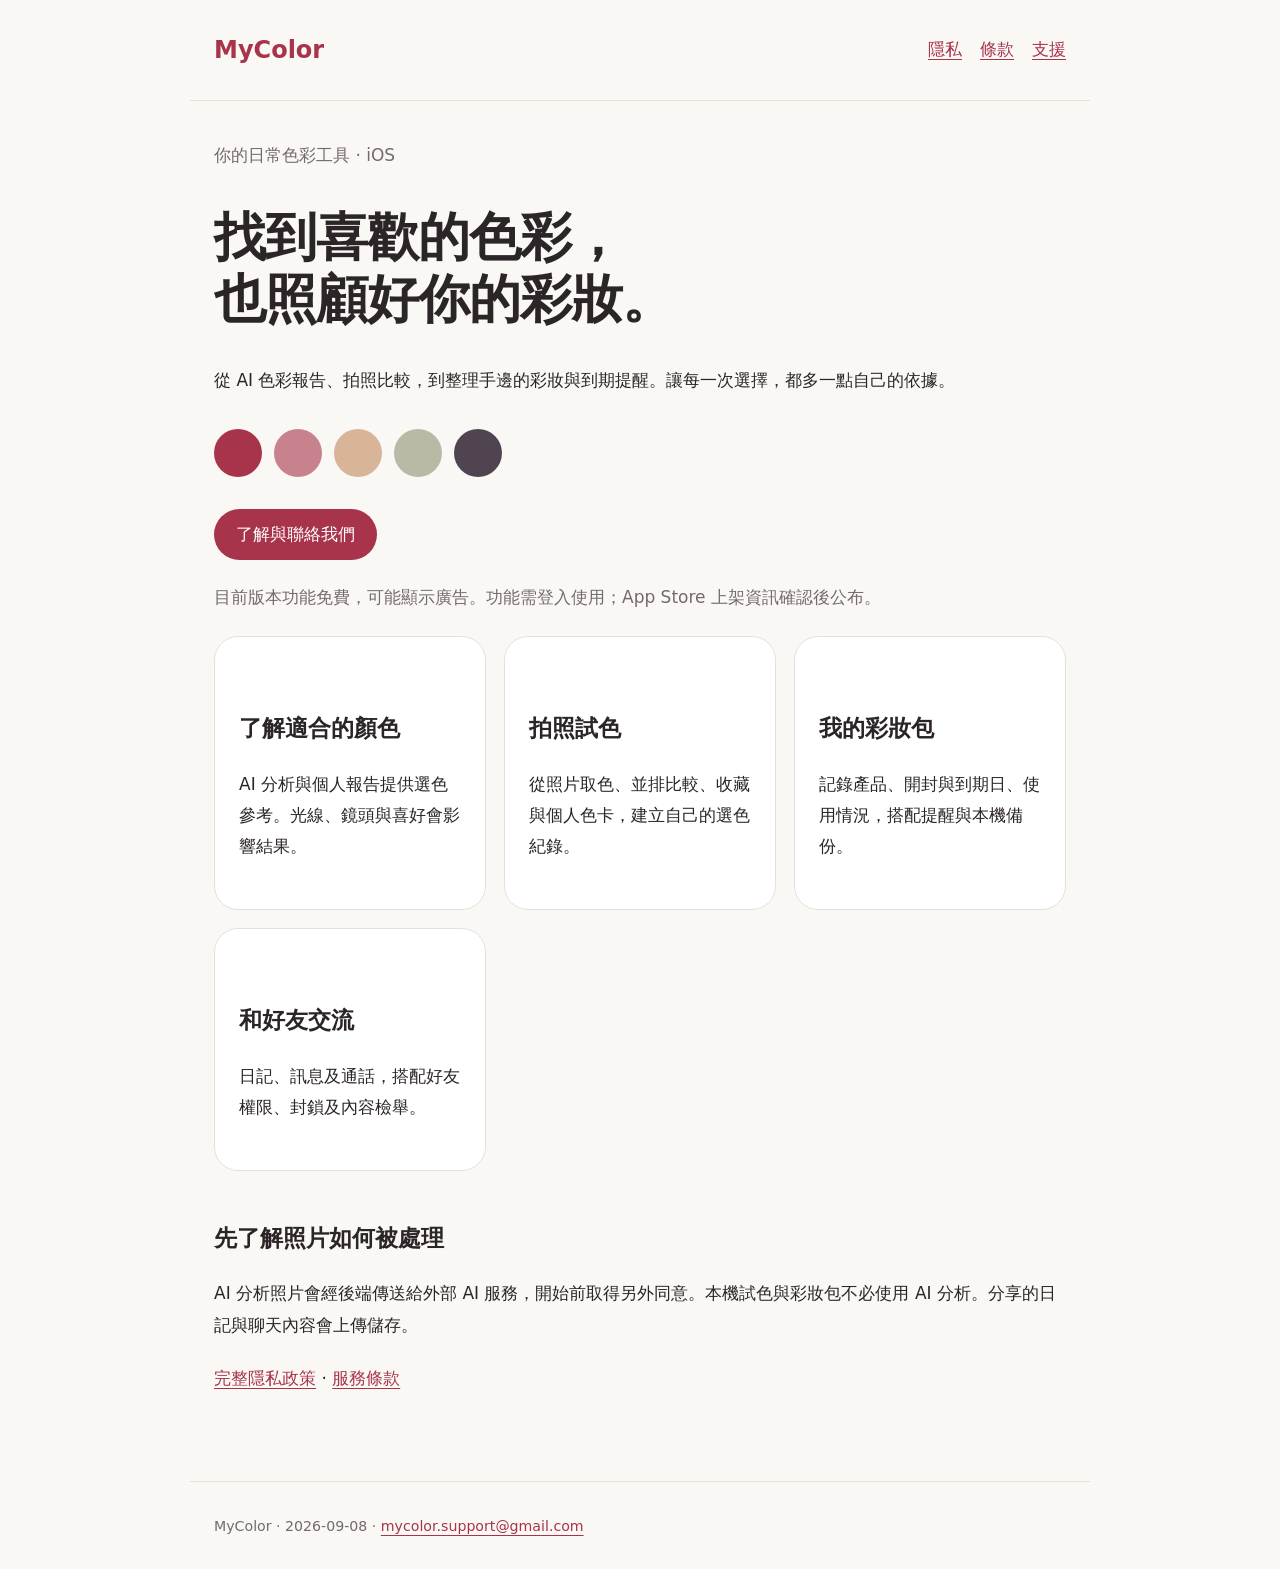
==== commit 2eeb4a78: "Align landing page and legacy privacy link with current free app" ====
--- a/index.html
+++ b/index.html
@@ -1,1425 +1 @@
-<!DOCTYPE html>
-<html lang="zh-TW">
-<head>
-<meta charset="UTF-8">
-<meta name="viewport" content="width=device-width, initial-scale=1.0">
-<title>MyColor — 找到最適合你的顏色</title>
-<link rel="preconnect" href="https://fonts.googleapis.com">
-<link rel="preconnect" href="https://fonts.gstatic.com" crossorigin>
-<link href="https://fonts.googleapis.com/css2?family=Noto+Sans+TC:wght@300;400;500;600;700;900&family=Noto+Sans+JP:wght@300;400;500;600;700;900&family=Noto+Sans+KR:wght@300;400;500;600;700;900&display=swap" rel="stylesheet">
-<style>
-/* ==================== RESET & BASE ==================== */
-:root {
-  --theme: #A88080;
-  --theme-dark: #8E6A6A;
-  --theme-light: #D4B5B5;
-  --theme-pale: #F5EDEB;
-  --bg: #FAFAF8;
-  --white: #FFFFFF;
-  --text: #1d1d1f;
-  --text2: #48484a;
-  --text3: #8e8e93;
-  --accent: #E24B4B;
-  --green: #2ecc71;
-  --orange: #f39c12;
-  --blue: #4A90D9;
-  --purple: #7F77DD;
-  --radius: 20px;
-  --radius-sm: 12px;
-  --shadow: 0 2px 20px rgba(0,0,0,0.06);
-  --shadow-lg: 0 8px 40px rgba(0,0,0,0.08);
-  --transition: 0.4s cubic-bezier(0.25, 0.46, 0.45, 0.94);
-}
-
-* { margin: 0; padding: 0; box-sizing: border-box; }
-html { scroll-behavior: smooth; }
-
-body {
-  font-family: 'Noto Sans TC', -apple-system, 'SF Pro Display', 'Helvetica Neue', sans-serif;
-  background: var(--bg);
-  color: var(--text);
-  line-height: 1.7;
-  -webkit-font-smoothing: antialiased;
-  overflow-x: hidden;
-}
-html[lang="ja"] body { font-family: 'Noto Sans JP', -apple-system, sans-serif; }
-html[lang="ko"] body { font-family: 'Noto Sans KR', -apple-system, sans-serif; }
-
-img { max-width: 100%; display: block; }
-a { text-decoration: none; color: inherit; }
-
-.container {
-  max-width: 1120px;
-  margin: 0 auto;
-  padding: 0 24px;
-}
-
-/* ==================== NAV ==================== */
-.nav {
-  position: fixed; top: 0; left: 0; right: 0; z-index: 100;
-  background: rgba(250,250,248,0.85);
-  backdrop-filter: blur(20px); -webkit-backdrop-filter: blur(20px);
-  border-bottom: 1px solid rgba(0,0,0,0.04);
-  transition: transform 0.35s ease;
-}
-.nav-inner {
-  max-width: 1120px; margin: 0 auto; padding: 0 24px;
-  display: flex; align-items: center; justify-content: space-between;
-  height: 64px;
-}
-.nav-logo {
-  font-size: 20px; font-weight: 700; letter-spacing: -0.5px;
-  display: flex; align-items: center; gap: 8px;
-}
-.nav-logo span { color: var(--theme); }
-.nav-dot {
-  width: 8px; height: 8px; border-radius: 50%;
-  background: linear-gradient(135deg, var(--theme), var(--theme-dark));
-}
-.nav-links { display: flex; gap: 32px; align-items: center; }
-.nav-links a {
-  font-size: 14px; font-weight: 500; color: var(--text2);
-  transition: color 0.2s;
-}
-.nav-links a:hover { color: var(--theme); }
-.nav-cta {
-  background: var(--text); color: var(--white) !important;
-  padding: 8px 20px; border-radius: 100px;
-  font-size: 13px !important; font-weight: 600 !important;
-  transition: all 0.3s !important;
-}
-.nav-cta:hover { background: var(--theme) !important; transform: scale(1.03); }
-
-/* ===== Language Switcher ===== */
-.lang-switcher {
-  position: relative; margin-left: 8px;
-}
-.lang-current {
-  display: flex; align-items: center; gap: 5px;
-  padding: 6px 12px; border-radius: 8px;
-  background: rgba(0,0,0,0.04);
-  font-size: 13px; font-weight: 600; color: var(--text2);
-  cursor: pointer; border: none; font-family: inherit;
-  transition: all 0.2s; user-select: none;
-}
-.lang-current:hover { background: rgba(0,0,0,0.07); }
-.lang-current svg {
-  width: 12px; height: 12px; color: var(--text3);
-  transition: transform 0.25s;
-}
-.lang-switcher.open .lang-current svg { transform: rotate(180deg); }
-
-.lang-dropdown {
-  position: absolute; top: calc(100% + 6px); right: 0;
-  background: var(--white); border-radius: 12px;
-  box-shadow: 0 8px 32px rgba(0,0,0,0.12), 0 0 0 1px rgba(0,0,0,0.04);
-  padding: 6px; min-width: 150px;
-  opacity: 0; visibility: hidden;
-  transform: translateY(-8px) scale(0.96);
-  transition: all 0.25s cubic-bezier(0.16, 1, 0.3, 1);
-  z-index: 200;
-}
-.lang-switcher.open .lang-dropdown {
-  opacity: 1; visibility: visible;
-  transform: translateY(0) scale(1);
-}
-.lang-option {
-  display: flex; align-items: center; gap: 10px;
-  padding: 9px 12px; border-radius: 8px;
-  font-size: 13px; font-weight: 500; color: var(--text2);
-  cursor: pointer; transition: background 0.15s;
-  border: none; background: none; width: 100%;
-  font-family: inherit; text-align: left;
-}
-.lang-option:hover { background: var(--theme-pale); }
-.lang-option.active { color: var(--theme-dark); font-weight: 600; background: var(--theme-pale); }
-.lang-option-flag { font-size: 16px; line-height: 1; }
-.lang-option-check {
-  margin-left: auto; opacity: 0; font-size: 14px; color: var(--theme);
-}
-.lang-option.active .lang-option-check { opacity: 1; }
-
-.nav-mobile-toggle {
-  display: none; background: none; border: none; cursor: pointer;
-  width: 32px; height: 32px; position: relative;
-}
-.nav-mobile-toggle span {
-  display: block; width: 20px; height: 2px; background: var(--text);
-  border-radius: 2px; position: absolute; left: 6px;
-  transition: all 0.3s;
-}
-.nav-mobile-toggle span:nth-child(1) { top: 10px; }
-.nav-mobile-toggle span:nth-child(2) { top: 15px; }
-.nav-mobile-toggle span:nth-child(3) { top: 20px; }
-
-/* ==================== SECTION COMMON ==================== */
-section { padding: 120px 0; }
-
-.section-badge {
-  display: inline-flex; align-items: center; gap: 6px;
-  padding: 6px 14px; border-radius: 100px;
-  background: var(--theme-pale);
-  font-size: 12px; font-weight: 600; color: var(--theme-dark);
-  letter-spacing: 0.5px; text-transform: uppercase;
-  margin-bottom: 16px;
-}
-.section-badge-dot {
-  width: 6px; height: 6px; border-radius: 50%;
-  background: var(--theme);
-}
-
-.section-title {
-  font-size: clamp(28px, 4vw, 42px);
-  font-weight: 700; letter-spacing: -0.5px;
-  line-height: 1.3; margin-bottom: 16px;
-}
-
-.section-desc {
-  font-size: 17px; color: var(--text2);
-  max-width: 560px; line-height: 1.8;
-}
-
-/* ==================== BLOCK 1 — HERO ==================== */
-.hero {
-  min-height: 100vh;
-  display: flex; align-items: center;
-  padding-top: 64px;
-  background: linear-gradient(180deg, #FFF 0%, var(--theme-pale) 50%, var(--bg) 100%);
-  position: relative; overflow: hidden;
-}
-.hero::before {
-  content: '';
-  position: absolute; top: -200px; right: -200px;
-  width: 600px; height: 600px; border-radius: 50%;
-  background: radial-gradient(circle, rgba(168,128,128,0.15) 0%, transparent 70%);
-  pointer-events: none;
-}
-.hero::after {
-  content: '';
-  position: absolute; bottom: -100px; left: -100px;
-  width: 400px; height: 400px; border-radius: 50%;
-  background: radial-gradient(circle, rgba(168,128,128,0.1) 0%, transparent 70%);
-  pointer-events: none;
-}
-
-.hero-inner {
-  display: grid; grid-template-columns: 1fr 1fr;
-  gap: 60px; align-items: center;
-  position: relative; z-index: 2;
-}
-
-.hero-eyebrow {
-  display: inline-flex; align-items: center; gap: 8px;
-  padding: 8px 16px; border-radius: 100px;
-  background: var(--white);
-  box-shadow: 0 2px 12px rgba(0,0,0,0.06);
-  font-size: 13px; font-weight: 600; color: var(--theme-dark);
-  margin-bottom: 24px;
-}
-.hero-eyebrow-pulse {
-  width: 8px; height: 8px; border-radius: 50%;
-  background: var(--accent);
-  animation: pulse 2s ease infinite;
-}
-@keyframes pulse {
-  0%, 100% { opacity: 1; transform: scale(1); }
-  50% { opacity: 0.5; transform: scale(1.4); }
-}
-
-.hero h1 {
-  font-size: clamp(36px, 5.5vw, 56px);
-  font-weight: 900; letter-spacing: -1px;
-  line-height: 1.2; margin-bottom: 20px;
-}
-.hero h1 em {
-  font-style: normal;
-  background: linear-gradient(135deg, var(--theme) 0%, var(--theme-dark) 100%);
-  -webkit-background-clip: text; -webkit-text-fill-color: transparent;
-  background-clip: text;
-}
-
-.hero-subtitle {
-  font-size: 18px; color: var(--text2);
-  line-height: 1.8; margin-bottom: 36px;
-  max-width: 460px;
-}
-
-.hero-actions { display: flex; gap: 12px; flex-wrap: wrap; margin-bottom: 40px; }
-.btn-primary {
-  display: inline-flex; align-items: center; gap: 8px;
-  padding: 14px 28px; border-radius: 14px;
-  background: var(--text); color: var(--white);
-  font-size: 15px; font-weight: 600;
-  transition: all 0.3s; border: none; cursor: pointer;
-}
-.btn-primary:hover { background: var(--theme); transform: translateY(-2px); box-shadow: 0 8px 24px rgba(168,128,128,0.3); }
-.btn-primary svg { width: 20px; height: 20px; }
-.btn-secondary {
-  display: inline-flex; align-items: center; gap: 8px;
-  padding: 14px 28px; border-radius: 14px;
-  background: var(--white); color: var(--text);
-  font-size: 15px; font-weight: 600;
-  border: 1.5px solid rgba(0,0,0,0.08);
-  transition: all 0.3s; cursor: pointer;
-}
-.btn-secondary:hover { border-color: var(--theme); color: var(--theme); transform: translateY(-2px); }
-
-.hero-countdown {
-  display: flex; gap: 20px;
-}
-.countdown-item { text-align: center; }
-.countdown-num {
-  font-size: 32px; font-weight: 700; color: var(--theme);
-  line-height: 1; letter-spacing: -1px;
-}
-.countdown-label {
-  font-size: 11px; color: var(--text3); font-weight: 500;
-  margin-top: 4px; letter-spacing: 0.5px;
-}
-
-.hero-visual {
-  display: flex; justify-content: center; align-items: center;
-  position: relative;
-}
-.hero-phone {
-  width: 280px; height: 580px; border-radius: 40px;
-  background: var(--white);
-  box-shadow: 0 20px 80px rgba(0,0,0,0.12), 0 0 0 1px rgba(0,0,0,0.04);
-  position: relative; overflow: hidden;
-  animation: phoneFloat 6s ease-in-out infinite;
-}
-@keyframes phoneFloat {
-  0%, 100% { transform: translateY(0); }
-  50% { transform: translateY(-12px); }
-}
-.phone-notch {
-  width: 120px; height: 28px; background: var(--text);
-  border-radius: 0 0 16px 16px; margin: 0 auto;
-  position: relative; z-index: 2;
-}
-.phone-screen { padding: 16px; }
-.phone-greeting { font-size: 13px; color: var(--text3); margin-bottom: 4px; }
-.phone-username { font-size: 18px; font-weight: 700; margin-bottom: 16px; }
-.phone-avatar-row {
-  display: flex; flex-direction: column; align-items: center; margin-bottom: 16px;
-}
-.phone-avatar {
-  width: 64px; height: 64px; border-radius: 50%;
-  background: linear-gradient(135deg, var(--theme-light), var(--theme));
-  margin-bottom: 8px;
-}
-.phone-group {
-  display: flex; align-items: center; gap: 4px;
-  font-size: 12px; color: var(--text2);
-}
-.phone-group-dot {
-  width: 8px; height: 8px; border-radius: 50%;
-  background: var(--theme);
-}
-.phone-card {
-  background: var(--bg); border-radius: 14px;
-  padding: 14px; margin-bottom: 10px;
-}
-.phone-card-title {
-  font-size: 11px; color: var(--text3); font-weight: 600;
-  margin-bottom: 8px; letter-spacing: 0.3px;
-}
-.phone-spectrum-row { margin-bottom: 6px; }
-.phone-spectrum-label {
-  font-size: 10px; color: var(--text2); margin-bottom: 3px;
-  display: flex; justify-content: space-between;
-}
-.phone-spectrum-track {
-  height: 4px; background: rgba(0,0,0,0.04); border-radius: 2px;
-  overflow: hidden;
-}
-.phone-spectrum-fill { height: 100%; border-radius: 2px; }
-.phone-colors { display: flex; gap: 6px; margin-top: 12px; }
-.phone-color-dot {
-  width: 22px; height: 22px; border-radius: 50%;
-  border: 1.5px solid rgba(255,255,255,0.8);
-  box-shadow: 0 1px 4px rgba(0,0,0,0.1);
-}
-
-/* ==================== BLOCK 2 — WHAT IS ==================== */
-.what-is { background: var(--white); }
-.what-is-grid {
-  display: grid; grid-template-columns: repeat(3, 1fr); gap: 24px;
-  margin-top: 48px;
-}
-.what-is-card {
-  padding: 32px; border-radius: var(--radius);
-  background: var(--bg);
-  border: 1px solid rgba(0,0,0,0.04);
-  transition: all var(--transition);
-}
-.what-is-card:hover { transform: translateY(-4px); box-shadow: var(--shadow-lg); }
-.what-is-icon {
-  width: 52px; height: 52px; border-radius: 14px;
-  display: flex; align-items: center; justify-content: center;
-  font-size: 24px; margin-bottom: 16px;
-}
-.what-is-card h3 { font-size: 18px; font-weight: 700; margin-bottom: 8px; }
-.what-is-card p { font-size: 14px; color: var(--text2); line-height: 1.7; }
-
-/* ==================== BLOCK 3 — AI ANALYSIS ==================== */
-.ai-analysis { position: relative; overflow: hidden; }
-.ai-analysis-grid {
-  display: grid; grid-template-columns: 1fr 1fr;
-  gap: 80px; align-items: center; margin-top: 48px;
-}
-.ai-steps { display: flex; flex-direction: column; gap: 24px; }
-.ai-step {
-  display: flex; gap: 16px; align-items: flex-start;
-  padding: 20px; border-radius: var(--radius-sm);
-  transition: all 0.3s;
-}
-.ai-step:hover { background: var(--white); box-shadow: var(--shadow); }
-.ai-step-num {
-  width: 36px; height: 36px; border-radius: 10px;
-  background: var(--theme-pale); color: var(--theme-dark);
-  font-size: 14px; font-weight: 700;
-  display: flex; align-items: center; justify-content: center;
-  flex-shrink: 0;
-}
-.ai-step h4 { font-size: 16px; font-weight: 600; margin-bottom: 4px; }
-.ai-step p { font-size: 13px; color: var(--text3); line-height: 1.6; }
-
-.ai-visual { display: flex; justify-content: center; align-items: center; }
-.ai-demo {
-  width: 100%; max-width: 400px;
-  background: var(--white); border-radius: 24px;
-  box-shadow: var(--shadow-lg); overflow: hidden;
-  border: 1px solid rgba(0,0,0,0.04);
-}
-.ai-demo-header {
-  padding: 20px 24px; border-bottom: 1px solid rgba(0,0,0,0.04);
-  display: flex; align-items: center; gap: 10px;
-}
-.ai-demo-icon {
-  width: 36px; height: 36px; border-radius: 10px;
-  background: linear-gradient(135deg, var(--theme), var(--theme-dark));
-  display: flex; align-items: center; justify-content: center;
-  color: white; font-size: 16px;
-}
-.ai-demo-header-text h4 { font-size: 14px; font-weight: 600; }
-.ai-demo-header-text p { font-size: 11px; color: var(--text3); }
-.ai-demo-body { padding: 24px; }
-.ai-demo-dimensions { display: flex; flex-direction: column; gap: 14px; }
-.ai-dim-label { display: flex; justify-content: space-between; margin-bottom: 4px; }
-.ai-dim-name { font-size: 13px; font-weight: 500; }
-.ai-dim-value { font-size: 13px; font-weight: 600; color: var(--theme); }
-.ai-dim-track {
-  height: 6px; background: rgba(0,0,0,0.04); border-radius: 3px;
-  overflow: hidden; position: relative;
-}
-.ai-dim-fill {
-  height: 100%; border-radius: 3px;
-  transition: width 1.5s cubic-bezier(0.16, 1, 0.3, 1);
-}
-.ai-dim-ends {
-  display: flex; justify-content: space-between;
-  font-size: 10px; color: var(--text3); margin-top: 2px;
-}
-
-/* ==================== BLOCK 4 — 12 SEASON TYPES ==================== */
-.season-types { background: var(--white); overflow: hidden; }
-.season-grid {
-  display: grid; grid-template-columns: repeat(4, 1fr); gap: 16px;
-  margin-top: 48px;
-}
-.season-card {
-  padding: 20px; border-radius: var(--radius);
-  text-align: center;
-  background: var(--bg); border: 1px solid rgba(0,0,0,0.03);
-  transition: all 0.35s ease; cursor: default;
-}
-.season-card:hover { transform: translateY(-4px) scale(1.02); box-shadow: var(--shadow-lg); }
-.season-bubble {
-  width: 56px; height: 56px; border-radius: 50%;
-  margin: 0 auto 12px;
-  display: flex; align-items: center; justify-content: center;
-  font-size: 24px;
-  box-shadow: 0 4px 16px rgba(0,0,0,0.08);
-}
-.season-name { font-size: 15px; font-weight: 700; margin-bottom: 2px; }
-.season-sub { font-size: 11px; color: var(--text3); font-weight: 500; }
-
-/* ==================== BLOCK 5 — MATCHING ==================== */
-.matching { position: relative; }
-.matching-grid {
-  display: grid; grid-template-columns: 1fr 1fr;
-  gap: 80px; align-items: center; margin-top: 48px;
-}
-.matching-visual { order: -1; }
-.matching-cards { display: grid; grid-template-columns: 1fr 1fr; gap: 12px; }
-.match-card {
-  background: var(--white); border-radius: var(--radius);
-  overflow: hidden; box-shadow: var(--shadow);
-  transition: all 0.3s;
-}
-.match-card:hover { transform: translateY(-3px); box-shadow: var(--shadow-lg); }
-.match-card-img {
-  width: 100%; aspect-ratio: 1; position: relative;
-  display: flex; align-items: center; justify-content: center;
-}
-.match-card-img-bg {
-  width: 100%; height: 100%; background: #FAFAFA;
-  display: flex; align-items: center; justify-content: center;
-}
-.match-lipstick { width: 40px; height: 80px; border-radius: 6px 6px 3px 3px; }
-.match-score-badge {
-  position: absolute; top: 8px; left: 8px;
-  padding: 3px 8px; border-radius: 6px;
-  font-size: 11px; font-weight: 700;
-  backdrop-filter: blur(8px);
-}
-.match-score-badge.high { background: rgba(46,204,113,0.15); color: #1a9a56; }
-.match-score-badge.mid { background: rgba(243,156,18,0.15); color: #c47f10; }
-.match-card-info { padding: 10px 12px 12px; }
-.match-card-brand { font-size: 10px; color: var(--text3); font-weight: 600; letter-spacing: 0.3px; }
-.match-card-name { font-size: 13px; font-weight: 600; margin-top: 2px; }
-.match-card-hex {
-  display: flex; align-items: center; gap: 4px; margin-top: 4px;
-  font-size: 11px; color: var(--text3); font-family: 'SF Mono', monospace;
-}
-.match-card-hex-dot {
-  width: 10px; height: 10px; border-radius: 50%;
-  border: 1px solid rgba(0,0,0,0.08);
-}
-.matching-features { display: flex; flex-direction: column; gap: 20px; margin-top: 32px; }
-.matching-feat {
-  display: flex; gap: 14px; align-items: flex-start;
-  padding: 16px; border-radius: var(--radius-sm);
-  background: var(--white); border: 1px solid rgba(0,0,0,0.04);
-}
-.matching-feat-icon {
-  width: 40px; height: 40px; border-radius: 10px;
-  display: flex; align-items: center; justify-content: center;
-  font-size: 18px; flex-shrink: 0;
-}
-.matching-feat h4 { font-size: 15px; font-weight: 600; margin-bottom: 2px; }
-.matching-feat p { font-size: 13px; color: var(--text3); line-height: 1.5; }
-
-/* ==================== BLOCK 6 — SKINCARE ==================== */
-.skincare {
-  background: linear-gradient(180deg, var(--white) 0%, var(--theme-pale) 100%);
-}
-.skincare-grid {
-  display: grid; grid-template-columns: 1fr 1fr;
-  gap: 80px; align-items: center; margin-top: 48px;
-}
-.skincare-dims {
-  display: grid; grid-template-columns: 1fr 1fr; gap: 12px; margin-top: 24px;
-}
-.skincare-dim {
-  padding: 14px; border-radius: var(--radius-sm);
-  background: var(--white); border: 1px solid rgba(0,0,0,0.04);
-}
-.skincare-dim-name { font-size: 12px; color: var(--text3); font-weight: 600; margin-bottom: 4px; }
-.skincare-dim-bar {
-  height: 4px; border-radius: 2px; background: rgba(0,0,0,0.04); overflow: hidden;
-}
-.skincare-dim-fill { height: 100%; border-radius: 2px; background: var(--theme); }
-
-/* ==================== BLOCK 7 — ENCYCLOPEDIA ==================== */
-.encyclopedia { background: var(--white); }
-.encyclopedia-features {
-  display: grid; grid-template-columns: repeat(2, 1fr); gap: 20px;
-  margin-top: 48px;
-}
-.ency-card {
-  padding: 32px; border-radius: var(--radius);
-  border: 1px solid rgba(0,0,0,0.04);
-  background: var(--bg); transition: all 0.3s;
-}
-.ency-card:hover { transform: translateY(-3px); box-shadow: var(--shadow-lg); }
-.ency-card-icon { font-size: 32px; margin-bottom: 12px; }
-.ency-card h3 { font-size: 18px; font-weight: 700; margin-bottom: 8px; }
-.ency-card p { font-size: 14px; color: var(--text2); line-height: 1.7; }
-.ency-card-tag {
-  display: inline-block; margin-top: 12px;
-  padding: 4px 10px; border-radius: 6px;
-  font-size: 11px; font-weight: 600;
-  background: var(--theme-pale); color: var(--theme-dark);
-}
-
-/* ==================== BLOCK 8 — SOCIAL ==================== */
-.social { position: relative; }
-.social-grid {
-  display: grid; grid-template-columns: 1fr 1fr;
-  gap: 80px; align-items: center; margin-top: 48px;
-}
-.social-features { display: flex; flex-direction: column; gap: 24px; }
-.social-feat { display: flex; gap: 16px; align-items: flex-start; }
-.social-feat-icon {
-  width: 44px; height: 44px; border-radius: 12px;
-  display: flex; align-items: center; justify-content: center;
-  font-size: 20px; flex-shrink: 0;
-}
-.social-feat h4 { font-size: 16px; font-weight: 600; margin-bottom: 4px; }
-.social-feat p { font-size: 13px; color: var(--text3); line-height: 1.6; }
-
-.social-chat-demo {
-  background: var(--white); border-radius: 24px;
-  box-shadow: var(--shadow-lg);
-  padding: 24px; max-width: 360px; margin: 0 auto;
-  border: 1px solid rgba(0,0,0,0.04);
-}
-.chat-header {
-  display: flex; align-items: center; gap: 10px;
-  padding-bottom: 16px; border-bottom: 1px solid rgba(0,0,0,0.04);
-  margin-bottom: 16px;
-}
-.chat-avatar { width: 36px; height: 36px; border-radius: 50%; }
-.chat-name { font-size: 14px; font-weight: 600; }
-.chat-status { font-size: 11px; color: var(--green); }
-.chat-messages { display: flex; flex-direction: column; gap: 8px; }
-.chat-msg {
-  max-width: 80%; padding: 10px 14px; border-radius: 16px;
-  font-size: 13px; line-height: 1.5;
-}
-.chat-msg.received {
-  background: var(--bg); align-self: flex-start;
-  border-bottom-left-radius: 4px;
-}
-.chat-msg.sent {
-  background: var(--theme); color: white; align-self: flex-end;
-  border-bottom-right-radius: 4px;
-}
-.chat-product-card {
-  align-self: flex-start; background: var(--white);
-  border: 1px solid rgba(0,0,0,0.06); border-radius: 14px;
-  padding: 10px; display: flex; gap: 10px; max-width: 85%;
-}
-.chat-product-swatch {
-  width: 44px; height: 44px; border-radius: 10px; flex-shrink: 0;
-}
-.chat-product-name { font-size: 12px; font-weight: 600; }
-.chat-product-score { font-size: 11px; color: var(--green); font-weight: 600; }
-
-/* ==================== BLOCK 9 — PRIVACY ==================== */
-.privacy-section { background: var(--text); color: var(--white); }
-.privacy-grid {
-  display: grid; grid-template-columns: repeat(3, 1fr); gap: 24px;
-  margin-top: 48px;
-}
-.privacy-card {
-  padding: 28px; border-radius: var(--radius);
-  background: rgba(255,255,255,0.05);
-  border: 1px solid rgba(255,255,255,0.08);
-}
-.privacy-card-icon { font-size: 28px; margin-bottom: 12px; }
-.privacy-card h3 {
-  font-size: 17px; font-weight: 600; margin-bottom: 8px; color: var(--white);
-}
-.privacy-card p { font-size: 13px; color: rgba(255,255,255,0.55); line-height: 1.7; }
-
-/* ==================== BLOCK 10 — CTA ==================== */
-.final-cta {
-  background: linear-gradient(180deg, var(--bg) 0%, var(--theme-pale) 40%, var(--theme-light) 100%);
-  text-align: center; padding: 140px 0;
-}
-.final-cta .section-title { margin-bottom: 12px; }
-.final-cta .section-desc {
-  margin: 0 auto 40px; text-align: center; max-width: 480px;
-}
-.cta-date {
-  display: inline-flex; align-items: center; gap: 8px;
-  padding: 10px 20px; border-radius: 100px;
-  background: var(--white); box-shadow: var(--shadow);
-  font-size: 15px; font-weight: 600; color: var(--theme-dark);
-  margin-bottom: 32px;
-}
-.cta-date-dot {
-  width: 8px; height: 8px; border-radius: 50%;
-  background: var(--green); animation: pulse 2s ease infinite;
-}
-.cta-stores { display: flex; gap: 12px; justify-content: center; }
-.store-badge {
-  height: 48px; padding: 0 20px; border-radius: 12px;
-  background: var(--text); color: var(--white);
-  display: flex; align-items: center; gap: 8px;
-  font-size: 14px; font-weight: 600; transition: all 0.3s;
-}
-.store-badge:hover { transform: translateY(-2px); box-shadow: 0 8px 24px rgba(0,0,0,0.2); }
-.store-badge svg { width: 22px; height: 22px; }
-
-/* ==================== FOOTER ==================== */
-footer {
-  background: var(--text); color: rgba(255,255,255,0.4); padding: 40px 0;
-}
-.footer-inner {
-  display: flex; justify-content: space-between; align-items: center;
-}
-.footer-logo { font-size: 16px; font-weight: 700; color: var(--white); }
-.footer-logo span { color: var(--theme-light); }
-.footer-links { display: flex; gap: 24px; }
-.footer-links a {
-  font-size: 13px; color: rgba(255,255,255,0.4); transition: color 0.2s;
-}
-.footer-links a:hover { color: var(--white); }
-.footer-copy {
-  font-size: 12px; text-align: center; margin-top: 24px;
-  padding-top: 24px; border-top: 1px solid rgba(255,255,255,0.06);
-}
-
-/* ==================== ANIMATIONS ==================== */
-.fade-up {
-  opacity: 0; transform: translateY(30px);
-  transition: opacity 0.8s ease, transform 0.8s ease;
-}
-.fade-up.visible { opacity: 1; transform: translateY(0); }
-
-/* ==================== RESPONSIVE ==================== */
-@media (max-width: 900px) {
-  .hero-inner { grid-template-columns: 1fr; text-align: center; }
-  .hero-subtitle { margin: 0 auto 36px; }
-  .hero-actions { justify-content: center; }
-  .hero-countdown { justify-content: center; }
-  .hero-visual { margin-top: 40px; }
-  .ai-analysis-grid,
-  .matching-grid,
-  .skincare-grid,
-  .social-grid { grid-template-columns: 1fr; gap: 40px; }
-  .matching-visual { order: 0; }
-  .what-is-grid { grid-template-columns: 1fr; }
-  .season-grid { grid-template-columns: repeat(3, 1fr); }
-  .encyclopedia-features { grid-template-columns: 1fr; }
-  .privacy-grid { grid-template-columns: 1fr; }
-  .nav-links { display: none; }
-  .nav-mobile-toggle { display: block; }
-  .lang-switcher { margin-left: auto; margin-right: 12px; }
-}
-@media (max-width: 600px) {
-  section { padding: 80px 0; }
-  .season-grid { grid-template-columns: repeat(2, 1fr); gap: 10px; }
-  .season-card { padding: 14px; }
-  .matching-cards { grid-template-columns: 1fr 1fr; gap: 8px; }
-  .skincare-dims { grid-template-columns: 1fr; }
-  .hero-phone { width: 240px; height: 500px; }
-  .hero-countdown { gap: 12px; }
-  .countdown-num { font-size: 24px; }
-  .footer-inner { flex-direction: column; gap: 16px; text-align: center; }
-}
-</style>
-</head>
-<body>
-
-<!-- ==================== NAV ==================== -->
-<nav class="nav">
-  <div class="nav-inner">
-    <a href="#" class="nav-logo"><div class="nav-dot"></div> Color<span>Me</span></a>
-    <div class="nav-links">
-      <a href="#features" data-i18n="nav_features">功能</a>
-      <a href="#analysis" data-i18n="nav_analysis">AI 分析</a>
-      <a href="#seasons" data-i18n="nav_seasons">色彩類型</a>
-      <a href="#skincare" data-i18n="nav_skincare">護膚</a>
-      <a href="#download" class="nav-cta" data-i18n="nav_download">立即下載</a>
-    </div>
-    <div class="lang-switcher" id="langSwitcher">
-      <button class="lang-current" id="langBtn">
-        <span id="langFlag">🇹🇼</span>
-        <span id="langLabel">中文</span>
-        <svg viewBox="0 0 12 12" fill="none" stroke="currentColor" stroke-width="2"><path d="M3 4.5L6 7.5L9 4.5"/></svg>
-      </button>
-      <div class="lang-dropdown">
-        <button class="lang-option active" data-lang="zh-TW">
-          <span class="lang-option-flag">🇹🇼</span> 繁體中文
-          <span class="lang-option-check">✓</span>
-        </button>
-        <button class="lang-option" data-lang="en">
-          <span class="lang-option-flag">🇺🇸</span> English
-          <span class="lang-option-check">✓</span>
-        </button>
-        <button class="lang-option" data-lang="ja">
-          <span class="lang-option-flag">🇯🇵</span> 日本語
-          <span class="lang-option-check">✓</span>
-        </button>
-        <button class="lang-option" data-lang="ko">
-          <span class="lang-option-flag">🇰🇷</span> 한국어
-          <span class="lang-option-check">✓</span>
-        </button>
-      </div>
-    </div>
-    <button class="nav-mobile-toggle" onclick="document.querySelector('.nav-links').classList.toggle('show')">
-      <span></span><span></span><span></span>
-    </button>
-  </div>
-</nav>
-
-<!-- ==================== BLOCK 1 — HERO ==================== -->
-<section class="hero" id="hero">
-  <div class="container">
-    <div class="hero-inner">
-      <div class="hero-content">
-        <div class="hero-eyebrow">
-          <span class="hero-eyebrow-pulse"></span>
-          <span data-i18n="hero_eyebrow">2026 年 5 月 1 日正式上線</span>
-        </div>
-        <h1 data-i18n="hero_title_html">找到最適合<br>你的<em>顏色</em></h1>
-        <p class="hero-subtitle" data-i18n="hero_subtitle">拍 3 張素顏照，AI 精準分析你的膚色光譜，從數千件美妝商品中，找出最適合你的色號。</p>
-        <div class="hero-actions">
-          <a href="#download" class="btn-primary">
-            <svg viewBox="0 0 24 24" fill="none" stroke="currentColor" stroke-width="2"><path d="M12 5v14M5 12l7 7 7-7"/></svg>
-            <span data-i18n="hero_cta">預約下載</span>
-          </a>
-          <a href="#analysis" class="btn-secondary" data-i18n="hero_learn">了解更多</a>
-        </div>
-        <div class="hero-countdown" id="countdown">
-          <div class="countdown-item">
-            <div class="countdown-num" id="cd-days">--</div>
-            <div class="countdown-label" data-i18n="cd_days">天</div>
-          </div>
-          <div class="countdown-item">
-            <div class="countdown-num" id="cd-hours">--</div>
-            <div class="countdown-label" data-i18n="cd_hours">時</div>
-          </div>
-          <div class="countdown-item">
-            <div class="countdown-num" id="cd-mins">--</div>
-            <div class="countdown-label" data-i18n="cd_mins">分</div>
-          </div>
-          <div class="countdown-item">
-            <div class="countdown-num" id="cd-secs">--</div>
-            <div class="countdown-label" data-i18n="cd_secs">秒</div>
-          </div>
-        </div>
-      </div>
-      <div class="hero-visual">
-        <div class="hero-phone">
-          <div class="phone-notch"></div>
-          <div class="phone-screen">
-            <div class="phone-greeting" data-i18n="phone_greeting">午安</div>
-            <div class="phone-username" data-i18n="phone_username">Hi, 小語</div>
-            <div class="phone-avatar-row">
-              <div class="phone-avatar"></div>
-              <div class="phone-group">
-                <div class="phone-group-dot"></div>
-                <span data-i18n="phone_group">乾燥玫瑰 · Soft Autumn</span>
-              </div>
-            </div>
-            <div class="phone-card">
-              <div class="phone-card-title" data-i18n="phone_spectrum">光譜定位</div>
-              <div class="phone-spectrum-row">
-                <div class="phone-spectrum-label"><span data-i18n="phone_undertone">底色調</span><span>偏暖 38</span></div>
-                <div class="phone-spectrum-track"><div class="phone-spectrum-fill" style="width:38%;background:linear-gradient(90deg,#E8A87C,#D4B5B5)"></div></div>
-              </div>
-              <div class="phone-spectrum-row">
-                <div class="phone-spectrum-label"><span data-i18n="phone_value">明度</span><span>中間 52</span></div>
-                <div class="phone-spectrum-track"><div class="phone-spectrum-fill" style="width:52%;background:linear-gradient(90deg,#8B7355,#D4B5B5)"></div></div>
-              </div>
-              <div class="phone-spectrum-row">
-                <div class="phone-spectrum-label"><span data-i18n="phone_chroma">彩度</span><span>柔和 44</span></div>
-                <div class="phone-spectrum-track"><div class="phone-spectrum-fill" style="width:44%;background:linear-gradient(90deg,#B8A090,#D4B5B5)"></div></div>
-              </div>
-            </div>
-            <div class="phone-card">
-              <div class="phone-card-title" data-i18n="phone_lip_title">推薦口紅色</div>
-              <div class="phone-colors">
-                <div class="phone-color-dot" style="background:#B5485D"></div>
-                <div class="phone-color-dot" style="background:#C06060"></div>
-                <div class="phone-color-dot" style="background:#A85050"></div>
-                <div class="phone-color-dot" style="background:#D4756B"></div>
-                <div class="phone-color-dot" style="background:#B86B6B"></div>
-                <div class="phone-color-dot" style="background:#CC7878"></div>
-                <div class="phone-color-dot" style="background:#9C5555"></div>
-                <div class="phone-color-dot" style="background:#D08080"></div>
-              </div>
-            </div>
-          </div>
-        </div>
-      </div>
-    </div>
-  </div>
-</section>
-
-<!-- ==================== BLOCK 2 — WHAT IS ==================== -->
-<section class="what-is" id="features">
-  <div class="container">
-    <div class="section-badge"><div class="section-badge-dot"></div><span data-i18n="b2_badge">核心價值</span></div>
-    <div class="section-title" data-i18n="b2_title">不再買錯色號</div>
-    <p class="section-desc" data-i18n="b2_desc">MyColor 結合 AI 膚色分析與色彩科學，為你打造一本專屬的美妝色彩百科。</p>
-    <div class="what-is-grid">
-      <div class="what-is-card fade-up">
-        <div class="what-is-icon" style="background:linear-gradient(135deg,#FEE2E2,#FECACA)">🎨</div>
-        <h3 data-i18n="b2_c1_title">AI 精準測色</h3>
-        <p data-i18n="b2_c1_desc">拍 3 張素顏照，Claude AI 從光線校正到膚色分析，輸出你的 7 維色彩光譜，分毫不差。</p>
-      </div>
-      <div class="what-is-card fade-up">
-        <div class="what-is-icon" style="background:linear-gradient(135deg,#E0E7FF,#C7D2FE)">💄</div>
-        <h3 data-i18n="b2_c2_title">商品即時匹配</h3>
-        <p data-i18n="b2_c2_desc">使用 CIEDE2000 色差公式，每件商品即時算出你的專屬匹配分數，直覺看懂適不適合。</p>
-      </div>
-      <div class="what-is-card fade-up">
-        <div class="what-is-icon" style="background:linear-gradient(135deg,#D1FAE5,#A7F3D0)">🧴</div>
-        <h3 data-i18n="b2_c3_title">膚質智慧護膚</h3>
-        <p data-i18n="b2_c3_desc">6 維度膚質雷達圖 + 成分分析，從數百款護膚品中，推薦最適合你膚質的產品組合。</p>
-      </div>
-    </div>
-  </div>
-</section>
-
-<!-- ==================== BLOCK 3 — AI ANALYSIS ==================== -->
-<section class="ai-analysis" id="analysis">
-  <div class="container">
-    <div class="section-badge"><div class="section-badge-dot"></div><span data-i18n="b3_badge">AI 色彩診斷</span></div>
-    <div class="section-title" data-i18n="b3_title">3 張照片，看見你的色彩 DNA</div>
-    <p class="section-desc" data-i18n="b3_desc">運用 Claude AI 的視覺分析能力，以光線校正技術精準判斷你的膚色維度。</p>
-    <div class="ai-analysis-grid">
-      <div class="ai-steps fade-up">
-        <div class="ai-step">
-          <div class="ai-step-num">1</div>
-          <div>
-            <h4 data-i18n="b3_s1_title">素顏自拍 3 張</h4>
-            <p data-i18n="b3_s1_desc">正面、側面、頸部 — 在自然光下拍攝，AI 會自動驗證照片品質</p>
-          </div>
-        </div>
-        <div class="ai-step">
-          <div class="ai-step-num">2</div>
-          <div>
-            <h4 data-i18n="b3_s2_title">AI 深度分析</h4>
-            <p data-i18n="b3_s2_desc">交叉比對 3 張照片，判定底色調、明度、彩度等 7 大維度，精度達 0-100 數值</p>
-          </div>
-        </div>
-        <div class="ai-step">
-          <div class="ai-step-num">3</div>
-          <div>
-            <h4 data-i18n="b3_s3_title">查表匹配推薦色</h4>
-            <p data-i18n="b3_s3_desc">85,690 種預建組合中精準定位，輸出口紅 8 色 + 眼影 5 色 + 粉底色號</p>
-          </div>
-        </div>
-        <div class="ai-step">
-          <div class="ai-step-num">4</div>
-          <div>
-            <h4 data-i18n="b3_s4_title">個人化美妝建議</h4>
-            <p data-i18n="b3_s4_desc">AI 依據你的膚色與五官，給出粉底手法、眼妝畫法、唇色方向等 7 段量身建議</p>
-          </div>
-        </div>
-      </div>
-      <div class="ai-visual fade-up">
-        <div class="ai-demo">
-          <div class="ai-demo-header">
-            <div class="ai-demo-icon">AI</div>
-            <div class="ai-demo-header-text">
-              <h4 data-i18n="b3_demo_title">你的色彩分析結果</h4>
-              <p data-i18n="b3_demo_sub">分析完成 · 7 維度光譜</p>
-            </div>
-          </div>
-          <div class="ai-demo-body">
-            <div class="ai-demo-dimensions">
-              <div class="ai-dim-row">
-                <div class="ai-dim-label"><span class="ai-dim-name" data-i18n="dim_undertone">底色調 Undertone</span><span class="ai-dim-value">38</span></div>
-                <div class="ai-dim-track"><div class="ai-dim-fill" style="width:38%;background:linear-gradient(90deg,#E8A87C,#C8A2C8)"></div></div>
-                <div class="ai-dim-ends"><span data-i18n="dim_warm">暖</span><span data-i18n="dim_cool">冷</span></div>
-              </div>
-              <div class="ai-dim-row">
-                <div class="ai-dim-label"><span class="ai-dim-name" data-i18n="dim_value">明度 Value</span><span class="ai-dim-value">52</span></div>
-                <div class="ai-dim-track"><div class="ai-dim-fill" style="width:52%;background:linear-gradient(90deg,#8B6F47,#E8D8C8)"></div></div>
-                <div class="ai-dim-ends"><span data-i18n="dim_deep">深</span><span data-i18n="dim_light">淺</span></div>
-              </div>
-              <div class="ai-dim-row">
-                <div class="ai-dim-label"><span class="ai-dim-name" data-i18n="dim_chroma">彩度 Chroma</span><span class="ai-dim-value">44</span></div>
-                <div class="ai-dim-track"><div class="ai-dim-fill" style="width:44%;background:linear-gradient(90deg,#B8A090,#D85A7F)"></div></div>
-                <div class="ai-dim-ends"><span data-i18n="dim_soft">柔和</span><span data-i18n="dim_vivid">清晰</span></div>
-              </div>
-              <div class="ai-dim-row">
-                <div class="ai-dim-label"><span class="ai-dim-name" data-i18n="dim_contrast">對比度 Contrast</span><span class="ai-dim-value" data-i18n="dim_mid">中</span></div>
-                <div class="ai-dim-track"><div class="ai-dim-fill" style="width:50%;background:var(--theme)"></div></div>
-                <div class="ai-dim-ends"><span data-i18n="dim_low">低</span><span data-i18n="dim_high">高</span></div>
-              </div>
-            </div>
-          </div>
-        </div>
-      </div>
-    </div>
-  </div>
-</section>
-
-<!-- ==================== BLOCK 4 — 12 SEASON TYPES ==================== -->
-<section class="season-types" id="seasons">
-  <div class="container">
-    <div class="section-badge"><div class="section-badge-dot"></div><span data-i18n="b4_badge">12 季型</span></div>
-    <div class="section-title" data-i18n="b4_title">找到你的色彩身份</div>
-    <p class="section-desc" data-i18n="b4_desc">基於底色調、明度、彩度三大維度，你將被歸入 12 種獨特的色彩季型，每種都有專屬詩意名稱。</p>
-    <div class="season-grid">
-      <div class="season-card fade-up"><div class="season-bubble" style="background:linear-gradient(135deg,#F5C4B8,#F0B0A0)">🩷</div><div class="season-name" data-i18n="s_ls">櫻花初綻</div><div class="season-sub">Light Spring</div></div>
-      <div class="season-card fade-up"><div class="season-bubble" style="background:linear-gradient(135deg,#F5AA82,#E89870)">🍑</div><div class="season-name" data-i18n="s_bs">蜜桃烈陽</div><div class="season-sub">Bright Spring</div></div>
-      <div class="season-card fade-up"><div class="season-bubble" style="background:linear-gradient(135deg,#E8C87A,#D4B468)">🌼</div><div class="season-name" data-i18n="s_ts">金桂花語</div><div class="season-sub">True Spring</div></div>
-      <div class="season-card fade-up"><div class="season-bubble" style="background:linear-gradient(135deg,#A88080,#987070)">🌹</div><div class="season-name" data-i18n="s_sa">乾燥玫瑰</div><div class="season-sub">Soft Autumn</div></div>
-      <div class="season-card fade-up"><div class="season-bubble" style="background:linear-gradient(135deg,#B4323C,#9A2830)">❤️</div><div class="season-name" data-i18n="s_da">石榴烈焰</div><div class="season-sub">Dark Autumn</div></div>
-      <div class="season-card fade-up"><div class="season-bubble" style="background:linear-gradient(135deg,#B8860B,#A07508)">🍯</div><div class="season-name" data-i18n="s_ta">琥珀秘境</div><div class="season-sub">True Autumn</div></div>
-      <div class="season-card fade-up"><div class="season-bubble" style="background:linear-gradient(135deg,#B496AA,#A08698)">🌸</div><div class="season-name" data-i18n="s_lsu">月霧薔薇</div><div class="season-sub">Light Summer</div></div>
-      <div class="season-card fade-up"><div class="season-bubble" style="background:linear-gradient(135deg,#9682C8,#8470B8)">💜</div><div class="season-name" data-i18n="s_bsu">紫藤花漾</div><div class="season-sub">Bright Summer</div></div>
-      <div class="season-card fade-up"><div class="season-bubble" style="background:linear-gradient(135deg,#64AAE6,#5098D4)">🩵</div><div class="season-name" data-i18n="s_tsu">晴空如洗</div><div class="season-sub">True Summer</div></div>
-      <div class="season-card fade-up"><div class="season-bubble" style="background:linear-gradient(135deg,#6B7B9E,#5A6A8E)">💙</div><div class="season-name" data-i18n="s_sw">矢車菊語</div><div class="season-sub">Soft Winter</div></div>
-      <div class="season-card fade-up"><div class="season-bubble" style="background:linear-gradient(135deg,#7850A0,#664090)">🔮</div><div class="season-name" data-i18n="s_dw">紫晶夜雨</div><div class="season-sub">Dark Winter</div></div>
-      <div class="season-card fade-up"><div class="season-bubble" style="background:linear-gradient(135deg,#2E8B7A,#207A6A)">💎</div><div class="season-name" data-i18n="s_tw">翡翠秘境</div><div class="season-sub">True Winter</div></div>
-    </div>
-  </div>
-</section>
-
-<!-- ==================== BLOCK 5 — MATCHING ==================== -->
-<section class="matching" id="matching">
-  <div class="container">
-    <div class="matching-grid">
-      <div class="matching-visual fade-up">
-        <div class="matching-cards">
-          <div class="match-card"><div class="match-card-img"><div class="match-card-img-bg"><div class="match-lipstick" style="background:#B5485D"></div></div><div class="match-score-badge high">96%</div></div><div class="match-card-info"><div class="match-card-brand">MAC</div><div class="match-card-name">Powder Kiss 輕吻</div><div class="match-card-hex"><div class="match-card-hex-dot" style="background:#B5485D"></div>#B5485D</div></div></div>
-          <div class="match-card"><div class="match-card-img"><div class="match-card-img-bg"><div class="match-lipstick" style="background:#C06060"></div></div><div class="match-score-badge high">92%</div></div><div class="match-card-info"><div class="match-card-brand">NARS</div><div class="match-card-name">Audacious</div><div class="match-card-hex"><div class="match-card-hex-dot" style="background:#C06060"></div>#C06060</div></div></div>
-          <div class="match-card"><div class="match-card-img"><div class="match-card-img-bg"><div class="match-lipstick" style="background:#D4756B"></div></div><div class="match-score-badge high">89%</div></div><div class="match-card-info"><div class="match-card-brand">YSL</div><div class="match-card-name">Rouge Pur Couture</div><div class="match-card-hex"><div class="match-card-hex-dot" style="background:#D4756B"></div>#D4756B</div></div></div>
-          <div class="match-card"><div class="match-card-img"><div class="match-card-img-bg"><div class="match-lipstick" style="background:#A07050"></div></div><div class="match-score-badge mid">74%</div></div><div class="match-card-info"><div class="match-card-brand">Dior</div><div class="match-card-name">Rouge Dior</div><div class="match-card-hex"><div class="match-card-hex-dot" style="background:#A07050"></div>#A07050</div></div></div>
-        </div>
-      </div>
-      <div class="fade-up">
-        <div class="section-badge"><div class="section-badge-dot"></div><span data-i18n="b5_badge">智慧匹配</span></div>
-        <div class="section-title" data-i18n="b5_title_html">每件商品都有<br>你的專屬分數</div>
-        <p class="section-desc" data-i18n="b5_desc">使用國際色彩科學標準 CIEDE2000 公式，即時計算你與每件商品的色差匹配度。</p>
-        <div class="matching-features">
-          <div class="matching-feat"><div class="matching-feat-icon" style="background:#E8F5E9">🎯</div><div><h4 data-i18n="b5_f1_title">分品類精準比對</h4><p data-i18n="b5_f1_desc">口紅對口紅推薦色、眼影對眼影推薦色，分類比對更精準</p></div></div>
-          <div class="matching-feat"><div class="matching-feat-icon" style="background:#FFF3E0">⚡</div><div><h4 data-i18n="b5_f2_title">即時運算</h4><p data-i18n="b5_f2_desc">分數不存資料庫，每次瀏覽即時計算，新商品上架秒級生效</p></div></div>
-          <div class="matching-feat"><div class="matching-feat-icon" style="background:#F3E5F5">🏷️</div><div><h4 data-i18n="b5_f3_title">三級直覺色標</h4><p data-i18n="b5_f3_desc">85% 以上綠色、65-84% 橘色、其餘灰色 — 一眼看懂</p></div></div>
-        </div>
-      </div>
-    </div>
-  </div>
-</section>
-
-<!-- ==================== BLOCK 6 — SKINCARE ==================== -->
-<section class="skincare" id="skincare">
-  <div class="container">
-    <div class="skincare-grid">
-      <div class="fade-up">
-        <div class="section-badge"><div class="section-badge-dot"></div><span data-i18n="b6_badge">護膚系統</span></div>
-        <div class="section-title" data-i18n="b6_title_html">不只看膚色<br>更懂你的膚質</div>
-        <p class="section-desc" data-i18n="b6_desc">AI 拍照分析 + 8 題互動問卷，建立你的 6 維膚質向量，從成分層面匹配最適合的護膚品。</p>
-        <div class="skincare-dims">
-          <div class="skincare-dim"><div class="skincare-dim-name" data-i18n="sk_oil">油脂分泌</div><div class="skincare-dim-bar"><div class="skincare-dim-fill" style="width:65%"></div></div></div>
-          <div class="skincare-dim"><div class="skincare-dim-name" data-i18n="sk_sens">敏感程度</div><div class="skincare-dim-bar"><div class="skincare-dim-fill" style="width:40%"></div></div></div>
-          <div class="skincare-dim"><div class="skincare-dim-name" data-i18n="sk_pig">色素沉澱</div><div class="skincare-dim-bar"><div class="skincare-dim-fill" style="width:30%"></div></div></div>
-          <div class="skincare-dim"><div class="skincare-dim-name" data-i18n="sk_age">皺紋/老化</div><div class="skincare-dim-bar"><div class="skincare-dim-fill" style="width:20%"></div></div></div>
-          <div class="skincare-dim"><div class="skincare-dim-name" data-i18n="sk_hyd">含水量</div><div class="skincare-dim-bar"><div class="skincare-dim-fill" style="width:55%"></div></div></div>
-          <div class="skincare-dim"><div class="skincare-dim-name" data-i18n="sk_acne">痘痘/毛孔</div><div class="skincare-dim-bar"><div class="skincare-dim-fill" style="width:45%"></div></div></div>
-        </div>
-      </div>
-      <div class="fade-up" style="display:flex;justify-content:center">
-        <svg class="radar-svg" viewBox="0 0 300 300" width="300" height="300">
-          <g opacity="0.15" stroke="var(--theme)" fill="none" stroke-width="1">
-            <polygon points="150,30 243,90 243,210 150,270 57,210 57,90"/>
-            <polygon points="150,60 222,105 222,195 150,240 78,195 78,105"/>
-            <polygon points="150,90 201,120 201,180 150,210 99,180 99,120"/>
-            <polygon points="150,120 180,135 180,165 150,180 120,165 120,135"/>
-          </g>
-          <g stroke="var(--theme)" stroke-width="0.5" opacity="0.2">
-            <line x1="150" y1="150" x2="150" y2="30"/><line x1="150" y1="150" x2="243" y2="90"/>
-            <line x1="150" y1="150" x2="243" y2="210"/><line x1="150" y1="150" x2="150" y2="270"/>
-            <line x1="150" y1="150" x2="57" y2="210"/><line x1="150" y1="150" x2="57" y2="90"/>
-          </g>
-          <polygon points="150,52 228,108 220,198 150,235 80,190 72,100" fill="rgba(168,128,128,0.15)" stroke="var(--theme)" stroke-width="2"/>
-          <g fill="var(--theme)">
-            <circle cx="150" cy="52" r="4"/><circle cx="228" cy="108" r="4"/><circle cx="220" cy="198" r="4"/>
-            <circle cx="150" cy="235" r="4"/><circle cx="80" cy="190" r="4"/><circle cx="72" cy="100" r="4"/>
-          </g>
-          <g font-size="12" font-weight="600" fill="var(--text2)" text-anchor="middle" font-family="'Noto Sans TC',sans-serif">
-            <text x="150" y="20" data-i18n="r_oil">油脂</text>
-            <text x="258" y="90" data-i18n="r_sens">敏感</text>
-            <text x="258" y="218" data-i18n="r_pig">色素</text>
-            <text x="150" y="290" data-i18n="r_age">老化</text>
-            <text x="42" y="218" data-i18n="r_hyd">含水</text>
-            <text x="42" y="90" data-i18n="r_acne">痘痘</text>
-          </g>
-        </svg>
-      </div>
-    </div>
-  </div>
-</section>
-
-<!-- ==================== BLOCK 7 — ENCYCLOPEDIA ==================== -->
-<section class="encyclopedia">
-  <div class="container">
-    <div class="section-badge"><div class="section-badge-dot"></div><span data-i18n="b7_badge">美妝百科圖鑑</span></div>
-    <div class="section-title" data-i18n="b7_title">你的專屬美妝百科</div>
-    <p class="section-desc" data-i18n="b7_desc">瀏覽數千件美妝與護膚商品，每件都有你的個人化匹配分數。</p>
-    <div class="encyclopedia-features">
-      <div class="ency-card fade-up"><div class="ency-card-icon">🔍</div><h3 data-i18n="b7_c1_title">智慧篩選</h3><p data-i18n="b7_c1_desc">依品類、品牌多重篩選，支援色號、產品名、描述性詞彙搜尋。</p><span class="ency-card-tag" data-i18n="b7_c1_tag">唇膏 · 眼影 · 腮紅 · 粉底</span></div>
-      <div class="ency-card fade-up"><div class="ency-card-icon">📊</div><h3 data-i18n="b7_c2_title">5:3:2 推薦算法</h3><p data-i18n="b7_c2_desc">每 10 張卡片 = 5 張為你推薦 + 3 張探索新風格 + 2 張熱門趨勢，平衡精準與驚喜。</p><span class="ency-card-tag" data-i18n="b7_c2_tag">個人化 Feed</span></div>
-      <div class="ency-card fade-up"><div class="ency-card-icon">💝</div><h3 data-i18n="b7_c3_title">收藏 & 資料夾</h3><p data-i18n="b7_c3_desc">一鍵收藏喜歡的商品，自建 emoji 資料夾分類管理，支援批量選取與移動。</p><span class="ency-card-tag" data-i18n="b7_c3_tag">☀️ 日常必備 · 🌹 約會妝容</span></div>
-      <div class="ency-card fade-up"><div class="ency-card-icon">🧬</div><h3 data-i18n="b7_c4_title">成分解析</h3><p data-i18n="b7_c4_desc">護膚品基於 INCI 成分自動計算功效向量，搭配致痘性和刺激性評級，選得安心。</p><span class="ency-card-tag" data-i18n="b7_c4_tag">150+ 成分資料庫</span></div>
-    </div>
-  </div>
-</section>
-
-<!-- ==================== BLOCK 8 — SOCIAL ==================== -->
-<section class="social">
-  <div class="container">
-    <div class="social-grid">
-      <div class="fade-up">
-        <div class="section-badge"><div class="section-badge-dot"></div><span data-i18n="b8_badge">社群</span></div>
-        <div class="section-title" data-i18n="b8_title_html">和閨蜜一起<br>發現美麗</div>
-        <p class="section-desc" data-i18n="b8_desc">加好友、聊美妝、分享好物 — MyColor 讓變美這件事更有趣。</p>
-        <div class="social-features">
-          <div class="social-feat"><div class="social-feat-icon" style="background:var(--theme-pale)">💬</div><div><h4 data-i18n="b8_f1_title">即時聊天</h4><p data-i18n="b8_f1_desc">和好友討論色號，直接在聊天室分享商品卡片，一鍵查看匹配分數</p></div></div>
-          <div class="social-feat"><div class="social-feat-icon" style="background:#E8F5E9">👥</div><div><h4 data-i18n="b8_f2_title">色群社群</h4><p data-i18n="b8_f2_desc">「328 人同屬乾燥玫瑰」— 發現同色群的熱門收藏和趨勢</p></div></div>
-          <div class="social-feat"><div class="social-feat-icon" style="background:#FFF3E0">🎴</div><div><h4 data-i18n="b8_f3_title">IG 風格個人牆</h4><p data-i18n="b8_f3_desc">漸層九宮格展示你的美妝日記，僅好友可見，隱私安心</p></div></div>
-        </div>
-      </div>
-      <div class="fade-up">
-        <div class="social-chat-demo">
-          <div class="chat-header">
-            <div class="chat-avatar" style="background:linear-gradient(135deg,#B496AA,#9682C8)"></div>
-            <div><div class="chat-name" data-i18n="chat_name">小安</div><div class="chat-status" data-i18n="chat_status">在線上</div></div>
-          </div>
-          <div class="chat-messages">
-            <div class="chat-msg received" data-i18n="chat_m1">欸你看這個色號！超美的</div>
-            <div class="chat-product-card">
-              <div class="chat-product-swatch" style="background:#B5485D; border-radius:10px;"></div>
-              <div class="chat-product-info"><div class="chat-product-name">MAC Powder Kiss #316</div><div class="chat-product-score" data-i18n="chat_score">匹配 96%</div></div>
-            </div>
-            <div class="chat-msg sent" data-i18n="chat_m2">天啊 96 分也太適合我！</div>
-            <div class="chat-msg received" data-i18n="chat_m3">就說嘛 乾燥玫瑰色系都好適合你 🌹</div>
-            <div class="chat-msg sent" data-i18n="chat_m4">馬上加收藏 💕</div>
-          </div>
-        </div>
-      </div>
-    </div>
-  </div>
-</section>
-
-<!-- ==================== BLOCK 9 — PRIVACY ==================== -->
-<section class="privacy-section">
-  <div class="container">
-    <div class="section-badge" style="background:rgba(255,255,255,0.08)"><div class="section-badge-dot" style="background:var(--theme-light)"></div><span style="color:var(--theme-light)" data-i18n="b9_badge">安全與免費</span></div>
-    <div class="section-title" style="color:var(--white)" data-i18n="b9_title">完全免費，安心使用</div>
-    <p class="section-desc" style="color:rgba(255,255,255,0.5)" data-i18n="b9_desc">所有功能完全免費開放，你的照片和數據安全受到最高規格保護。</p>
-    <div class="privacy-grid">
-      <div class="privacy-card fade-up"><div class="privacy-card-icon">🆓</div><h3 data-i18n="b9_c1_title">功能全開放</h3><p data-i18n="b9_c1_desc">AI 分析、完整報告、匹配分數、推薦色 — 沒有付費牆，沒有解鎖機制，全部免費。</p></div>
-      <div class="privacy-card fade-up"><div class="privacy-card-icon">🔒</div><h3 data-i18n="b9_c2_title">照片不上傳</h3><p data-i18n="b9_c2_desc">分析完即刪除，你的素顏照不會被儲存在任何伺服器，隱私從源頭保護。</p></div>
-      <div class="privacy-card fade-up"><div class="privacy-card-icon">🛡️</div><h3 data-i18n="b9_c3_title">數據加密</h3><p data-i18n="b9_c3_desc">所有個人數據經過端對端加密傳輸，日記照採 Signed URL 限時讀取，只有好友能看。</p></div>
-    </div>
-  </div>
-</section>
-
-<!-- ==================== BLOCK 10 — CTA ==================== -->
-<section class="final-cta" id="download">
-  <div class="container">
-    <div class="cta-date">
-      <span class="cta-date-dot"></span>
-      <span data-i18n="cta_date">2026 年 5 月 1 日正式上線</span>
-    </div>
-    <div class="section-title" data-i18n="cta_title_html">準備好找到你的<br>專屬顏色了嗎？</div>
-    <p class="section-desc" data-i18n="cta_desc">免費下載 MyColor，用 AI 發現最適合你的色彩。上線首日下載，搶先體驗完整功能。</p>
-    <div class="cta-stores">
-      <a href="#" class="store-badge">
-        <svg viewBox="0 0 24 24" fill="currentColor"><path d="M18.71 19.5c-.83 1.24-1.71 2.45-3.05 2.47-1.34.03-1.77-.79-3.29-.79-1.53 0-2 .77-3.27.82-1.31.05-2.3-1.32-3.14-2.53C4.25 17 2.94 12.45 4.7 9.39c.87-1.52 2.43-2.48 4.12-2.51 1.28-.02 2.5.87 3.29.87.78 0 2.26-1.07 3.8-.91.65.03 2.47.26 3.64 1.98-.09.06-2.17 1.28-2.15 3.81.03 3.02 2.65 4.03 2.68 4.04-.03.07-.42 1.44-1.38 2.83M13 3.5c.73-.83 1.94-1.46 2.94-1.5.13 1.17-.34 2.35-1.04 3.19-.69.85-1.83 1.51-2.95 1.42-.15-1.15.41-2.35 1.05-3.11z"/></svg>
-        <span data-i18n="cta_appstore">App Store 下載</span>
-      </a>
-    </div>
-  </div>
-</section>
-
-<!-- ==================== FOOTER ==================== -->
-<footer>
-  <div class="container">
-    <div class="footer-inner">
-      <div class="footer-logo">Color<span>Me</span></div>
-      <div class="footer-links">
-        <a href="#" data-i18n="ft_privacy">隱私政策</a>
-        <a href="#" data-i18n="ft_terms">服務條款</a>
-        <a href="#" data-i18n="ft_contact">聯絡我們</a>
-      </div>
-    </div>
-    <div class="footer-copy">&copy; 2026 MyColor. All rights reserved.</div>
-  </div>
-</footer>
-
-<!-- ==================== SCRIPTS ==================== -->
-<script>
-// ===== Translations =====
-const T = {
-'zh-TW': {
-  nav_features:'功能', nav_analysis:'AI 分析', nav_seasons:'色彩類型', nav_skincare:'護膚', nav_download:'立即下載',
-  hero_eyebrow:'2026 年 5 月 1 日正式上線',
-  hero_title_html:'找到最適合<br>你的<em>顏色</em>',
-  hero_subtitle:'拍 3 張素顏照，AI 精準分析你的膚色光譜，從數千件美妝商品中，找出最適合你的色號。',
-  hero_cta:'預約下載', hero_learn:'了解更多',
-  cd_days:'天', cd_hours:'時', cd_mins:'分', cd_secs:'秒',
-  phone_greeting:'午安', phone_username:'Hi, 小語', phone_group:'乾燥玫瑰 · Soft Autumn',
-  phone_spectrum:'光譜定位', phone_undertone:'底色調', phone_value:'明度', phone_chroma:'彩度', phone_lip_title:'推薦口紅色',
-  b2_badge:'核心價值', b2_title:'不再買錯色號', b2_desc:'MyColor 結合 AI 膚色分析與色彩科學，為你打造一本專屬的美妝色彩百科。',
-  b2_c1_title:'AI 精準測色', b2_c1_desc:'拍 3 張素顏照，Claude AI 從光線校正到膚色分析，輸出你的 7 維色彩光譜，分毫不差。',
-  b2_c2_title:'商品即時匹配', b2_c2_desc:'使用 CIEDE2000 色差公式，每件商品即時算出你的專屬匹配分數，直覺看懂適不適合。',
-  b2_c3_title:'膚質智慧護膚', b2_c3_desc:'6 維度膚質雷達圖 + 成分分析，從數百款護膚品中，推薦最適合你膚質的產品組合。',
-  b3_badge:'AI 色彩診斷', b3_title:'3 張照片，看見你的色彩 DNA', b3_desc:'運用 Claude AI 的視覺分析能力，以光線校正技術精準判斷你的膚色維度。',
-  b3_s1_title:'素顏自拍 3 張', b3_s1_desc:'正面、側面、頸部 — 在自然光下拍攝，AI 會自動驗證照片品質',
-  b3_s2_title:'AI 深度分析', b3_s2_desc:'交叉比對 3 張照片，判定底色調、明度、彩度等 7 大維度，精度達 0-100 數值',
-  b3_s3_title:'查表匹配推薦色', b3_s3_desc:'85,690 種預建組合中精準定位，輸出口紅 8 色 + 眼影 5 色 + 粉底色號',
-  b3_s4_title:'個人化美妝建議', b3_s4_desc:'AI 依據你的膚色與五官，給出粉底手法、眼妝畫法、唇色方向等 7 段量身建議',
-  b3_demo_title:'你的色彩分析結果', b3_demo_sub:'分析完成 · 7 維度光譜',
-  dim_undertone:'底色調 Undertone', dim_value:'明度 Value', dim_chroma:'彩度 Chroma', dim_contrast:'對比度 Contrast',
-  dim_warm:'暖', dim_cool:'冷', dim_deep:'深', dim_light:'淺', dim_soft:'柔和', dim_vivid:'清晰', dim_mid:'中', dim_low:'低', dim_high:'高',
-  b4_badge:'12 季型', b4_title:'找到你的色彩身份', b4_desc:'基於底色調、明度、彩度三大維度，你將被歸入 12 種獨特的色彩季型，每種都有專屬詩意名稱。',
-  s_ls:'櫻花初綻', s_bs:'蜜桃烈陽', s_ts:'金桂花語', s_sa:'乾燥玫瑰', s_da:'石榴烈焰', s_ta:'琥珀秘境',
-  s_lsu:'月霧薔薇', s_bsu:'紫藤花漾', s_tsu:'晴空如洗', s_sw:'矢車菊語', s_dw:'紫晶夜雨', s_tw:'翡翠秘境',
-  b5_badge:'智慧匹配', b5_title_html:'每件商品都有<br>你的專屬分數', b5_desc:'使用國際色彩科學標準 CIEDE2000 公式，即時計算你與每件商品的色差匹配度。',
-  b5_f1_title:'分品類精準比對', b5_f1_desc:'口紅對口紅推薦色、眼影對眼影推薦色，分類比對更精準',
-  b5_f2_title:'即時運算', b5_f2_desc:'分數不存資料庫，每次瀏覽即時計算，新商品上架秒級生效',
-  b5_f3_title:'三級直覺色標', b5_f3_desc:'85% 以上綠色、65-84% 橘色、其餘灰色 — 一眼看懂',
-  b6_badge:'護膚系統', b6_title_html:'不只看膚色<br>更懂你的膚質', b6_desc:'AI 拍照分析 + 8 題互動問卷，建立你的 6 維膚質向量，從成分層面匹配最適合的護膚品。',
-  sk_oil:'油脂分泌', sk_sens:'敏感程度', sk_pig:'色素沉澱', sk_age:'皺紋/老化', sk_hyd:'含水量', sk_acne:'痘痘/毛孔',
-  r_oil:'油脂', r_sens:'敏感', r_pig:'色素', r_age:'老化', r_hyd:'含水', r_acne:'痘痘',
-  b7_badge:'美妝百科圖鑑', b7_title:'你的專屬美妝百科', b7_desc:'瀏覽數千件美妝與護膚商品，每件都有你的個人化匹配分數。',
-  b7_c1_title:'智慧篩選', b7_c1_desc:'依品類、品牌多重篩選，支援色號、產品名、描述性詞彙搜尋。', b7_c1_tag:'唇膏 · 眼影 · 腮紅 · 粉底',
-  b7_c2_title:'5:3:2 推薦算法', b7_c2_desc:'每 10 張卡片 = 5 張為你推薦 + 3 張探索新風格 + 2 張熱門趨勢，平衡精準與驚喜。', b7_c2_tag:'個人化 Feed',
-  b7_c3_title:'收藏 & 資料夾', b7_c3_desc:'一鍵收藏喜歡的商品，自建 emoji 資料夾分類管理，支援批量選取與移動。', b7_c3_tag:'☀️ 日常必備 · 🌹 約會妝容',
-  b7_c4_title:'成分解析', b7_c4_desc:'護膚品基於 INCI 成分自動計算功效向量，搭配致痘性和刺激性評級，選得安心。', b7_c4_tag:'150+ 成分資料庫',
-  b8_badge:'社群', b8_title_html:'和閨蜜一起<br>發現美麗', b8_desc:'加好友、聊美妝、分享好物 — MyColor 讓變美這件事更有趣。',
-  b8_f1_title:'即時聊天', b8_f1_desc:'和好友討論色號，直接在聊天室分享商品卡片，一鍵查看匹配分數',
-  b8_f2_title:'色群社群', b8_f2_desc:'「328 人同屬乾燥玫瑰」— 發現同色群的熱門收藏和趨勢',
-  b8_f3_title:'IG 風格個人牆', b8_f3_desc:'漸層九宮格展示你的美妝日記，僅好友可見，隱私安心',
-  chat_name:'小安', chat_status:'在線上', chat_m1:'欸你看這個色號！超美的', chat_score:'匹配 96%',
-  chat_m2:'天啊 96 分也太適合我！', chat_m3:'就說嘛 乾燥玫瑰色系都好適合你 🌹', chat_m4:'馬上加收藏 💕',
-  b9_badge:'安全與免費', b9_title:'完全免費，安心使用', b9_desc:'所有功能完全免費開放，你的照片和數據安全受到最高規格保護。',
-  b9_c1_title:'功能全開放', b9_c1_desc:'AI 分析、完整報告、匹配分數、推薦色 — 沒有付費牆，沒有解鎖機制，全部免費。',
-  b9_c2_title:'照片不上傳', b9_c2_desc:'分析完即刪除，你的素顏照不會被儲存在任何伺服器，隱私從源頭保護。',
-  b9_c3_title:'數據加密', b9_c3_desc:'所有個人數據經過端對端加密傳輸，日記照採 Signed URL 限時讀取，只有好友能看。',
-  cta_date:'2026 年 5 月 1 日正式上線', cta_title_html:'準備好找到你的<br>專屬顏色了嗎？',
-  cta_desc:'免費下載 MyColor，用 AI 發現最適合你的色彩。上線首日下載，搶先體驗完整功能。', cta_appstore:'App Store 下載',
-  ft_privacy:'隱私政策', ft_terms:'服務條款', ft_contact:'聯絡我們'
-},
-'en': {
-  nav_features:'Features', nav_analysis:'AI Analysis', nav_seasons:'Color Types', nav_skincare:'Skincare', nav_download:'Download',
-  hero_eyebrow:'Launching May 1, 2026',
-  hero_title_html:'Find Your<br>Perfect <em>Color</em>',
-  hero_subtitle:'Take 3 bare-face photos — AI precisely analyzes your skin tone spectrum and finds your ideal shades from thousands of beauty products.',
-  hero_cta:'Pre-order', hero_learn:'Learn More',
-  cd_days:'Days', cd_hours:'Hrs', cd_mins:'Min', cd_secs:'Sec',
-  phone_greeting:'Good afternoon', phone_username:'Hi, Yuki', phone_group:'Dried Rose · Soft Autumn',
-  phone_spectrum:'Spectrum', phone_undertone:'Undertone', phone_value:'Value', phone_chroma:'Chroma', phone_lip_title:'Recommended Lip Colors',
-  b2_badge:'Core Value', b2_title:'Never Buy the Wrong Shade Again', b2_desc:'MyColor combines AI skin tone analysis with color science to create your personal beauty color encyclopedia.',
-  b2_c1_title:'AI Precision Color', b2_c1_desc:'Take 3 bare-face photos — Claude AI performs light correction and skin analysis, outputting your 7-dimension color spectrum.',
-  b2_c2_title:'Real-time Matching', b2_c2_desc:'Using the CIEDE2000 color difference formula, every product gets an instant personal match score — intuitive at a glance.',
-  b2_c3_title:'Smart Skincare', b2_c3_desc:'6-dimension skin radar chart + ingredient analysis to recommend the best skincare products for your skin type.',
-  b3_badge:'AI Color Diagnosis', b3_title:'3 Photos, Discover Your Color DNA', b3_desc:'Leveraging Claude AI\'s visual analysis with light correction technology to precisely determine your skin tone dimensions.',
-  b3_s1_title:'Take 3 Bare-face Selfies', b3_s1_desc:'Front, side, and neck — shot in natural light. AI automatically verifies photo quality.',
-  b3_s2_title:'AI Deep Analysis', b3_s2_desc:'Cross-referencing 3 photos to determine undertone, value, chroma and 4 more dimensions with 0-100 precision.',
-  b3_s3_title:'Lookup Table Matching', b3_s3_desc:'Pinpoint match from 85,690 pre-built combinations — output 8 lip + 5 eye + foundation shades.',
-  b3_s4_title:'Personalized Beauty Tips', b3_s4_desc:'AI provides 7 tailored tips on foundation technique, eye makeup, lip color direction based on your features.',
-  b3_demo_title:'Your Color Analysis Result', b3_demo_sub:'Complete · 7-dimension spectrum',
-  dim_undertone:'Undertone', dim_value:'Value', dim_chroma:'Chroma', dim_contrast:'Contrast',
-  dim_warm:'Warm', dim_cool:'Cool', dim_deep:'Deep', dim_light:'Light', dim_soft:'Soft', dim_vivid:'Vivid', dim_mid:'Mid', dim_low:'Low', dim_high:'High',
-  b4_badge:'12 Seasons', b4_title:'Find Your Color Identity', b4_desc:'Based on undertone, value, and chroma — you\'ll be classified into one of 12 unique seasonal color types, each with a poetic name.',
-  s_ls:'Cherry Blossom', s_bs:'Peach Sun', s_ts:'Golden Osmanthus', s_sa:'Dried Rose', s_da:'Pomegranate Flame', s_ta:'Amber Secret',
-  s_lsu:'Moonlit Rose', s_bsu:'Wisteria Bloom', s_tsu:'Clear Sky', s_sw:'Cornflower', s_dw:'Amethyst Rain', s_tw:'Jade Realm',
-  b5_badge:'Smart Matching', b5_title_html:'Every Product Has<br>Your Personal Score', b5_desc:'Using the international CIEDE2000 color science standard to calculate your color match with every product in real-time.',
-  b5_f1_title:'Category-specific Matching', b5_f1_desc:'Lipstick matches lip colors, eyeshadow matches eye colors — category-based for better accuracy.',
-  b5_f2_title:'Real-time Calculation', b5_f2_desc:'Scores aren\'t stored — they\'re calculated live on every browse. New products work instantly.',
-  b5_f3_title:'3-tier Color Coding', b5_f3_desc:'85%+ green, 65-84% orange, rest gray — understand at a glance.',
-  b6_badge:'Skincare System', b6_title_html:'Beyond Skin Color,<br>Understanding Your Skin', b6_desc:'AI photo analysis + 8-question interactive quiz builds your 6-dimension skin vector for ingredient-level product matching.',
-  sk_oil:'Oiliness', sk_sens:'Sensitivity', sk_pig:'Pigmentation', sk_age:'Aging', sk_hyd:'Hydration', sk_acne:'Acne / Pores',
-  r_oil:'Oil', r_sens:'Sensitive', r_pig:'Pigment', r_age:'Aging', r_hyd:'Hydration', r_acne:'Acne',
-  b7_badge:'Beauty Encyclopedia', b7_title:'Your Personal Beauty Encyclopedia', b7_desc:'Browse thousands of beauty and skincare products, each with your personalized match score.',
-  b7_c1_title:'Smart Filters', b7_c1_desc:'Multi-filter by category and brand. Search by shade, product name, or descriptive keywords.', b7_c1_tag:'Lipstick · Eyeshadow · Blush · Foundation',
-  b7_c2_title:'5:3:2 Algorithm', b7_c2_desc:'Every 10 cards = 5 for you + 3 explore new styles + 2 trending — balancing precision and discovery.', b7_c2_tag:'Personalized Feed',
-  b7_c3_title:'Favorites & Folders', b7_c3_desc:'One-tap save, custom emoji folders, batch select and move — organize your beauty collection.', b7_c3_tag:'☀️ Daily Essentials · 🌹 Date Night',
-  b7_c4_title:'Ingredient Analysis', b7_c4_desc:'Auto-calculated efficacy vectors from INCI ingredients, with comedogenicity and irritancy ratings.', b7_c4_tag:'150+ Ingredient Database',
-  b8_badge:'Community', b8_title_html:'Discover Beauty<br>With Your Besties', b8_desc:'Add friends, chat about makeup, share favorites — MyColor makes beauty more fun.',
-  b8_f1_title:'Instant Chat', b8_f1_desc:'Discuss shades with friends, share product cards directly in chat with match scores.',
-  b8_f2_title:'Color Community', b8_f2_desc:'"328 people share Dried Rose" — discover popular picks from your color group.',
-  b8_f3_title:'IG-style Profile', b8_f3_desc:'Gradient grid showcasing your beauty diary — friends-only for privacy.',
-  chat_name:'Annie', chat_status:'Online', chat_m1:'Check out this shade! So gorgeous', chat_score:'Match 96%',
-  chat_m2:'OMG 96% is perfect for me!', chat_m3:'Told you! Dried Rose shades suit you so well 🌹', chat_m4:'Adding to favorites now 💕',
-  b9_badge:'Safe & Free', b9_title:'Completely Free, Worry-free', b9_desc:'All features fully free. Your photos and data are protected with the highest security standards.',
-  b9_c1_title:'All Features Unlocked', b9_c1_desc:'AI analysis, full reports, match scores, recommended colors — no paywall, no unlock mechanism, everything free.',
-  b9_c2_title:'Photos Never Stored', b9_c2_desc:'Deleted after analysis. Your bare-face photos are never stored on any server — privacy from the source.',
-  b9_c3_title:'Encrypted Data', b9_c3_desc:'All personal data encrypted in transit. Diary photos use time-limited Signed URLs — friends-only access.',
-  cta_date:'Launching May 1, 2026', cta_title_html:'Ready to Find<br>Your Perfect Color?',
-  cta_desc:'Download MyColor for free — discover your ideal colors with AI. Download on launch day for the full experience.', cta_appstore:'App Store Download',
-  ft_privacy:'Privacy Policy', ft_terms:'Terms of Service', ft_contact:'Contact Us'
-},
-'ja': {
-  nav_features:'機能', nav_analysis:'AI分析', nav_seasons:'カラータイプ', nav_skincare:'スキンケア', nav_download:'ダウンロード',
-  hero_eyebrow:'2026年5月1日リリース',
-  hero_title_html:'あなたに最も似合う<br><em>カラー</em>を見つけよう',
-  hero_subtitle:'すっぴん写真3枚を撮影するだけ。AIが肌色スペクトルを精密に分析し、数千点のコスメからベストマッチを見つけます。',
-  hero_cta:'事前予約', hero_learn:'詳しく見る',
-  cd_days:'日', cd_hours:'時', cd_mins:'分', cd_secs:'秒',
-  phone_greeting:'こんにちは', phone_username:'Hi, ユキ', phone_group:'ドライローズ · Soft Autumn',
-  phone_spectrum:'スペクトル', phone_undertone:'ベーストーン', phone_value:'明度', phone_chroma:'彩度', phone_lip_title:'おすすめリップカラー',
-  b2_badge:'コアバリュー', b2_title:'もう色選びで失敗しない', b2_desc:'MyColorはAI肌色分析とカラーサイエンスを融合し、あなた専用のビューティーカラー百科を作ります。',
-  b2_c1_title:'AI精密カラー診断', b2_c1_desc:'すっぴん写真3枚で、Claude AIが光補正から肌色分析まで行い、7次元カラースペクトルを出力。',
-  b2_c2_title:'リアルタイムマッチング', b2_c2_desc:'CIEDE2000色差公式により、各商品のパーソナルマッチスコアを瞬時に算出。',
-  b2_c3_title:'スマートスキンケア', b2_c3_desc:'6次元肌質レーダーチャート＋成分分析で、肌タイプに最適なスキンケア商品を推薦。',
-  b3_badge:'AIカラー診断', b3_title:'3枚の写真で、あなたのカラーDNAを発見', b3_desc:'Claude AIの視覚分析能力と光補正技術で、肌色の各次元を精密に判定します。',
-  b3_s1_title:'すっぴんセルフィー3枚', b3_s1_desc:'正面・側面・首 — 自然光で撮影。AIが自動で写真品質を検証します。',
-  b3_s2_title:'AIディープ分析', b3_s2_desc:'3枚の写真を照合し、ベーストーン・明度・彩度など7大次元を0-100で判定。',
-  b3_s3_title:'ルックアップテーブル照合', b3_s3_desc:'85,690種の事前構築組み合わせから精密にマッチ。リップ8色+アイシャドウ5色+ファンデーションを出力。',
-  b3_s4_title:'パーソナル美容アドバイス', b3_s4_desc:'AIが肌色と顔立ちに基づき、ファンデ・アイメイク・リップカラーなど7つのアドバイスを提供。',
-  b3_demo_title:'あなたのカラー分析結果', b3_demo_sub:'分析完了 · 7次元スペクトル',
-  dim_undertone:'ベーストーン', dim_value:'明度 Value', dim_chroma:'彩度 Chroma', dim_contrast:'コントラスト',
-  dim_warm:'ウォーム', dim_cool:'クール', dim_deep:'ディープ', dim_light:'ライト', dim_soft:'ソフト', dim_vivid:'ビビッド', dim_mid:'ミドル', dim_low:'ロー', dim_high:'ハイ',
-  b4_badge:'12シーズン', b4_title:'あなたのカラーアイデンティティを見つけよう', b4_desc:'ベーストーン・明度・彩度の3次元に基づき、12種のユニークな季節カラータイプに分類。それぞれに詩的な名前があります。',
-  s_ls:'桜の蕾', s_bs:'蜜桃の太陽', s_ts:'金木犀', s_sa:'ドライローズ', s_da:'石榴の炎', s_ta:'琥珀の秘境',
-  s_lsu:'月霧の薔薇', s_bsu:'藤の花', s_tsu:'晴天', s_sw:'矢車菊', s_dw:'紫水晶の雨', s_tw:'翡翠の秘境',
-  b5_badge:'スマートマッチ', b5_title_html:'すべての商品に<br>あなた専用のスコア', b5_desc:'国際カラーサイエンス標準CIEDE2000公式で、各商品との色差マッチ度をリアルタイム算出。',
-  b5_f1_title:'カテゴリ別精密照合', b5_f1_desc:'リップはリップ推奨色、アイシャドウはアイシャドウ推奨色と照合。カテゴリ別でより精密。',
-  b5_f2_title:'リアルタイム計算', b5_f2_desc:'スコアはDBに保存せず、閲覧のたびにリアルタイム計算。新商品も即反映。',
-  b5_f3_title:'3段階カラーコード', b5_f3_desc:'85%以上＝グリーン、65-84%＝オレンジ、それ以下＝グレー — 一目で分かる。',
-  b6_badge:'スキンケアシステム', b6_title_html:'肌色だけでなく<br>肌質も理解する', b6_desc:'AI写真分析＋8問インタラクティブ問診で6次元肌質ベクトルを構築。成分レベルで最適なスキンケアをマッチング。',
-  sk_oil:'皮脂分泌', sk_sens:'敏感度', sk_pig:'色素沈着', sk_age:'シワ/老化', sk_hyd:'水分量', sk_acne:'ニキビ/毛穴',
-  r_oil:'皮脂', r_sens:'敏感', r_pig:'色素', r_age:'老化', r_hyd:'水分', r_acne:'ニキビ',
-  b7_badge:'ビューティー百科', b7_title:'あなた専用のビューティー百科', b7_desc:'数千点のコスメ・スキンケア商品を閲覧。すべてにパーソナルマッチスコア付き。',
-  b7_c1_title:'スマートフィルター', b7_c1_desc:'カテゴリ・ブランドで多重絞り込み。色番・商品名・キーワード検索にも対応。', b7_c1_tag:'リップ · アイシャドウ · チーク · ファンデ',
-  b7_c2_title:'5:3:2 レコメンドアルゴリズム', b7_c2_desc:'10枚ごとに5枚おすすめ+3枚新スタイル+2枚トレンド — 精度と発見のバランス。', b7_c2_tag:'パーソナライズFeed',
-  b7_c3_title:'お気に入り＆フォルダ', b7_c3_desc:'ワンタップ保存、絵文字フォルダで分類管理、一括選択＆移動にも対応。', b7_c3_tag:'☀️ デイリー · 🌹 デート',
-  b7_c4_title:'成分分析', b7_c4_desc:'INCI成分から効能ベクトルを自動算出。コメド・刺激性評価付きで安心。', b7_c4_tag:'150+成分データベース',
-  b8_badge:'コミュニティ', b8_title_html:'親友と一緒に<br>美しさを発見しよう', b8_desc:'友達追加・コスメトーク・お気に入り共有 — MyColorでキレイをもっと楽しく。',
-  b8_f1_title:'インスタントチャット', b8_f1_desc:'友達と色番を相談、チャットで商品カードを直接共有、マッチスコアもすぐ確認。',
-  b8_f2_title:'カラーコミュニティ', b8_f2_desc:'「328人がドライローズ」— 同じカラーグループの人気商品やトレンドを発見。',
-  b8_f3_title:'IG風プロフィール', b8_f3_desc:'グラデーショングリッドでビューティーダイアリーを展示。友達限定で安心。',
-  chat_name:'アンナ', chat_status:'オンライン', chat_m1:'この色番見て！めっちゃ可愛い', chat_score:'マッチ 96%',
-  chat_m2:'96%！私にぴったり！', chat_m3:'でしょ！ドライローズ系が超似合うよ 🌹', chat_m4:'お気に入りに追加する 💕',
-  b9_badge:'安全＆無料', b9_title:'完全無料、安心利用', b9_desc:'すべての機能が完全無料。写真とデータは最高水準のセキュリティで保護されます。',
-  b9_c1_title:'全機能開放', b9_c1_desc:'AI分析・完全レポート・マッチスコア・推奨カラー — ペイウォールなし、完全無料。',
-  b9_c2_title:'写真は保存しません', b9_c2_desc:'分析後すぐに削除。すっぴん写真はどのサーバーにも保存されません。',
-  b9_c3_title:'データ暗号化', b9_c3_desc:'すべての個人データはエンドツーエンド暗号化。ダイアリー写真は時限付きSigned URLで友達のみ閲覧可。',
-  cta_date:'2026年5月1日リリース', cta_title_html:'あなたの<br>パーフェクトカラーを<br>見つける準備はできた？',
-  cta_desc:'MyColorを無料ダウンロード。AIであなたに最適なカラーを発見しよう。リリース初日にダウンロードして全機能を体験。', cta_appstore:'App Store ダウンロード',
-  ft_privacy:'プライバシーポリシー', ft_terms:'利用規約', ft_contact:'お問い合わせ'
-},
-'ko': {
-  nav_features:'기능', nav_analysis:'AI 분석', nav_seasons:'컬러 타입', nav_skincare:'스킨케어', nav_download:'다운로드',
-  hero_eyebrow:'2026년 5월 1일 출시',
-  hero_title_html:'나에게 가장 어울리는<br><em>컬러</em>를 찾아보세요',
-  hero_subtitle:'맨 얼굴 사진 3장으로 AI가 피부톤 스펙트럼을 정밀 분석하여, 수천 개의 뷰티 제품에서 나만의 베스트 컬러를 찾아줍니다.',
-  hero_cta:'사전 예약', hero_learn:'더 알아보기',
-  cd_days:'일', cd_hours:'시', cd_mins:'분', cd_secs:'초',
-  phone_greeting:'안녕하세요', phone_username:'Hi, 유키', phone_group:'드라이 로즈 · Soft Autumn',
-  phone_spectrum:'스펙트럼', phone_undertone:'베이스톤', phone_value:'명도', phone_chroma:'채도', phone_lip_title:'추천 립 컬러',
-  b2_badge:'핵심 가치', b2_title:'다시는 잘못된 컬러를 사지 마세요', b2_desc:'MyColor는 AI 피부톤 분석과 컬러 사이언스를 결합하여 나만의 뷰티 컬러 백과사전을 만들어 줍니다.',
-  b2_c1_title:'AI 정밀 컬러 측정', b2_c1_desc:'맨 얼굴 사진 3장으로 Claude AI가 조명 보정부터 피부톤 분석까지, 7차원 컬러 스펙트럼을 출력합니다.',
-  b2_c2_title:'실시간 매칭', b2_c2_desc:'CIEDE2000 색차 공식으로 모든 제품의 개인 맞춤 매칭 점수를 즉시 계산합니다.',
-  b2_c3_title:'스마트 스킨케어', b2_c3_desc:'6차원 피부 레이더 차트 + 성분 분석으로 내 피부 타입에 가장 적합한 스킨케어 제품을 추천합니다.',
-  b3_badge:'AI 컬러 진단', b3_title:'사진 3장으로 나의 컬러 DNA를 발견하세요', b3_desc:'Claude AI의 시각 분석 능력과 조명 보정 기술로 피부톤 차원을 정밀하게 판단합니다.',
-  b3_s1_title:'맨 얼굴 셀카 3장', b3_s1_desc:'정면, 측면, 목 — 자연광에서 촬영하면 AI가 자동으로 사진 품질을 검증합니다.',
-  b3_s2_title:'AI 딥 분석', b3_s2_desc:'3장의 사진을 교차 비교하여 베이스톤, 명도, 채도 등 7가지 차원을 0-100으로 판정합니다.',
-  b3_s3_title:'룩업 테이블 매칭', b3_s3_desc:'85,690종의 사전 구축 조합에서 정밀 매칭 — 립 8색 + 아이섀도 5색 + 파운데이션을 출력합니다.',
-  b3_s4_title:'맞춤 뷰티 어드바이스', b3_s4_desc:'AI가 피부색과 이목구비에 맞춰 파운데이션, 아이메이크업, 립 컬러 등 7가지 맞춤 조언을 제공합니다.',
-  b3_demo_title:'나의 컬러 분석 결과', b3_demo_sub:'분석 완료 · 7차원 스펙트럼',
-  dim_undertone:'베이스톤 Undertone', dim_value:'명도 Value', dim_chroma:'채도 Chroma', dim_contrast:'대비도 Contrast',
-  dim_warm:'웜', dim_cool:'쿨', dim_deep:'딥', dim_light:'라이트', dim_soft:'소프트', dim_vivid:'비비드', dim_mid:'미드', dim_low:'로우', dim_high:'하이',
-  b4_badge:'12시즌', b4_title:'나만의 컬러 아이덴티티를 찾아보세요', b4_desc:'베이스톤, 명도, 채도 3가지 차원을 기반으로 12가지 고유한 시즌 컬러 타입 중 하나로 분류됩니다.',
-  s_ls:'벚꽃 봉오리', s_bs:'피치 선샤인', s_ts:'금목서', s_sa:'드라이 로즈', s_da:'석류 불꽃', s_ta:'앰버 시크릿',
-  s_lsu:'달빛 장미', s_bsu:'등나무 꽃', s_tsu:'맑은 하늘', s_sw:'수레국화', s_dw:'자수정 비', s_tw:'비취 왕국',
-  b5_badge:'스마트 매칭', b5_title_html:'모든 제품에<br>나만의 점수가 있어요', b5_desc:'국제 컬러 사이언스 표준 CIEDE2000 공식으로 모든 제품과의 색차 매칭도를 실시간 계산합니다.',
-  b5_f1_title:'카테고리별 정밀 매칭', b5_f1_desc:'립은 립 추천색, 아이섀도는 아이섀도 추천색과 매칭 — 카테고리별로 더 정확합니다.',
-  b5_f2_title:'실시간 계산', b5_f2_desc:'점수는 DB에 저장하지 않고 매번 실시간 계산합니다. 신제품도 즉시 반영됩니다.',
-  b5_f3_title:'3단계 컬러 코드', b5_f3_desc:'85% 이상 초록, 65-84% 주황, 나머지 회색 — 한눈에 파악할 수 있습니다.',
-  b6_badge:'스킨케어 시스템', b6_title_html:'피부색뿐만 아니라<br>피부 타입까지 이해합니다', b6_desc:'AI 사진 분석 + 8문항 인터랙티브 설문으로 6차원 피부 벡터를 구축, 성분 레벨에서 최적의 스킨케어를 매칭합니다.',
-  sk_oil:'피지 분비', sk_sens:'민감도', sk_pig:'색소 침착', sk_age:'주름/노화', sk_hyd:'수분량', sk_acne:'여드름/모공',
-  r_oil:'피지', r_sens:'민감', r_pig:'색소', r_age:'노화', r_hyd:'수분', r_acne:'여드름',
-  b7_badge:'뷰티 백과사전', b7_title:'나만의 뷰티 백과사전', b7_desc:'수천 개의 뷰티 & 스킨케어 제품을 탐색하세요. 모두 개인 맞춤 매칭 점수가 있습니다.',
-  b7_c1_title:'스마트 필터', b7_c1_desc:'카테고리, 브랜드 다중 필터링. 색번, 제품명, 설명 키워드 검색도 지원합니다.', b7_c1_tag:'립스틱 · 아이섀도 · 블러셔 · 파운데이션',
-  b7_c2_title:'5:3:2 추천 알고리즘', b7_c2_desc:'카드 10장 = 추천 5장 + 새로운 스타일 3장 + 트렌드 2장 — 정확성과 발견의 균형.', b7_c2_tag:'맞춤형 피드',
-  b7_c3_title:'즐겨찾기 & 폴더', b7_c3_desc:'원탭 저장, 이모지 폴더로 분류 관리, 일괄 선택 및 이동 지원.', b7_c3_tag:'☀️ 데일리 · 🌹 데이트',
-  b7_c4_title:'성분 분석', b7_c4_desc:'INCI 성분에서 효능 벡터를 자동 계산. 코메도·자극성 등급으로 안심하고 선택하세요.', b7_c4_tag:'150+ 성분 데이터베이스',
-  b8_badge:'커뮤니티', b8_title_html:'베프와 함께<br>아름다움을 발견하세요', b8_desc:'친구 추가, 메이크업 채팅, 좋아하는 제품 공유 — MyColor로 뷰티를 더 재밌게.',
-  b8_f1_title:'실시간 채팅', b8_f1_desc:'친구와 색번을 상의하고, 채팅에서 제품 카드를 직접 공유하며 매칭 점수도 바로 확인.',
-  b8_f2_title:'컬러 커뮤니티', b8_f2_desc:'"328명이 드라이 로즈" — 같은 컬러 그룹의 인기 아이템과 트렌드를 발견하세요.',
-  b8_f3_title:'IG 스타일 프로필', b8_f3_desc:'그라데이션 그리드로 뷰티 다이어리를 전시. 친구만 볼 수 있어 안심.',
-  chat_name:'안나', chat_status:'온라인', chat_m1:'이 색번 봐! 완전 예쁘다', chat_score:'매칭 96%',
-  chat_m2:'대박 96점이면 완전 내 거잖아!', chat_m3:'그치! 드라이 로즈 계열이 너한테 완전 잘 어울려 🌹', chat_m4:'바로 즐겨찾기 추가 💕',
-  b9_badge:'안전 & 무료', b9_title:'완전 무료, 안심 사용', b9_desc:'모든 기능이 완전 무료입니다. 사진과 데이터는 최고 수준의 보안으로 보호됩니다.',
-  b9_c1_title:'모든 기능 개방', b9_c1_desc:'AI 분석, 전체 리포트, 매칭 점수, 추천 컬러 — 페이월 없이 완전 무료.',
-  b9_c2_title:'사진 저장 안 함', b9_c2_desc:'분석 후 즉시 삭제. 맨 얼굴 사진은 어떤 서버에도 저장되지 않습니다.',
-  b9_c3_title:'데이터 암호화', b9_c3_desc:'모든 개인 데이터는 종단간 암호화 전송. 다이어리 사진은 시간 제한 Signed URL로 친구만 열람 가능.',
-  cta_date:'2026년 5월 1일 출시', cta_title_html:'나만의<br>퍼펙트 컬러를<br>찾을 준비가 됐나요?',
-  cta_desc:'MyColor를 무료 다운로드하세요. AI로 나에게 가장 어울리는 컬러를 발견하세요. 출시 첫날 다운로드하고 전체 기능을 체험하세요.', cta_appstore:'App Store 다운로드',
-  ft_privacy:'개인정보처리방침', ft_terms:'이용약관', ft_contact:'문의하기'
-}
-};
-
-const langMeta = {
-  'zh-TW': { flag:'🇹🇼', label:'中文' },
-  'en':    { flag:'🇺🇸', label:'EN' },
-  'ja':    { flag:'🇯🇵', label:'日本語' },
-  'ko':    { flag:'🇰🇷', label:'한국어' }
-};
-
-// ===== Apply language =====
-function setLang(lang) {
-  const dict = T[lang]; if (!dict) return;
-  document.documentElement.lang = lang;
-  document.querySelectorAll('[data-i18n]').forEach(el => {
-    const key = el.getAttribute('data-i18n');
-    if (!dict[key]) return;
-    if (key.endsWith('_html')) { el.innerHTML = dict[key]; }
-    else if (el.tagName === 'text') { el.textContent = dict[key]; } // SVG text
-    else { el.textContent = dict[key]; }
-  });
-  // Update switcher button
-  document.getElementById('langFlag').textContent = langMeta[lang].flag;
-  document.getElementById('langLabel').textContent = langMeta[lang].label;
-  // Update active state in dropdown
-  document.querySelectorAll('.lang-option').forEach(opt => {
-    opt.classList.toggle('active', opt.dataset.lang === lang);
-  });
-  // Update page title
-  const titles = { 'zh-TW':'MyColor — 找到最適合你的顏色', 'en':'MyColor — Find Your Perfect Color', 'ja':'MyColor — あなたに最も似合うカラーを', 'ko':'MyColor — 나에게 어울리는 컬러 찾기' };
-  document.title = titles[lang] || titles['zh-TW'];
-  localStorage.setItem('mycolor-lang', lang);
-}
-
-// ===== Switcher toggle =====
-const switcher = document.getElementById('langSwitcher');
-document.getElementById('langBtn').addEventListener('click', (e) => {
-  e.stopPropagation();
-  switcher.classList.toggle('open');
-});
-document.querySelectorAll('.lang-option').forEach(opt => {
-  opt.addEventListener('click', () => {
-    setLang(opt.dataset.lang);
-    switcher.classList.remove('open');
-  });
-});
-document.addEventListener('click', () => switcher.classList.remove('open'));
-
-// Init language from localStorage
-const saved = localStorage.getItem('mycolor-lang');
-if (saved && T[saved]) setLang(saved);
-
-// ===== Countdown =====
-function updateCountdown() {
-  const target = new Date('2026-05-01T00:00:00+08:00');
-  const now = new Date();
-  const diff = target - now;
-  if (diff <= 0) {
-    document.getElementById('cd-days').textContent = '0';
-    document.getElementById('cd-hours').textContent = '0';
-    document.getElementById('cd-mins').textContent = '0';
-    document.getElementById('cd-secs').textContent = '0';
-    return;
-  }
-  document.getElementById('cd-days').textContent = Math.floor(diff / 864e5);
-  document.getElementById('cd-hours').textContent = String(Math.floor((diff % 864e5) / 36e5)).padStart(2,'0');
-  document.getElementById('cd-mins').textContent = String(Math.floor((diff % 36e5) / 6e4)).padStart(2,'0');
-  document.getElementById('cd-secs').textContent = String(Math.floor((diff % 6e4) / 1e3)).padStart(2,'0');
-}
-updateCountdown();
-setInterval(updateCountdown, 1000);
-
-// ===== Scroll reveal =====
-const observer = new IntersectionObserver((entries) => {
-  entries.forEach(e => { if (e.isIntersecting) e.target.classList.add('visible'); });
-}, { threshold: 0.1, rootMargin: '0px 0px -50px 0px' });
-document.querySelectorAll('.fade-up').forEach(el => observer.observe(el));
-
-// ===== Smooth scroll =====
-document.querySelectorAll('a[href^="#"]').forEach(a => {
-  a.addEventListener('click', e => {
-    e.preventDefault();
-    const t = document.querySelector(a.getAttribute('href'));
-    if (t) t.scrollIntoView({ behavior:'smooth', block:'start' });
-  });
-});
-</script>
-</body>
-</html>
+<!doctype html><html lang="zh-Hant"><head><meta charset="utf-8"><meta name="viewport" content="width=device-width,initial-scale=1"><meta name="description" content="MyColor 免費美妝色彩工具、隱私政策與支援"><title>日常色彩與彩妝管理 · MyColor</title><link rel="stylesheet" href="./legal.css"></head><body><header><a class="brand" href="./">MyColor</a><nav aria-label="主要導覽"><a href="./privacy/">隱私</a><a href="./terms/">條款</a><a href="./support/">支援</a></nav></header><main><p class="muted">你的日常色彩工具 · iOS</p><h1>找到喜歡的色彩，<br>也照顧好你的彩妝。</h1><p>從 AI 色彩報告、拍照比較，到整理手邊的彩妝與到期提醒。讓每一次選擇，都多一點自己的依據。</p><div class="swatches" aria-label="MyColor 品牌色卡"><i style="background:#a7344b"></i><i style="background:#c8828d"></i><i style="background:#d8b499"></i><i style="background:#b9baa6"></i><i style="background:#514451"></i></div><p><a class="button" href="support/">了解與聯絡我們</a></p><p class="muted">目前版本功能免費，可能顯示廣告。功能需登入使用；App Store 上架資訊確認後公布。</p><div class="grid"><section class="card"><h2>了解適合的顏色</h2><p>AI 分析與個人報告提供選色參考。光線、鏡頭與喜好會影響結果。</p></section><section class="card"><h2>拍照試色</h2><p>從照片取色、並排比較、收藏與個人色卡，建立自己的選色紀錄。</p></section><section class="card"><h2>我的彩妝包</h2><p>記錄產品、開封與到期日、使用情況，搭配提醒與本機備份。</p></section><section class="card"><h2>和好友交流</h2><p>日記、訊息及通話，搭配好友權限、封鎖及內容檢舉。</p></section></div><section><h2>先了解照片如何被處理</h2><p>AI 分析照片會經後端傳送給外部 AI 服務，開始前取得另外同意。本機試色與彩妝包不必使用 AI 分析。分享的日記與聊天內容會上傳儲存。</p><p><a href="privacy/">完整隱私政策</a> · <a href="terms/">服務條款</a></p></section></main><footer><small>MyColor · 2026-09-08 · <a href="mailto:mycolor.support@gmail.com">mycolor.support@gmail.com</a></small></footer></body></html>
--- a/legal.css
+++ b/legal.css
@@ -0,0 +1 @@
+*{box-sizing:border-box}body{margin:0;background:#faf8f5;color:#2c2528;font:17px/1.85 system-ui,-apple-system,sans-serif}a{color:#a7344b;text-underline-offset:4px}header,main,footer{max-width:900px;margin:auto;padding:28px 24px}header{display:flex;gap:24px;justify-content:space-between;align-items:center;border-bottom:1px solid #e8dfdd}nav{display:flex;gap:18px;flex-wrap:wrap}.brand{font-weight:800;font-size:24px;text-decoration:none}h1{font-size:clamp(32px,6vw,52px);line-height:1.2;letter-spacing:-1px}h2{font-size:23px;margin-top:2em}p{margin:.6em 0 1.3em}section{scroll-margin-top:24px}.muted,small{color:#75696c}.card{background:white;padding:24px;border:1px solid #e8dfdd;border-radius:24px}.grid{display:grid;grid-template-columns:repeat(auto-fit,minmax(220px,1fr));gap:18px}footer{border-top:1px solid #e8dfdd;margin-top:36px}.button{display:inline-block;background:#a7344b;color:white;border-radius:99px;padding:10px 22px;text-decoration:none}.swatches{display:flex;gap:12px;margin:32px 0}.swatches i{display:block;width:48px;height:48px;border-radius:50%}.english{border-top:1px solid #e8dfdd;margin-top:56px;padding-top:16px}@media(max-width:500px){header{align-items:flex-start;flex-direction:column;gap:8px}}
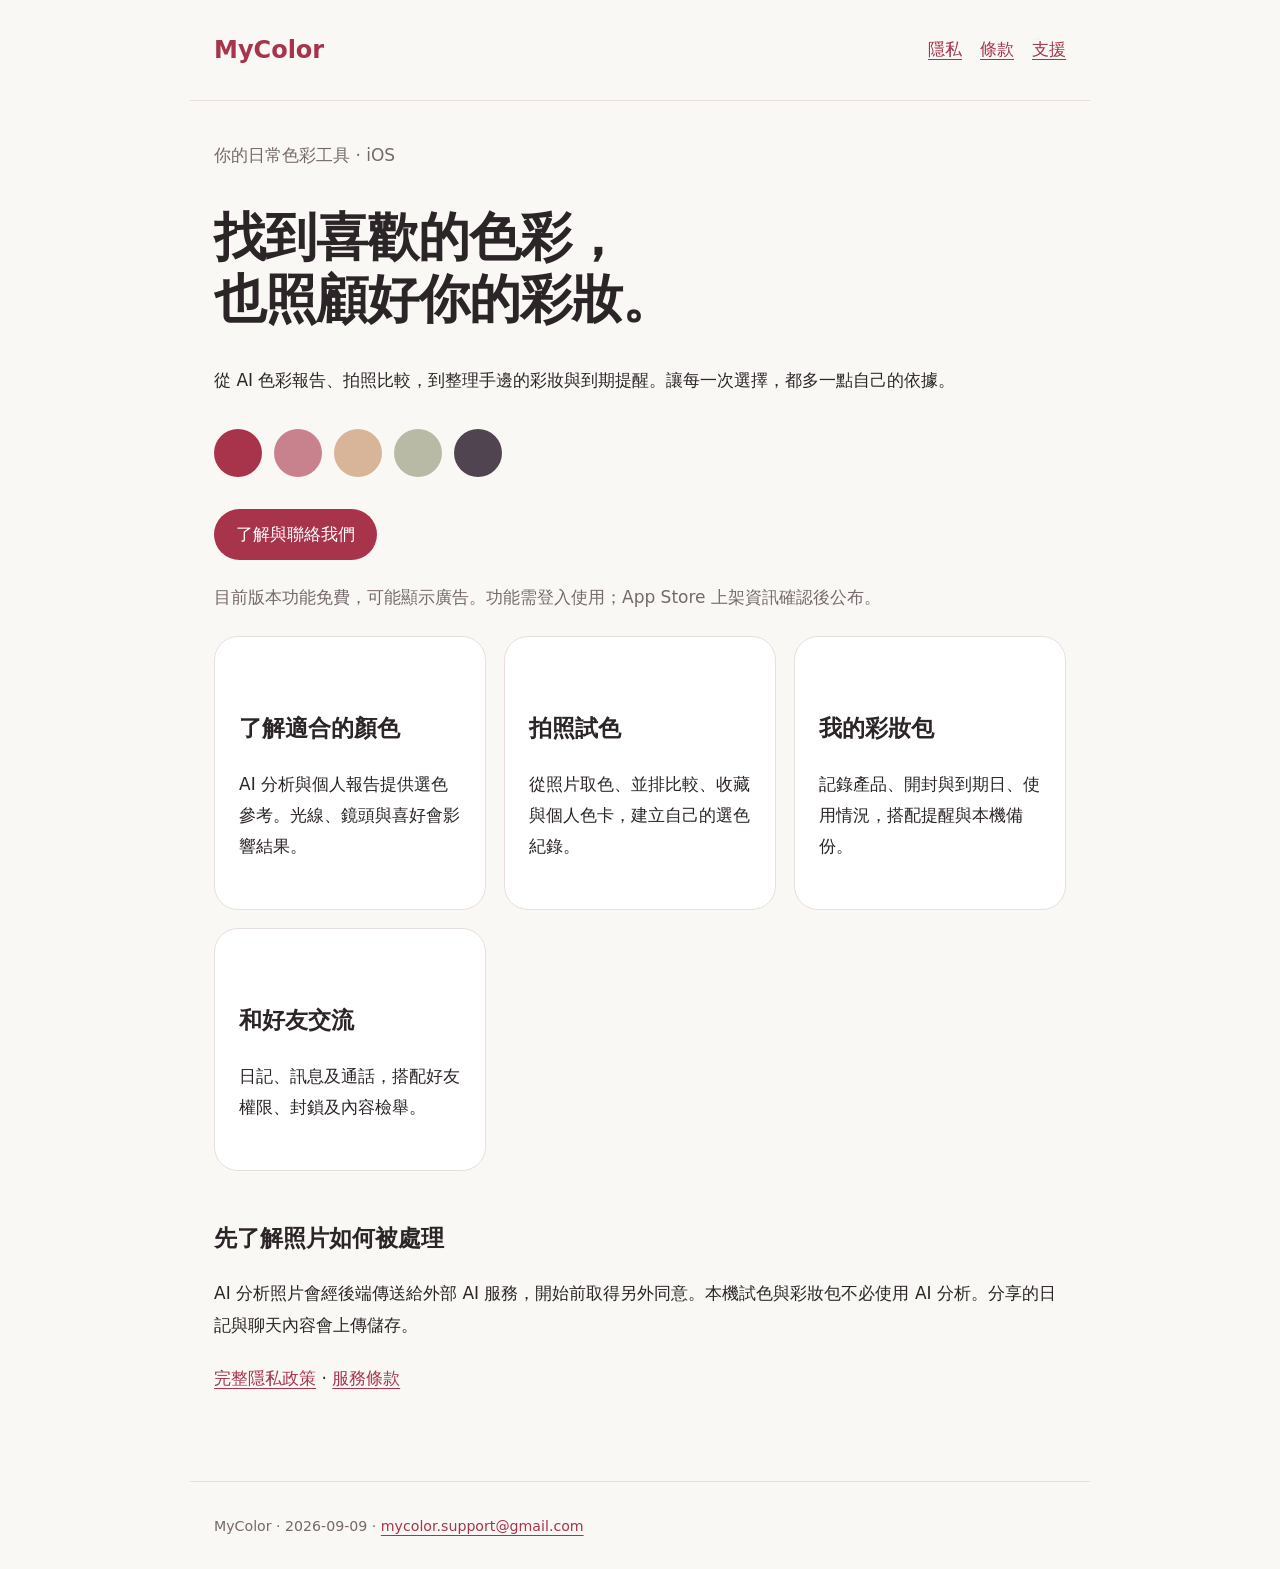
==== commit 441bcae0: "Document appeal retention and initial launch availability" ====
--- a/index.html
+++ b/index.html
@@ -1 +1 @@
-<!doctype html><html lang="zh-Hant"><head><meta charset="utf-8"><meta name="viewport" content="width=device-width,initial-scale=1"><meta name="description" content="MyColor 免費美妝色彩工具、隱私政策與支援"><title>日常色彩與彩妝管理 · MyColor</title><link rel="stylesheet" href="./legal.css"></head><body><header><a class="brand" href="./">MyColor</a><nav aria-label="主要導覽"><a href="./privacy/">隱私</a><a href="./terms/">條款</a><a href="./support/">支援</a></nav></header><main><p class="muted">你的日常色彩工具 · iOS</p><h1>找到喜歡的色彩，<br>也照顧好你的彩妝。</h1><p>從 AI 色彩報告、拍照比較，到整理手邊的彩妝與到期提醒。讓每一次選擇，都多一點自己的依據。</p><div class="swatches" aria-label="MyColor 品牌色卡"><i style="background:#a7344b"></i><i style="background:#c8828d"></i><i style="background:#d8b499"></i><i style="background:#b9baa6"></i><i style="background:#514451"></i></div><p><a class="button" href="support/">了解與聯絡我們</a></p><p class="muted">目前版本功能免費，可能顯示廣告。功能需登入使用；App Store 上架資訊確認後公布。</p><div class="grid"><section class="card"><h2>了解適合的顏色</h2><p>AI 分析與個人報告提供選色參考。光線、鏡頭與喜好會影響結果。</p></section><section class="card"><h2>拍照試色</h2><p>從照片取色、並排比較、收藏與個人色卡，建立自己的選色紀錄。</p></section><section class="card"><h2>我的彩妝包</h2><p>記錄產品、開封與到期日、使用情況，搭配提醒與本機備份。</p></section><section class="card"><h2>和好友交流</h2><p>日記、訊息及通話，搭配好友權限、封鎖及內容檢舉。</p></section></div><section><h2>先了解照片如何被處理</h2><p>AI 分析照片會經後端傳送給外部 AI 服務，開始前取得另外同意。本機試色與彩妝包不必使用 AI 分析。分享的日記與聊天內容會上傳儲存。</p><p><a href="privacy/">完整隱私政策</a> · <a href="terms/">服務條款</a></p></section></main><footer><small>MyColor · 2026-09-08 · <a href="mailto:mycolor.support@gmail.com">mycolor.support@gmail.com</a></small></footer></body></html>+<!doctype html><html lang="zh-Hant"><head><meta charset="utf-8"><meta name="viewport" content="width=device-width,initial-scale=1"><meta name="description" content="MyColor 免費美妝色彩工具、隱私政策與支援"><title>日常色彩與彩妝管理 · MyColor</title><link rel="stylesheet" href="./legal.css"></head><body><header><a class="brand" href="./">MyColor</a><nav aria-label="主要導覽"><a href="./privacy/">隱私</a><a href="./terms/">條款</a><a href="./support/">支援</a></nav></header><main><p class="muted">你的日常色彩工具 · iOS</p><h1>找到喜歡的色彩，<br>也照顧好你的彩妝。</h1><p>從 AI 色彩報告、拍照比較，到整理手邊的彩妝與到期提醒。讓每一次選擇，都多一點自己的依據。</p><div class="swatches" aria-label="MyColor 品牌色卡"><i style="background:#a7344b"></i><i style="background:#c8828d"></i><i style="background:#d8b499"></i><i style="background:#b9baa6"></i><i style="background:#514451"></i></div><p><a class="button" href="support/">了解與聯絡我們</a></p><p class="muted">目前版本功能免費，可能顯示廣告。功能需登入使用；App Store 上架資訊確認後公布。</p><div class="grid"><section class="card"><h2>了解適合的顏色</h2><p>AI 分析與個人報告提供選色參考。光線、鏡頭與喜好會影響結果。</p></section><section class="card"><h2>拍照試色</h2><p>從照片取色、並排比較、收藏與個人色卡，建立自己的選色紀錄。</p></section><section class="card"><h2>我的彩妝包</h2><p>記錄產品、開封與到期日、使用情況，搭配提醒與本機備份。</p></section><section class="card"><h2>和好友交流</h2><p>日記、訊息及通話，搭配好友權限、封鎖及內容檢舉。</p></section></div><section><h2>先了解照片如何被處理</h2><p>AI 分析照片會經後端傳送給外部 AI 服務，開始前取得另外同意。本機試色與彩妝包不必使用 AI 分析。分享的日記與聊天內容會上傳儲存。</p><p><a href="privacy/">完整隱私政策</a> · <a href="terms/">服務條款</a></p></section></main><footer><small>MyColor · 2026-09-09 · <a href="mailto:mycolor.support@gmail.com">mycolor.support@gmail.com</a></small></footer></body></html>
